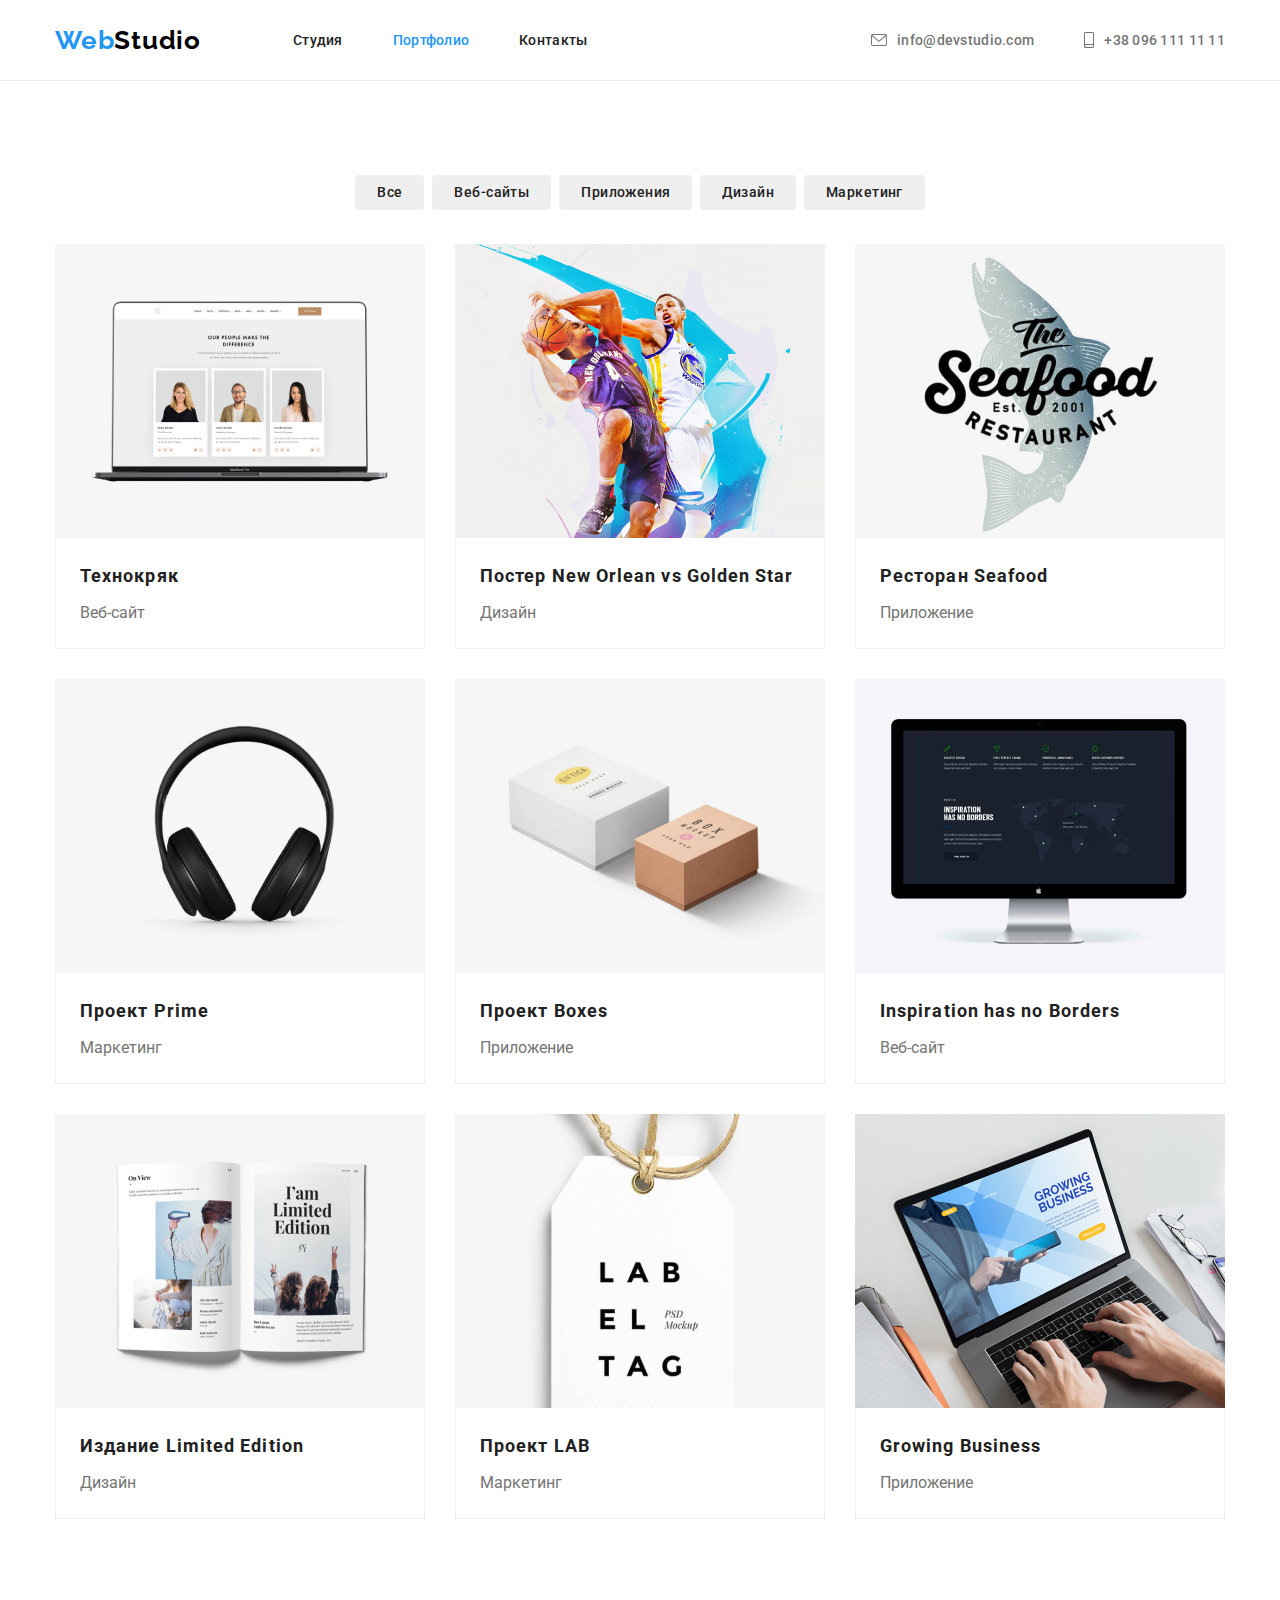
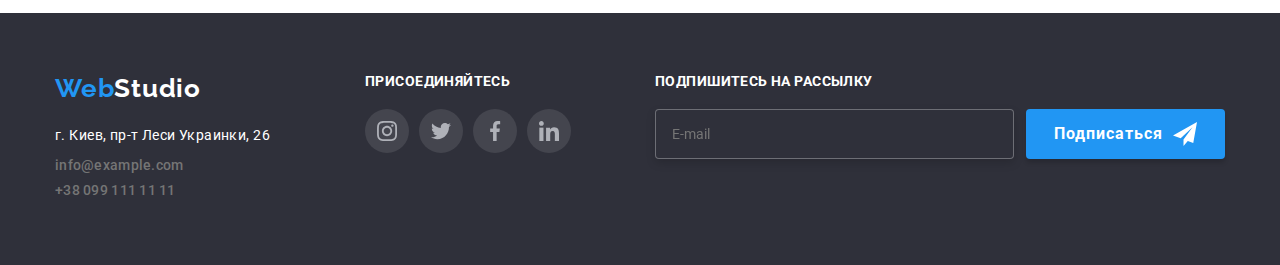
==== portfolio.html @ d20a2298 "из 7 в 8" ====
<!DOCTYPE html>
<html lang="ru">
  <head>
    <meta charset="UTF-8" />
    <meta name="viewport" content=", initial-scale=1.0" />
    <title>Document</title>
    <link rel="preconnect" href="https://fonts.gstatic.com" />
    <link rel="stylesheet" href="https://fonts.googleapis.com/css2?family=Raleway:wght@700&family=Roboto:wght@400;500;700;900&display=swap" />
    <link rel="stylesheet" href="https://cdnjs.cloudflare.com/ajax/libs/modern-normalize/1.0.0/modern-normalize.min.css" />
    <link rel="stylesheet" href="./css/main.min.css" />
  </head>

  <!--HEADER-->
  <body class="page">
    <header class="header">
      <div class="container">
        <nav class="navigation">
          <a class="logotipe-link" href="./index.html">Web<span class="logotipe-part">Studio</span></a>

          <ul class="navigation-list">
            <li class="navigation-list-item">
              <a href="./" class="navigation-link">Студия</a>
            </li>
            <li class="navigation-list-item">
              <a href="./portfolio.html" class="navigation-link current">Портфолио</a>
            </li>
            <li class="navigation-list-item">
              <a href="" class="navigation-link">Контакты</a>
            </li>
          </ul>
        </nav>

        <ul class="auth-navigation-list">
          <li class="auth-list-item">
            <a class="mailto-link" href="mailto:info@devstudio.com"
              ><svg class="mail-list-icon">
                <use href="./imajes/sprite.svg#icon-mail"></use>
              </svg>
              info@devstudio.com
            </a>
          </li>
          <li class="auth-list-item">
            <a class="tel-link" href="tel:+380961111111"
              ><svg class="phone-list-icon">
                <use href="./imajes/sprite.svg#icon-phone"></use>
              </svg>
              +38 096 111 11 11
            </a>
          </li>
        </ul>
      </div>
    </header>

    <!--PORTFOLIO-->
    <main>
      <section class="portfolio-section">
        <div class="container">
          <!--<h2>Портфолио</h2>-->
          <ul class="portfolio-list">
            <li class="nav-portfolio-item">
              <button class="portfolio-btn">Все</button>
            </li>
            <li class="nav-portfolio-item">
              <button class="portfolio-btn">Веб-сайты</button>
            </li>
            <li class="nav-portfolio-item">
              <button class="portfolio-btn">Приложения</button>
            </li>
            <li class="nav-portfolio-item">
              <button class="portfolio-btn">Дизайн</button>
            </li>
            <li class="nav-portfolio-item">
              <button class="portfolio-btn">Маркетинг</button>
            </li>
          </ul>

          <ul class="list portfolio-box">
            <li class="card portfolio-item">
              <a href="" class="section-link">
                <div class="portfolio-img-wrap">
                  <img class="portfolio-list-img" src="./imajes/portfolio/img1.jpg" width="370" height="294" alt="Ноутбук" />
                  <div class="portfolio-content">
                    <p class="overlay">
                      Технокряк это современная площадка распространения коронавируса. Компании используют эту платформу для цифрового шпионажа и атак
                      на защищённые сервера конкурентов.
                    </p>
                  </div>
                </div>
                <div class="items-descriptions">
                  <h3 class="portfolio-title">Технокряк</h3>
                  <p class="portfolio-description">Веб-сайт</p>
                </div>
              </a>
            </li>
            <li class="card portfolio-item">
              <a href="" class="section-link">
                <div class="portfolio-img-wrap">
                  <img class="portfolio-list-img" src="./imajes/portfolio/img2.jpg" width="370" height="294" alt="Баскетболисты" />
                  <div class="portfolio-content">
                    <p class="overlay">
                      Технокряк это современная площадка распространения коронавируса. Компании используют эту платформу для цифрового шпионажа и атак
                      на защищённые сервера конкурентов.
                    </p>
                  </div>
                </div>
                <div class="items-descriptions">
                  <h3 class="portfolio-title">Постер New Orlean vs Golden Star</h3>
                  <p class="portfolio-description">Дизайн</p>
                </div>
              </a>
            </li>
            <li class="card portfolio-item">
              <a href="" class="section-link">
                <div class="portfolio-img-wrap">
                  <img class="portfolio-list-img" src="./imajes/portfolio/img3.jpg" width="370" height="294" alt="Реклама ресторана" />
                  <div class="portfolio-content">
                    <p class="overlay">
                      Технокряк это современная площадка распространения коронавируса. Компании используют эту платформу для цифрового шпионажа и атак
                      на защищённые сервера конкурентов.
                    </p>
                  </div>
                </div>
                <div class="items-descriptions">
                  <h3 class="portfolio-title">Ресторан Seafood</h3>
                  <p class="portfolio-description">Приложение</p>
                </div>
              </a>
            </li>
            <li class="card portfolio-item">
              <a href="" class="section-link">
                <div class="portfolio-img-wrap">
                  <img class="portfolio-list-img" src="./imajes/portfolio/img4.jpg" width="370" height="294" alt="Наушники" />
                  <div class="portfolio-content">
                    <p class="overlay">
                      Технокряк это современная площадка распространения коронавируса. Компании используют эту платформу для цифрового шпионажа и атак
                      на защищённые сервера конкурентов.
                    </p>
                  </div>
                </div>
                <div class="items-descriptions">
                  <h3 class="portfolio-title">Проект Prime</h3>
                  <p class="portfolio-description">Маркетинг</p>
                </div>
              </a>
            </li>
            <li class="card portfolio-item">
              <a href="" class="section-link">
                <div class="portfolio-img-wrap">
                  <img class="portfolio-list-img" src="./imajes/portfolio/img5.jpg" width="370" height="294" alt="Коробки" />
                  <div class="portfolio-content">
                    <p class="overlay">
                      Технокряк это современная площадка распространения коронавируса. Компании используют эту платформу для цифрового шпионажа и атак
                      на защищённые сервера конкурентов.
                    </p>
                  </div>
                </div>
                <div class="items-descriptions">
                  <h3 class="portfolio-title">Проект Boxes</h3>
                  <p class="portfolio-description">Приложение</p>
                </div>
              </a>
            </li>
            <li class="card portfolio-item">
              <a href="" class="section-link">
                <div class="portfolio-img-wrap">
                  <img class="portfolio-list-img" src="./imajes/portfolio/img6.jpg" width="370" height="294" alt="Монитор" />
                  <div class="portfolio-content">
                    <p class="overlay">
                      Технокряк это современная площадка распространения коронавируса. Компании используют эту платформу для цифрового шпионажа и атак
                      на защищённые сервера конкурентов.
                    </p>
                  </div>
                </div>
                <div class="items-descriptions">
                  <h3 class="portfolio-title">Inspiration has no Borders</h3>
                  <p class="portfolio-description">Веб-сайт</p>
                </div>
              </a>
            </li>
            <li class="card portfolio-item">
              <a href="" class="section-link">
                <div class="portfolio-img-wrap">
                  <img class="portfolio-list-img" src="./imajes/portfolio/img7.jpg" width="370" height="294" alt="Журнал" />
                  <div class="portfolio-content">
                    <p class="overlay">
                      Технокряк это современная площадка распространения коронавируса. Компании используют эту платформу для цифрового шпионажа и атак
                      на защищённые сервера конкурентов.
                    </p>
                  </div>
                </div>
                <div class="items-descriptions">
                  <h3 class="portfolio-title">Издание Limited Edition</h3>
                  <p class="portfolio-description">Дизайн</p>
                </div>
              </a>
            </li>
            <li class="card portfolio-item">
              <a href="" class="section-link">
                <div class="portfolio-img-wrap">
                  <img class="portfolio-list-img" src="./imajes/portfolio/img8.jpg" width="370" height="294" alt="Бирка" />
                  <div class="portfolio-content">
                    <p class="overlay">
                      Технокряк это современная площадка распространения коронавируса. Компании используют эту платформу для цифрового шпионажа и атак
                      на защищённые сервера конкурентов.
                    </p>
                  </div>
                </div>
                <div class="items-descriptions">
                  <h3 class="portfolio-title">Проект LAB</h3>
                  <p class="portfolio-description">Маркетинг</p>
                </div>
              </a>
            </li>
            <li class="card portfolio-item">
              <a href="" class="section-link">
                <div class="portfolio-img-wrap">
                  <img class="portfolio-list-img" src="./imajes/portfolio/img9.jpg" width="370" height="294" alt="Приложение" />
                  <div class="portfolio-content">
                    <p class="overlay">
                      Технокряк это современная площадка распространения коронавируса. Компании используют эту платформу для цифрового шпионажа и атак
                      на защищённые сервера конкурентов.
                    </p>
                  </div>
                </div>
                <div class="items-descriptions">
                  <h3 class="portfolio-title">Growing Business</h3>
                  <p class="portfolio-description">Приложение</p>
                </div>
              </a>
            </li>
          </ul>
        </div>
      </section>
    </main>

    <!--FOOTER-->

    <footer class="footer">
      <div class="container container-footer">
        <div class="footer-list-first-side">
          <ul class="footer-list">
            <li class="footer-item">
              <a class="footer-logotipe-link" href="./index.html">Web<span class="logotipe-part">Studio</span></a>
            </li>
          </ul>
          <div class="address-footer">
            <address class="address">
              <ul class="footer-address-list">
                <li class="footer-item">
                  <a class="footer-map" href="https://g.page/stamp-capital?share" target="_blank">г. Киев, пр-т Леси Украинки, 26</a>
                </li>
                <li class="footer-item">
                  <a class="footer-mailto-link" href="mailto:info@example.com">info@example.com</a>
                </li>
                <li class="footer-item">
                  <a class="footer-tel-link" href="tel:+380991111111">+38 099 111 11 11</a>
                </li>
              </ul>
            </address>
          </div>
        </div>

        <div class="footer-list-second-side">
          <h3 class="footer-title">присоединяйтесь</h3>
          <ul class="social-list">
            <li class="social-list-item">
              <a href="" class="social-list-link social-footer-link">
                <svg class="social-list-icon footer-list-icon">
                  <use href="./imajes/sprite.svg#icon-instagram"></use>
                </svg>
              </a>
            </li>
            <li class="social-list-item">
              <a href="" class="social-list-link social-footer-link">
                <svg class="social-list-icon footer-list-icon">
                  <use href="./imajes/sprite.svg#icon-twitter"></use>
                </svg>
              </a>
            </li>
            <li class="social-list-item">
              <a href="" class="social-list-link social-footer-link">
                <svg class="social-list-icon footer-list-icon">
                  <use href="./imajes/sprite.svg#icon-facebook"></use>
                </svg>
              </a>
            </li>
            <li class="social-list-item">
              <a href="" class="social-list-link social-footer-link">
                <svg class="social-list-icon footer-list-icon">
                  <use href="./imajes/sprite.svg#icon-linkedin"></use>
                </svg>
              </a>
            </li>
          </ul>
        </div>
        <div class="footer-list-third-side">
          <b class="footer-lead">Подпишитесь на рассылку</b>
          <form action="#" class="footer-form">
            <input type="email" name="email" class="footer-form-input" placeholder="E-mail" />
            <button type="submit" class="footer-form-btn">
              Подписаться
              <svg class="footer-form-icon">
                <use href="./imajes/sprite4.svg#icon-icon-send"></use>
              </svg>
            </button>
          </form>
        </div>
      </div>
    </footer>
  </body>
</html>
---- css/main.min.css ----
:root{--accent-color: #2196f3;--main-color: #212121;--text-decoration-color: #757575;--card-portfolio-gap: 30px}body{font-family:Roboto, sans-serif;font-size:14px;background-color:#ffffff;color:var(--text-decoration-color)}h1,h2,h3,h4,h5,h6{margin:0;font-family:Roboto}p{margin:0}ul,ol{padding:0;margin:0}a{text-decoration:none}ul{list-style:none}img{display:block}.container{width:1200px;padding:0 15px;margin-left:auto;margin-right:auto;justify-content:space-between}.header .container{display:flex}.modal-btn{font-family:inherit;font-weight:bold;padding:10px 32px;min-width:200px;font-size:16px;line-height:1.875;letter-spacing:0.06em;color:#ffffff;background-color:#2196f3;box-shadow:0px 4px 4px rgba(0,0,0,0.15);cursor:pointer;border-radius:4px;transition:all 250ms cubic-bezier(0.4, 0, 0.2, 1)}.modal-btn:hover,.modal-btn:focus{background:#188ce8;outline:none}.backdrop{position:fixed;top:0;left:0;width:100%;height:100%;background-color:rgba(0,0,0,0.2);opacity:1;visibility:visible;pointer-events:auto;transition:all 500ms cubic-bezier(0.4, 0, 0.2, 1)}.modal{position:absolute;top:50%;left:50%;transform:translate(-50%, -50%) scale(1);width:528px;height:581px;background-color:#fff;padding:40px}.button-icon{width:11px;height:11px;fill:#000000;transition:fill 250ms cubic-bezier(0.4, 0, 0.2, 1)}.close-modal{position:absolute;top:8px;right:8px;width:30px;height:30px;background-color:transparent;border:1px solid rgba(0,0,0,0.1);border-radius:50%;cursor:pointer}.close-modal:hover .button-icon,.close-modal:focus .button-icon{fill:var(--accent-color);transition:fill 250ms cubic-bezier(0.4, 0, 0.2, 1)}.is-hidden{opacity:0;visibility:hidden;pointer-events:none}.modal-form{display:flex;flex-direction:column}.modal-form-input{display:block;width:100%;height:40px;font-size:14px;line-height:1.143;letter-spacing:0.01em;border:1px solid rgba(33,33,33,0.2);border-radius:4px;cursor:pointer;padding-left:42px;transition:border-color 250ms cubic-bezier(0.4, 0, 0.2, 1)}.modal-form-input:focus{outline:none;border-color:var(--accent-color)}.modal-form-field{font-size:12px;line-height:1.167;letter-spacing:0.01em;color:#757575}.modal-form-field:not(:last-child){margin-bottom:10px}.lead{font-size:20px;line-height:1.15;text-align:center;letter-spacing:0.03em;margin-bottom:12px;color:#212121}.modal-form-icon{position:absolute;left:12px;top:50%;transform:translateY(-50%);display:block;width:18px;height:18px;transition:fill 250ms cubic-bezier(0.4, 0, 0.2, 1)}.modal-form-input:focus+.modal-form-icon{fill:var(--accent-color)}.modal-form-input-wrapper{position:relative;display:block;margin-top:4px}.modal-form-message{display:block;width:100%;height:120px;font-size:14px;line-height:1.143;letter-spacing:0.01em;border:1px solid rgba(33,33,33,0.2);border-radius:4px;margin-top:4px;resize:none;padding:12px 16px;transition:border-color 250ms cubic-bezier(0.4, 0, 0.2, 1)}.modal-form-message:focus{outline:none;border-color:var(--accent-color)}.modal-form-message::placeholder{color:rgba(117,117,117,0.5)}.visually-hidden{position:absolute;clip:rect(1px 1px 1px 1px);clip:rect(1px, 1px, 1px, 1px);padding:0;border:0;height:1px;width:1px;overflow:hidden}.modal-form-policy-label{min-width:400px;height:24px;font-size:14px;line-height:1.714;letter-spacing:0.03em;color:#757575}.modal-form-policy-label::before{display:inline-block;content:"";width:16px;height:15px;margin-right:8px;vertical-align:middle;border-radius:4px;box-shadow:0px 1px 3px rgba(0,0,0,0.12),0px 1px 1px rgba(0,0,0,0.14),0px 2px 1px rgba(0,0,0,0.2);transition:background-color 250ms cubic-bezier(0.4, 0, 0.2, 1)}.modal-form-policy-check:checked+.modal-form-policy-label::before{background-image:url("../imajes/iconcheck.svg");background-repeat:no-repeat;background-position:left}.modal-form-btn{width:200px;margin-left:auto;margin-right:auto;margin-top:30px;background:#2196f3;font-weight:700;font-size:16px;line-height:1.875;letter-spacing:0.06em;color:#ffffff;box-shadow:0px 4px 4px rgba(0,0,0,0.15);border-radius:4px;padding:10px 56px;border:0;cursor:pointer;transition:background-color 250ms cubic-bezier(0.4, 0, 0.2, 1)}.modal-form-btn:hover,.modal-form-btn:focus{background-color:#188ce8}.social-list-link{display:flex;justify-content:center;align-items:center;cursor:pointer;width:44px;height:44px;background-color:rgba(255,255,255,0.1);border-radius:50%;transition:background-color 250ms cubic-bezier(0.4, 0, 0.2, 1)}.social-list-link:hover,.social-list-link:focus{background-color:#2196f3;outline:none}.social-list-link:hover .footer,.social-list-link:focus .footer{background-color:rgba(255,255,255,0.1)}.social-list{display:flex}.social-team-list{display:flex;justify-content:space-between}.social-list-icon{width:20px;height:20px;fill:#afb1b8;transition:fill 250ms cubic-bezier(0.4, 0, 0.2, 1)}.social-list-link:hover .social-list-icon,.social-list-link:focus .social-list-icon{fill:#ffffff;outline:none}.social-list-link:hover .social-list-icon .footer,.social-list-link:focus .social-list-icon .footer{fill:#ffffff}.social-list-item{margin-left:10px}.title{min-width:376px;font-style:normal;font-weight:bold;font-size:36px;margin-left:auto;margin-right:auto;margin-top:auto;margin-bottom:50px;line-height:1.166;text-align:center;letter-spacing:0.03em;color:var(--main-color)}.navigation{display:flex;align-items:center}.logotipe-link{width:145px;font-family:Raleway;font-weight:bold;margin-right:93px;font-size:26px;line-height:1.192;letter-spacing:0.03em;color:var(--accent-color);text-decoration:none}.logotipe-link>.logotipe-part{color:#000000}.header{background-color:#ffffff;border-bottom:1px solid #ececec}.navigation-list{display:flex}.navigation-list-item{margin-right:50px}.navigation-list-item:last-child{margin-right:0}.navigation-list-item:last-child:last-child{margin-right:0}.navigation-link.current{display:block;min-width:49px;padding-top:32px;padding-bottom:32px;font-weight:500;font-size:14px;line-height:1.172;letter-spacing:0.02em;color:var(--main-color)}.navigation-list .navigation-link.current{position:relative;color:var(--accent-color)}.navigation-list .navigation-link.current:hover,.navigation-list .navigation-link.current:focus{color:var(--accent-color);outline:none}.navigation-list .navigation-link.current ::after{position:absolute;display:block;top:76px;content:"";left:0;width:100%;height:4px;background-color:var(--accent-color);border-radius:2px}.navigation-link{display:block;min-width:49px;padding-top:32px;padding-bottom:32px;font-weight:500;font-size:14px;line-height:1.172;letter-spacing:0.02em;color:var(--main-color)}.navigation-link:hover,.navigation-link:focus{color:var(--accent-color);outline:none}.navigation-list .navigation-link:hover,.navigation-list .navigation-link:focus{transition:color 250ms cubic-bezier(0.4, 0, 0.2, 1)}.auth-navigation-list{display:flex}.auth-navigation-list{padding:0;margin:0;list-style:none}.auth-list-item{margin-right:50px}.auth-list-item:last-child{margin-right:0}.auth-list-item:last-child::before{content:""}.mailto-link{display:flex;align-items:center;min-width:135px;font-weight:500;padding-top:32px;padding-bottom:32px;font-size:14px;font-style:normal;line-height:1.142;letter-spacing:0.02em;color:var(--text-decoration-color)}.mailto-link:hover,.mailto-link:focus{color:var(--accent-color);outline:none}.auth-navigation-list .mailto-link:hover,.auth-navigation-list .mailto-link:focus{transition:color 250ms cubic-bezier(0.4, 0, 0.2, 1)}.tel-link{display:flex;align-items:center;padding-top:32px;padding-bottom:32px;font-weight:500;font-size:14px;font-style:normal;line-height:1.172;letter-spacing:0.02em;color:var(--text-decoration-color)}.tel-link:hover,.tel-link:focus{color:var(--accent-color);outline:none}.auth-navigation-list .tel-link:hover,.auth-navigation-list .tel-link:focus{transition:color 250ms cubic-bezier(0.4, 0, 0.2, 1)}.phone-list-icon{width:10px;height:16px;margin-right:10px;transition:fill 250ms cubic-bezier(0.4, 0, 0.2, 1);fill:#757575}.tel-link:hover .phone-list-icon,.tel-link:focus .phone-list-icon{fill:var(--accent-color);outline:none}.mail-list-icon{width:16px;height:12px;margin-right:10px;transition:fill 250ms cubic-bezier(0.4, 0, 0.2, 1);fill:#757575}.mailto-link:hover .mail-list-icon,.mailto-link:focus .mail-list-icon{fill:var(--accent-color);outline:none}.hero-content{width:696px;margin-right:auto;margin-left:auto}.hero{display:flex;content:"";max-width:1600px;height:600px;margin-right:auto;margin-left:auto;align-items:center;text-align:center;background-color:#2f303a;background-repeat:no-repeat;background-image:linear-gradient(rgba(47,48,58,0.4), rgba(47,48,58,0.4)),url("../imajes/hero/img.jpg");background-size:cover}.hero-title{width:696px;font-style:normal;font-weight:900;margin-top:auto;margin-bottom:30px;margin-left:auto;margin-right:auto;font-size:44px;line-height:1.363;letter-spacing:0.06em;text-transform:uppercase;color:#ffffff}.icon-antenna::before{background-image:url(../imajes/icons/antenna.svg)}.icon-clock::before{background-image:url(../imajes/icons/clock.svg)}.icon-diagram::before{background-image:url(../imajes/icons/diagram.svg)}.icon-astronaut::before{background-image:url(../imajes/icons/astronaut.svg)}.item::before{display:block;content:"";width:100%;height:120px;margin-bottom:30px;background-position:center;background-color:#f5f4fa;border-radius:4px;background-repeat:no-repeat}.features-list .item{margin-top:30px;margin-left:30px;flex-basis:calc(100% / 4 - 30px)}.features-list{display:flex;flex-wrap:nowrap;margin-top:0;margin-bottom:0}.features-section{padding-top:94px}.features-title{min-width:270px;font-style:normal;font-weight:bold;margin-top:0;margin-bottom:10px;font-size:14px;line-height:1.142;letter-spacing:0.03em;text-transform:uppercase;color:var(--main-color)}.description{width:270px;font-style:normal;font-weight:normal;margin-top:0;margin-bottom:0;font-size:14px;line-height:1.714;letter-spacing:0.03em;color:var(--text-decoration-color)}.features-item:not(:last-child){margin-right:30px}.about-list{display:flex;flex-wrap:wrap}.about-section{padding-top:94px;padding-bottom:94px}.about-img{position:relative;overflow:hidden;margin-top:0;margin-bottom:0}.about-item{width:370px;height:294px;flex-basis:calc(100% / 3 - 30px)}.about-item:not(:last-child){margin-right:30px}.about-content{position:absolute;width:100%;height:70px;left:0;right:0;bottom:0;padding:27px 83px;background:rgba(47,48,58,0.8) 80%}.label{position:absolute;width:100%;height:16px;left:0;top:0;right:0;bottom:0;font-style:normal;font-weight:bold;font-size:14px;line-height:1.142;text-align:center;letter-spacing:0.03em;padding:27px 82px;text-transform:uppercase;color:#ffffff}.about-img{display:block}.about-img-wrap{position:relative;overflow:hidden}.team-list{display:flex;flex-wrap:nowrap}.team-item{padding-bottom:30px;flex-basis:calc(100% / 4 - 30px);border-radius:0px 0px 4px 4px;box-shadow:0px 1px 3px rgba(0,0,0,0.12),0px 1px 1px rgba(0,0,0,0.14),0px 2px 1px rgba(0,0,0,0.2);background:#ffffff}.team-item:not(:last-child){margin-right:30px}.team-section{padding-bottom:94px;padding-top:94px;background-color:#f5f4fa}.team-title{min-width:151px;height:19px;font-style:normal;font-weight:500;font-size:16px;margin-bottom:10px;line-height:1.187;text-align:center;letter-spacing:0.03em;color:var(--main-color)}.team-description{min-width:147px;height:19px;font-style:normal;font-weight:normal;font-size:16px;margin-top:0;margin-bottom:16px;line-height:1.187;text-align:center;letter-spacing:0.03em;color:var(--text-decoration-color)}.team-list-content-wrapper{padding-top:30px;padding-left:32px;padding-right:32px}.clients-list{display:flex;flex-wrap:nowrap;margin-top:-30px;margin-left:-30px}.clients-item{flex-basis:calc(100% / 6 - 30px);margin-top:30px;margin-left:30px}.clients-section{padding-bottom:94px;padding-top:94px}.clients-link{display:flex;justify-content:center;align-items:center;cursor:pointer;width:170px;height:90px;border:1px solid #afb1b8;box-sizing:border-box;border-radius:4px;transition:border-color 250ms cubic-bezier(0.4, 0, 0.2, 1)}.clients-link:hover,.clients-link:focus{border-color:var(--accent-color);outline:none}.icon{transition:fill 250ms cubic-bezier(0.4, 0, 0.2, 1);fill:#afb1b8}.clients-link:hover .icon,.clients-link:focus .icon{fill:var(--accent-color);outline:none}.section-link{display:block}.portfolio-box .section-link:hover,.portfolio-box .section-link:focus{box-shadow:0px 1px 1px rgba(0,0,0,0.12),0px 4px 4px rgba(0,0,0,0.06),1px 4px 6px rgba(0,0,0,0.16);outline:none}.portfolio-box{display:flex;flex-wrap:wrap;margin-top:calc(-1 * var(--card-portfolio-gap));margin-left:calc(-1 * var(--card-portfolio-gap))}.portfolio-section{padding-top:94px;padding-bottom:94px;background:#ffffff}.portfolio-title{font-style:normal;font-weight:bold;font-size:18px;margin-top:0;margin-bottom:4px;line-height:2;letter-spacing:0.06em;color:var(--main-color)}.portfolio-description{margin-top:0;margin-bottom:0;font-size:16px;line-height:1.875;color:var(--text-decoration-color)}.portfolio-list{display:flex;margin-bottom:34px;justify-content:center}.nav-portfolio-item:not(:last-child){margin-right:8px}.portfolio-item{margin-top:var(--card-portfolio-gap);margin-left:var(--card-portfolio-gap);flex-basis:calc(100% / 3 - 30px);cursor:pointer}.items-descriptions{padding-top:20px;padding-right:24px;padding-bottom:20px;padding-left:24px;box-sizing:border-box;background:#ffffff;border-right:1px solid #eeeeee;border-left:1px solid #eeeeee;border-bottom:1px solid #eeeeee}.portfolio-content{position:absolute;width:370px;left:0;right:0;top:0;bottom:0;padding:63px 24px;background:rgba(33,150,243,0.9) 90%;opacity:0;transition:700ms;transform:translatey(100%)}.section-link:hover .portfolio-content,.section-link:focus .portfolio-content{opacity:1;transform:translatey(0)}.overlay{position:absolute;width:322px;height:168px;text-align:left;font-style:normal;font-weight:normal;font-size:18px;line-height:1.555;letter-spacing:0.03em;color:#ffffff}.portfolio-img-wrap{position:relative;overflow:hidden}.portfolio-btn{min-width:29px;font-weight:500;display:inline-block;border-radius:4px;padding:6px 22px;line-height:1.625;letter-spacing:0.03em;text-align:center;border:transparent;color:var(--main-color);cursor:pointer;transition:all 250ms cubic-bezier(0.4, 0, 0.2, 1)}.portfolio-btn:hover,.portfolio-btn:focus{color:#ffffff;background-color:var(--accent-color);box-shadow:0px 3px 1px rgba(0,0,0,0.1),0px 1px 2px rgba(0,0,0,0.08),0px 2px 2px rgba(0,0,0,0.12);outline:none}.footer{display:flex;height:252px;padding-top:60px;padding-bottom:60px;background-color:#2f303a}.container-footer{display:flex}.address{margin-top:20px}.footer-map{display:block;width:231px;font-style:normal;font-weight:normal;margin-bottom:9px;font-size:14px;line-height:1.714;letter-spacing:0.03em;color:#ffffff}.footer-logotipe-link{display:block;width:145px;height:31px;font-family:Raleway;font-weight:bold;font-size:26px;line-height:1.192;letter-spacing:0.03em;color:var(--accent-color);text-decoration:none}.footer-logotipe-link>.logotipe-part{color:#ffffff}.footer-mailto-link{display:block;width:231px;font-weight:500;font-size:14px;margin-bottom:9px;font-style:normal;line-height:1.142;letter-spacing:0.02em;color:var(--text-decoration-color)}.footer-mailto-link:hover,.footer-mailto-link:focus{color:var(--accent-color);outline:none}.footer-address-list .footer-mailto-link:hover,.footer-address-list .footer-mailto-link:focus{transition:color 250ms cubic-bezier(0.4, 0, 0.2, 1)}.footer-tel-link{display:block;width:231px;font-weight:500;font-weight:500;font-size:14px;font-style:normal;line-height:1.172;letter-spacing:0.02em;color:var(--text-decoration-color)}.footer-tel-link:hover,.footer-tel-link:focus{color:var(--accent-color);outline:none}.footer-address-list .footer-tel-link:hover,.footer-address-list .footer-tel-link:focus{transition:color 250ms cubic-bezier(0.4, 0, 0.2, 1)}.footer-list-first-side{flex-direction:column;width:270px}.footer-list-second-side{width:270px}.footer-title{min-width:145px;height:16px;font-style:normal;font-weight:bold;font-size:14px;line-height:1.142;letter-spacing:0.03em;margin-left:10px;margin-bottom:20px;text-transform:uppercase;color:#ffffff}.footer-list-third-side{width:570px}.footer-form{display:flex}.footer-lead{display:block;font-weight:bold;font-size:14px;line-height:1.142;letter-spacing:0.03em;margin-bottom:20px;text-transform:uppercase;color:#ffffff}.footer-form-input{width:370px;height:50px;padding-left:16px;color:rgba(255,255,255,0.6);background-color:#2f303a;border:1px solid rgba(255,255,255,0.3);box-sizing:border-box;filter:drop-shadow(0px 4px 4px rgba(0,0,0,0.15));border-radius:4px;outline:none;transition:background-color 250ms cubic-bezier(0.4, 0, 0.2, 1)}.footer-form-input:focus{border-color:#2196f3}.footer-form-btn{display:flex;align-items:center;width:200px;height:50px;margin-left:12px;padding-left:28px;padding-right:28px;padding-top:10px;padding-bottom:10px;font-weight:bold;font-size:16px;line-height:1.875;letter-spacing:0.06em;color:#ffffff;background:#2196f3;color:#ffffff;box-shadow:0px 4px 4px rgba(0,0,0,0.15);border-radius:4px;border:0;cursor:pointer;transition:background-color 250ms cubic-bezier(0.4, 0, 0.2, 1)}.footer-form-btn:focus,.footer-form-btn:hover{background-color:#188ce8}.footer-form-icon{margin-left:10px;width:24px;height:24px;fill:#ffffff}
/*# sourceMappingURL=main.min.css.map */
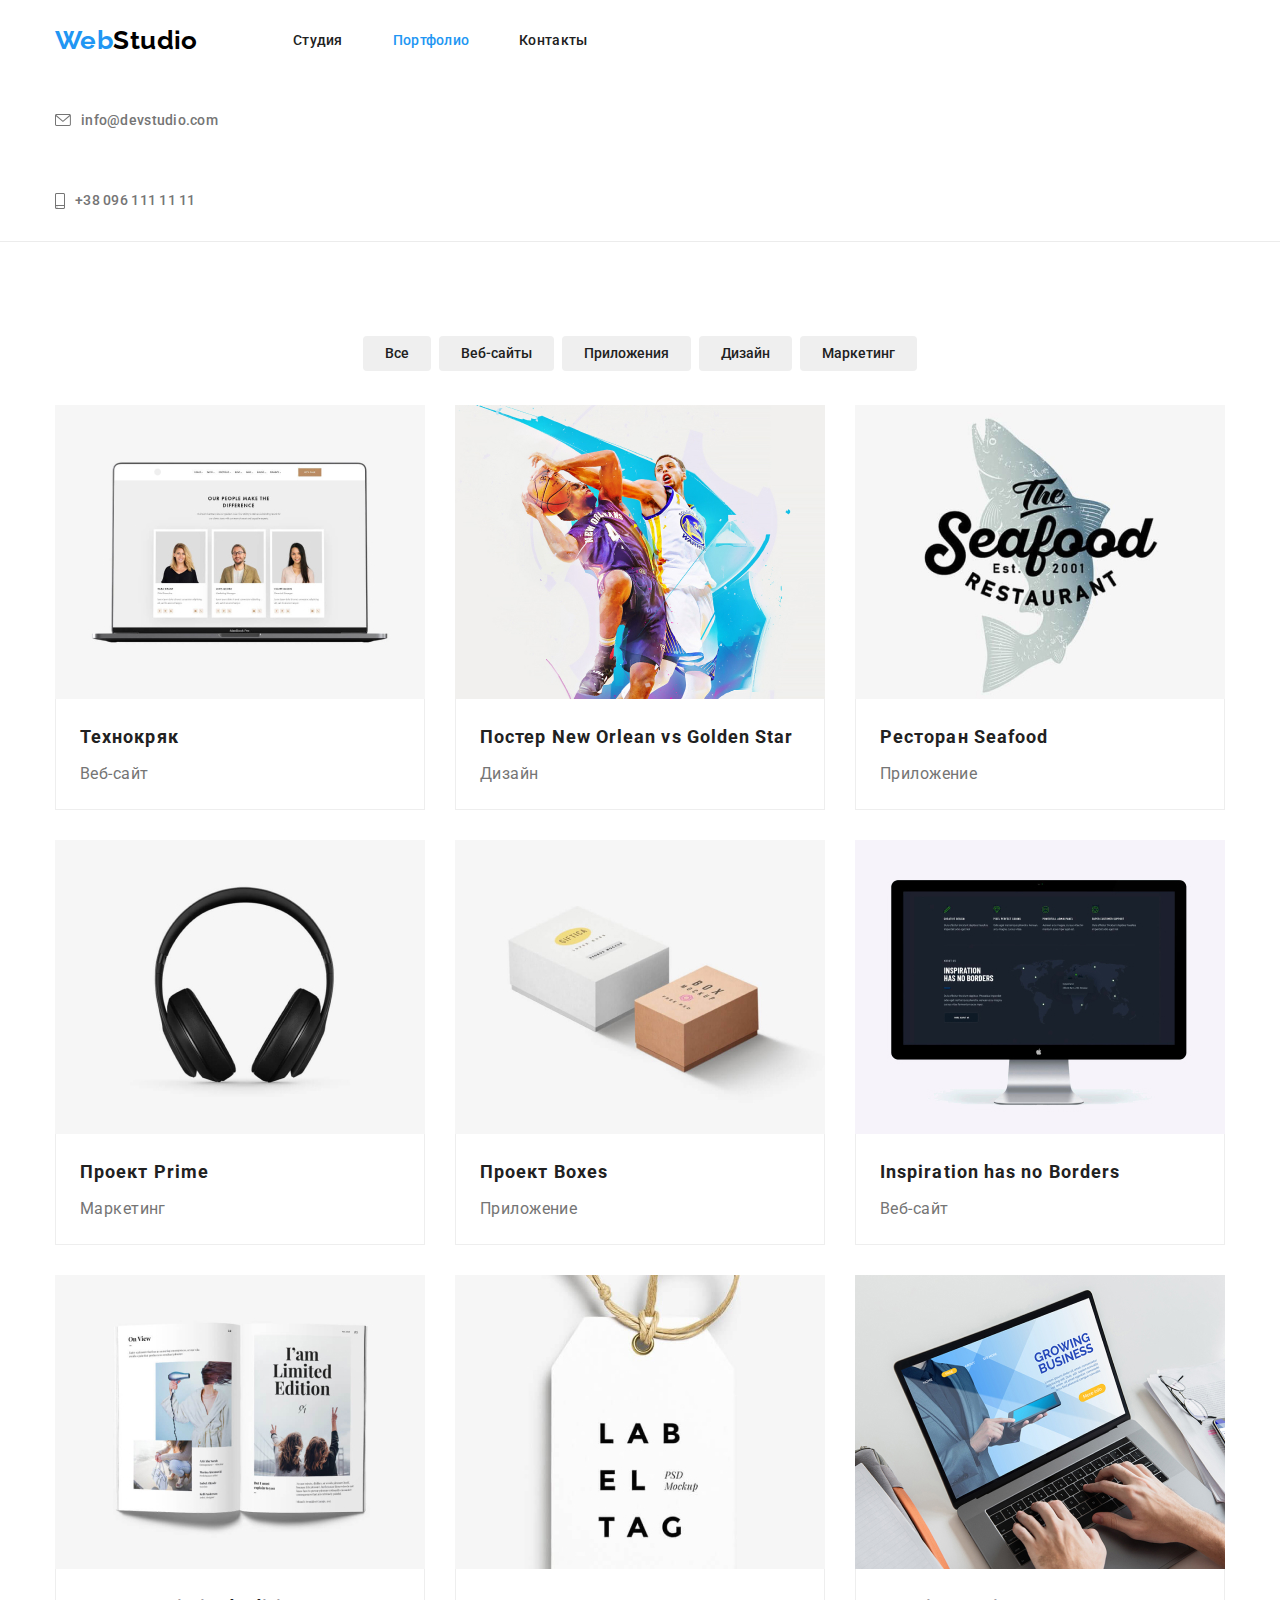
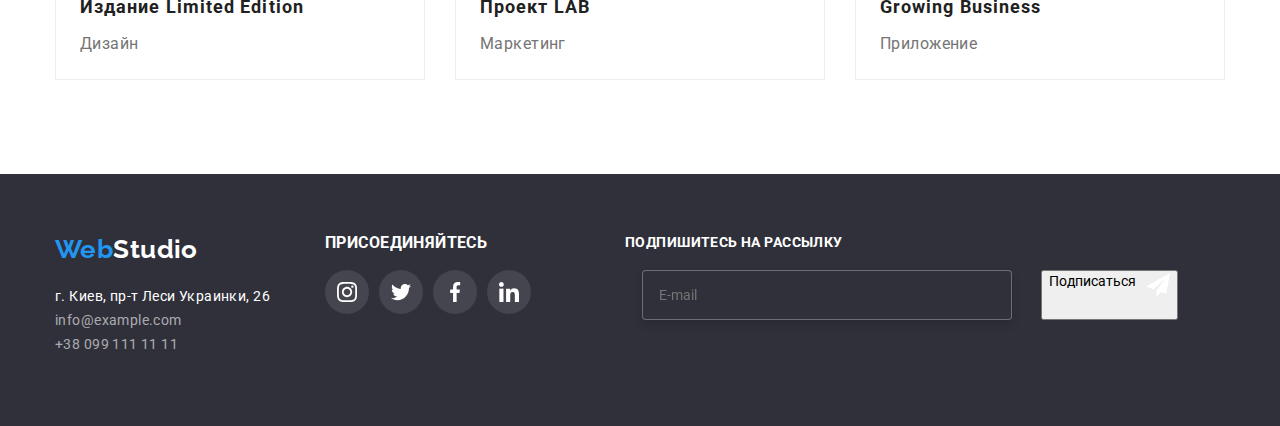
==== commit ca4b3df7: "убрала лишнее" ====
--- a/portfolio.html
+++ b/portfolio.html
@@ -55,7 +55,7 @@
     <main>
       <section class="portfolio-section">
         <div class="container">
-          <!--<h2>Портфолио</h2>-->
+          <!--<h1>Портфолио</h1>-->
           <ul class="portfolio-list">
             <li class="nav-portfolio-item">
               <button class="portfolio-btn">Все</button>
--- a/css/main.min.css
+++ b/css/main.min.css
@@ -1,2 +1,2 @@
-:root{--accent-color: #2196f3;--main-color: #212121;--text-decoration-color: #757575;--card-portfolio-gap: 30px}body{font-family:Roboto, sans-serif;font-size:14px;background-color:#ffffff;color:var(--text-decoration-color)}h1,h2,h3,h4,h5,h6{margin:0;font-family:Roboto}p{margin:0}ul,ol{padding:0;margin:0}a{text-decoration:none}ul{list-style:none}img{display:block}.container{width:1200px;padding:0 15px;margin-left:auto;margin-right:auto;justify-content:space-between}.header .container{display:flex}.modal-btn{font-family:inherit;font-weight:bold;padding:10px 32px;min-width:200px;font-size:16px;line-height:1.875;letter-spacing:0.06em;color:#ffffff;background-color:#2196f3;box-shadow:0px 4px 4px rgba(0,0,0,0.15);cursor:pointer;border-radius:4px;transition:all 250ms cubic-bezier(0.4, 0, 0.2, 1)}.modal-btn:hover,.modal-btn:focus{background:#188ce8;outline:none}.backdrop{position:fixed;top:0;left:0;width:100%;height:100%;background-color:rgba(0,0,0,0.2);opacity:1;visibility:visible;pointer-events:auto;transition:all 500ms cubic-bezier(0.4, 0, 0.2, 1)}.modal{position:absolute;top:50%;left:50%;transform:translate(-50%, -50%) scale(1);width:528px;height:581px;background-color:#fff;padding:40px}.button-icon{width:11px;height:11px;fill:#000000;transition:fill 250ms cubic-bezier(0.4, 0, 0.2, 1)}.close-modal{position:absolute;top:8px;right:8px;width:30px;height:30px;background-color:transparent;border:1px solid rgba(0,0,0,0.1);border-radius:50%;cursor:pointer}.close-modal:hover .button-icon,.close-modal:focus .button-icon{fill:var(--accent-color);transition:fill 250ms cubic-bezier(0.4, 0, 0.2, 1)}.is-hidden{opacity:0;visibility:hidden;pointer-events:none}.modal-form{display:flex;flex-direction:column}.modal-form-input{display:block;width:100%;height:40px;font-size:14px;line-height:1.143;letter-spacing:0.01em;border:1px solid rgba(33,33,33,0.2);border-radius:4px;cursor:pointer;padding-left:42px;transition:border-color 250ms cubic-bezier(0.4, 0, 0.2, 1)}.modal-form-input:focus{outline:none;border-color:var(--accent-color)}.modal-form-field{font-size:12px;line-height:1.167;letter-spacing:0.01em;color:#757575}.modal-form-field:not(:last-child){margin-bottom:10px}.lead{font-size:20px;line-height:1.15;text-align:center;letter-spacing:0.03em;margin-bottom:12px;color:#212121}.modal-form-icon{position:absolute;left:12px;top:50%;transform:translateY(-50%);display:block;width:18px;height:18px;transition:fill 250ms cubic-bezier(0.4, 0, 0.2, 1)}.modal-form-input:focus+.modal-form-icon{fill:var(--accent-color)}.modal-form-input-wrapper{position:relative;display:block;margin-top:4px}.modal-form-message{display:block;width:100%;height:120px;font-size:14px;line-height:1.143;letter-spacing:0.01em;border:1px solid rgba(33,33,33,0.2);border-radius:4px;margin-top:4px;resize:none;padding:12px 16px;transition:border-color 250ms cubic-bezier(0.4, 0, 0.2, 1)}.modal-form-message:focus{outline:none;border-color:var(--accent-color)}.modal-form-message::placeholder{color:rgba(117,117,117,0.5)}.visually-hidden{position:absolute;clip:rect(1px 1px 1px 1px);clip:rect(1px, 1px, 1px, 1px);padding:0;border:0;height:1px;width:1px;overflow:hidden}.modal-form-policy-label{min-width:400px;height:24px;font-size:14px;line-height:1.714;letter-spacing:0.03em;color:#757575}.modal-form-policy-label::before{display:inline-block;content:"";width:16px;height:15px;margin-right:8px;vertical-align:middle;border-radius:4px;box-shadow:0px 1px 3px rgba(0,0,0,0.12),0px 1px 1px rgba(0,0,0,0.14),0px 2px 1px rgba(0,0,0,0.2);transition:background-color 250ms cubic-bezier(0.4, 0, 0.2, 1)}.modal-form-policy-check:checked+.modal-form-policy-label::before{background-image:url("../imajes/iconcheck.svg");background-repeat:no-repeat;background-position:left}.modal-form-btn{width:200px;margin-left:auto;margin-right:auto;margin-top:30px;background:#2196f3;font-weight:700;font-size:16px;line-height:1.875;letter-spacing:0.06em;color:#ffffff;box-shadow:0px 4px 4px rgba(0,0,0,0.15);border-radius:4px;padding:10px 56px;border:0;cursor:pointer;transition:background-color 250ms cubic-bezier(0.4, 0, 0.2, 1)}.modal-form-btn:hover,.modal-form-btn:focus{background-color:#188ce8}.social-list-link{display:flex;justify-content:center;align-items:center;cursor:pointer;width:44px;height:44px;background-color:rgba(255,255,255,0.1);border-radius:50%;transition:background-color 250ms cubic-bezier(0.4, 0, 0.2, 1)}.social-list-link:hover,.social-list-link:focus{background-color:#2196f3;outline:none}.social-list-link:hover .footer,.social-list-link:focus .footer{background-color:rgba(255,255,255,0.1)}.social-list{display:flex}.social-team-list{display:flex;justify-content:space-between}.social-list-icon{width:20px;height:20px;fill:#afb1b8;transition:fill 250ms cubic-bezier(0.4, 0, 0.2, 1)}.social-list-link:hover .social-list-icon,.social-list-link:focus .social-list-icon{fill:#ffffff;outline:none}.social-list-link:hover .social-list-icon .footer,.social-list-link:focus .social-list-icon .footer{fill:#ffffff}.social-list-item{margin-left:10px}.title{min-width:376px;font-style:normal;font-weight:bold;font-size:36px;margin-left:auto;margin-right:auto;margin-top:auto;margin-bottom:50px;line-height:1.166;text-align:center;letter-spacing:0.03em;color:var(--main-color)}.navigation{display:flex;align-items:center}.logotipe-link{width:145px;font-family:Raleway;font-weight:bold;margin-right:93px;font-size:26px;line-height:1.192;letter-spacing:0.03em;color:var(--accent-color);text-decoration:none}.logotipe-link>.logotipe-part{color:#000000}.header{background-color:#ffffff;border-bottom:1px solid #ececec}.navigation-list{display:flex}.navigation-list-item{margin-right:50px}.navigation-list-item:last-child{margin-right:0}.navigation-list-item:last-child:last-child{margin-right:0}.navigation-link.current{display:block;min-width:49px;padding-top:32px;padding-bottom:32px;font-weight:500;font-size:14px;line-height:1.172;letter-spacing:0.02em;color:var(--main-color)}.navigation-list .navigation-link.current{position:relative;color:var(--accent-color)}.navigation-list .navigation-link.current:hover,.navigation-list .navigation-link.current:focus{color:var(--accent-color);outline:none}.navigation-list .navigation-link.current ::after{position:absolute;display:block;top:76px;content:"";left:0;width:100%;height:4px;background-color:var(--accent-color);border-radius:2px}.navigation-link{display:block;min-width:49px;padding-top:32px;padding-bottom:32px;font-weight:500;font-size:14px;line-height:1.172;letter-spacing:0.02em;color:var(--main-color)}.navigation-link:hover,.navigation-link:focus{color:var(--accent-color);outline:none}.navigation-list .navigation-link:hover,.navigation-list .navigation-link:focus{transition:color 250ms cubic-bezier(0.4, 0, 0.2, 1)}.auth-navigation-list{display:flex}.auth-navigation-list{padding:0;margin:0;list-style:none}.auth-list-item{margin-right:50px}.auth-list-item:last-child{margin-right:0}.auth-list-item:last-child::before{content:""}.mailto-link{display:flex;align-items:center;min-width:135px;font-weight:500;padding-top:32px;padding-bottom:32px;font-size:14px;font-style:normal;line-height:1.142;letter-spacing:0.02em;color:var(--text-decoration-color)}.mailto-link:hover,.mailto-link:focus{color:var(--accent-color);outline:none}.auth-navigation-list .mailto-link:hover,.auth-navigation-list .mailto-link:focus{transition:color 250ms cubic-bezier(0.4, 0, 0.2, 1)}.tel-link{display:flex;align-items:center;padding-top:32px;padding-bottom:32px;font-weight:500;font-size:14px;font-style:normal;line-height:1.172;letter-spacing:0.02em;color:var(--text-decoration-color)}.tel-link:hover,.tel-link:focus{color:var(--accent-color);outline:none}.auth-navigation-list .tel-link:hover,.auth-navigation-list .tel-link:focus{transition:color 250ms cubic-bezier(0.4, 0, 0.2, 1)}.phone-list-icon{width:10px;height:16px;margin-right:10px;transition:fill 250ms cubic-bezier(0.4, 0, 0.2, 1);fill:#757575}.tel-link:hover .phone-list-icon,.tel-link:focus .phone-list-icon{fill:var(--accent-color);outline:none}.mail-list-icon{width:16px;height:12px;margin-right:10px;transition:fill 250ms cubic-bezier(0.4, 0, 0.2, 1);fill:#757575}.mailto-link:hover .mail-list-icon,.mailto-link:focus .mail-list-icon{fill:var(--accent-color);outline:none}.hero-content{width:696px;margin-right:auto;margin-left:auto}.hero{display:flex;content:"";max-width:1600px;height:600px;margin-right:auto;margin-left:auto;align-items:center;text-align:center;background-color:#2f303a;background-repeat:no-repeat;background-image:linear-gradient(rgba(47,48,58,0.4), rgba(47,48,58,0.4)),url("../imajes/hero/img.jpg");background-size:cover}.hero-title{width:696px;font-style:normal;font-weight:900;margin-top:auto;margin-bottom:30px;margin-left:auto;margin-right:auto;font-size:44px;line-height:1.363;letter-spacing:0.06em;text-transform:uppercase;color:#ffffff}.icon-antenna::before{background-image:url(../imajes/icons/antenna.svg)}.icon-clock::before{background-image:url(../imajes/icons/clock.svg)}.icon-diagram::before{background-image:url(../imajes/icons/diagram.svg)}.icon-astronaut::before{background-image:url(../imajes/icons/astronaut.svg)}.item::before{display:block;content:"";width:100%;height:120px;margin-bottom:30px;background-position:center;background-color:#f5f4fa;border-radius:4px;background-repeat:no-repeat}.features-list .item{margin-top:30px;margin-left:30px;flex-basis:calc(100% / 4 - 30px)}.features-list{display:flex;flex-wrap:nowrap;margin-top:0;margin-bottom:0}.features-section{padding-top:94px}.features-title{min-width:270px;font-style:normal;font-weight:bold;margin-top:0;margin-bottom:10px;font-size:14px;line-height:1.142;letter-spacing:0.03em;text-transform:uppercase;color:var(--main-color)}.description{width:270px;font-style:normal;font-weight:normal;margin-top:0;margin-bottom:0;font-size:14px;line-height:1.714;letter-spacing:0.03em;color:var(--text-decoration-color)}.features-item:not(:last-child){margin-right:30px}.about-list{display:flex;flex-wrap:wrap}.about-section{padding-top:94px;padding-bottom:94px}.about-img{position:relative;overflow:hidden;margin-top:0;margin-bottom:0}.about-item{width:370px;height:294px;flex-basis:calc(100% / 3 - 30px)}.about-item:not(:last-child){margin-right:30px}.about-content{position:absolute;width:100%;height:70px;left:0;right:0;bottom:0;padding:27px 83px;background:rgba(47,48,58,0.8) 80%}.label{position:absolute;width:100%;height:16px;left:0;top:0;right:0;bottom:0;font-style:normal;font-weight:bold;font-size:14px;line-height:1.142;text-align:center;letter-spacing:0.03em;padding:27px 82px;text-transform:uppercase;color:#ffffff}.about-img{display:block}.about-img-wrap{position:relative;overflow:hidden}.team-list{display:flex;flex-wrap:nowrap}.team-item{padding-bottom:30px;flex-basis:calc(100% / 4 - 30px);border-radius:0px 0px 4px 4px;box-shadow:0px 1px 3px rgba(0,0,0,0.12),0px 1px 1px rgba(0,0,0,0.14),0px 2px 1px rgba(0,0,0,0.2);background:#ffffff}.team-item:not(:last-child){margin-right:30px}.team-section{padding-bottom:94px;padding-top:94px;background-color:#f5f4fa}.team-title{min-width:151px;height:19px;font-style:normal;font-weight:500;font-size:16px;margin-bottom:10px;line-height:1.187;text-align:center;letter-spacing:0.03em;color:var(--main-color)}.team-description{min-width:147px;height:19px;font-style:normal;font-weight:normal;font-size:16px;margin-top:0;margin-bottom:16px;line-height:1.187;text-align:center;letter-spacing:0.03em;color:var(--text-decoration-color)}.team-list-content-wrapper{padding-top:30px;padding-left:32px;padding-right:32px}.clients-list{display:flex;flex-wrap:nowrap;margin-top:-30px;margin-left:-30px}.clients-item{flex-basis:calc(100% / 6 - 30px);margin-top:30px;margin-left:30px}.clients-section{padding-bottom:94px;padding-top:94px}.clients-link{display:flex;justify-content:center;align-items:center;cursor:pointer;width:170px;height:90px;border:1px solid #afb1b8;box-sizing:border-box;border-radius:4px;transition:border-color 250ms cubic-bezier(0.4, 0, 0.2, 1)}.clients-link:hover,.clients-link:focus{border-color:var(--accent-color);outline:none}.icon{transition:fill 250ms cubic-bezier(0.4, 0, 0.2, 1);fill:#afb1b8}.clients-link:hover .icon,.clients-link:focus .icon{fill:var(--accent-color);outline:none}.section-link{display:block}.portfolio-box .section-link:hover,.portfolio-box .section-link:focus{box-shadow:0px 1px 1px rgba(0,0,0,0.12),0px 4px 4px rgba(0,0,0,0.06),1px 4px 6px rgba(0,0,0,0.16);outline:none}.portfolio-box{display:flex;flex-wrap:wrap;margin-top:calc(-1 * var(--card-portfolio-gap));margin-left:calc(-1 * var(--card-portfolio-gap))}.portfolio-section{padding-top:94px;padding-bottom:94px;background:#ffffff}.portfolio-title{font-style:normal;font-weight:bold;font-size:18px;margin-top:0;margin-bottom:4px;line-height:2;letter-spacing:0.06em;color:var(--main-color)}.portfolio-description{margin-top:0;margin-bottom:0;font-size:16px;line-height:1.875;color:var(--text-decoration-color)}.portfolio-list{display:flex;margin-bottom:34px;justify-content:center}.nav-portfolio-item:not(:last-child){margin-right:8px}.portfolio-item{margin-top:var(--card-portfolio-gap);margin-left:var(--card-portfolio-gap);flex-basis:calc(100% / 3 - 30px);cursor:pointer}.items-descriptions{padding-top:20px;padding-right:24px;padding-bottom:20px;padding-left:24px;box-sizing:border-box;background:#ffffff;border-right:1px solid #eeeeee;border-left:1px solid #eeeeee;border-bottom:1px solid #eeeeee}.portfolio-content{position:absolute;width:370px;left:0;right:0;top:0;bottom:0;padding:63px 24px;background:rgba(33,150,243,0.9) 90%;opacity:0;transition:700ms;transform:translatey(100%)}.section-link:hover .portfolio-content,.section-link:focus .portfolio-content{opacity:1;transform:translatey(0)}.overlay{position:absolute;width:322px;height:168px;text-align:left;font-style:normal;font-weight:normal;font-size:18px;line-height:1.555;letter-spacing:0.03em;color:#ffffff}.portfolio-img-wrap{position:relative;overflow:hidden}.portfolio-btn{min-width:29px;font-weight:500;display:inline-block;border-radius:4px;padding:6px 22px;line-height:1.625;letter-spacing:0.03em;text-align:center;border:transparent;color:var(--main-color);cursor:pointer;transition:all 250ms cubic-bezier(0.4, 0, 0.2, 1)}.portfolio-btn:hover,.portfolio-btn:focus{color:#ffffff;background-color:var(--accent-color);box-shadow:0px 3px 1px rgba(0,0,0,0.1),0px 1px 2px rgba(0,0,0,0.08),0px 2px 2px rgba(0,0,0,0.12);outline:none}.footer{display:flex;height:252px;padding-top:60px;padding-bottom:60px;background-color:#2f303a}.container-footer{display:flex}.address{margin-top:20px}.footer-map{display:block;width:231px;font-style:normal;font-weight:normal;margin-bottom:9px;font-size:14px;line-height:1.714;letter-spacing:0.03em;color:#ffffff}.footer-logotipe-link{display:block;width:145px;height:31px;font-family:Raleway;font-weight:bold;font-size:26px;line-height:1.192;letter-spacing:0.03em;color:var(--accent-color);text-decoration:none}.footer-logotipe-link>.logotipe-part{color:#ffffff}.footer-mailto-link{display:block;width:231px;font-weight:500;font-size:14px;margin-bottom:9px;font-style:normal;line-height:1.142;letter-spacing:0.02em;color:var(--text-decoration-color)}.footer-mailto-link:hover,.footer-mailto-link:focus{color:var(--accent-color);outline:none}.footer-address-list .footer-mailto-link:hover,.footer-address-list .footer-mailto-link:focus{transition:color 250ms cubic-bezier(0.4, 0, 0.2, 1)}.footer-tel-link{display:block;width:231px;font-weight:500;font-weight:500;font-size:14px;font-style:normal;line-height:1.172;letter-spacing:0.02em;color:var(--text-decoration-color)}.footer-tel-link:hover,.footer-tel-link:focus{color:var(--accent-color);outline:none}.footer-address-list .footer-tel-link:hover,.footer-address-list .footer-tel-link:focus{transition:color 250ms cubic-bezier(0.4, 0, 0.2, 1)}.footer-list-first-side{flex-direction:column;width:270px}.footer-list-second-side{width:270px}.footer-title{min-width:145px;height:16px;font-style:normal;font-weight:bold;font-size:14px;line-height:1.142;letter-spacing:0.03em;margin-left:10px;margin-bottom:20px;text-transform:uppercase;color:#ffffff}.footer-list-third-side{width:570px}.footer-form{display:flex}.footer-lead{display:block;font-weight:bold;font-size:14px;line-height:1.142;letter-spacing:0.03em;margin-bottom:20px;text-transform:uppercase;color:#ffffff}.footer-form-input{width:370px;height:50px;padding-left:16px;color:rgba(255,255,255,0.6);background-color:#2f303a;border:1px solid rgba(255,255,255,0.3);box-sizing:border-box;filter:drop-shadow(0px 4px 4px rgba(0,0,0,0.15));border-radius:4px;outline:none;transition:background-color 250ms cubic-bezier(0.4, 0, 0.2, 1)}.footer-form-input:focus{border-color:#2196f3}.footer-form-btn{display:flex;align-items:center;width:200px;height:50px;margin-left:12px;padding-left:28px;padding-right:28px;padding-top:10px;padding-bottom:10px;font-weight:bold;font-size:16px;line-height:1.875;letter-spacing:0.06em;color:#ffffff;background:#2196f3;color:#ffffff;box-shadow:0px 4px 4px rgba(0,0,0,0.15);border-radius:4px;border:0;cursor:pointer;transition:background-color 250ms cubic-bezier(0.4, 0, 0.2, 1)}.footer-form-btn:focus,.footer-form-btn:hover{background-color:#188ce8}.footer-form-icon{margin-left:10px;width:24px;height:24px;fill:#ffffff}
+:root{--accent-color: #2196f3;--main-color: #212121;--text-decoration-color: #757575;--card-portfolio-gap: 30px}body{font-family:Roboto, sans-serif;font-size:14px;letter-spacing:0.03em;background-color:#ffffff;color:var(--text-decoration-color)}h1,h2,h3,h4,h5,h6{margin:0;font-family:Roboto}p{margin:0}ul,ol{padding:0;margin:0}a{text-decoration:none}ul{list-style:none}img{display:block}.container{width:100%;padding:0 15px}@media screen and (min-width: 480px){.container{max-width:480px;margin-left:auto;margin-right:auto}}@media screen and (min-width: 768px){.container{max-width:768px;margin-left:auto;margin-right:auto}}@media screen and (min-width: 1200px){.container{max-width:1200px;margin-left:auto;margin-right:auto}.about-container{max-width:1200px;padding:0 15px;margin-left:auto;margin-right:auto}}@media screen and (min-width: 480px){.container-footer{width:480px;margin-left:auto;margin-right:auto}}@media screen and (min-width: 768px){.container-footer{width:768px;display:flex;flex-wrap:wrap}}@media screen and (min-width: 1200px){.container-footer{flex-wrap:nowrap;display:flex;justify-content:space-between;width:1200px}}.modal-btn{display:block;font-family:inherit;font-weight:700;padding:10px 32px;margin-left:auto;margin-right:auto;min-width:200px;font-size:16px;line-height:1.875;letter-spacing:0.06em;color:#ffffff;background-color:#2196f3;box-shadow:0px 4px 4px rgba(0,0,0,0.15);cursor:pointer;border-radius:4px;transition:all 250ms cubic-bezier(0.4, 0, 0.2, 1)}.modal-btn:hover,.modal-btn:focus{background:#188ce8;outline:none}.backdrop{position:fixed;top:0;left:0;width:100%;height:100%;background-color:rgba(0,0,0,0.2);opacity:1;visibility:visible;pointer-events:auto;transition:all 500ms cubic-bezier(0.4, 0, 0.2, 1)}.modal{position:absolute;top:50%;left:50%;transform:translate(-50%, -50%) scale(1);width:528px;height:581px;background-color:#fff;padding:40px}.button-icon{width:11px;height:11px;fill:#000000;transition:fill 250ms cubic-bezier(0.4, 0, 0.2, 1)}.close-modal{position:absolute;top:8px;right:8px;width:30px;height:30px;background-color:transparent;border:1px solid rgba(0,0,0,0.1);border-radius:50%;cursor:pointer}.close-modal:hover .button-icon,.close-modal:focus .button-icon{fill:var(--accent-color);transition:fill 250ms cubic-bezier(0.4, 0, 0.2, 1)}.is-hidden{opacity:0;visibility:hidden;pointer-events:none}.modal-form{display:flex;flex-direction:column}.modal-form-input{display:block;width:100%;height:40px;font-size:14px;line-height:1.143;letter-spacing:0.01em;border:1px solid rgba(33,33,33,0.2);border-radius:4px;cursor:pointer;padding-left:42px;transition:border-color 250ms cubic-bezier(0.4, 0, 0.2, 1)}.modal-form-input:focus{outline:none;border-color:var(--accent-color)}.modal-form-field{font-size:12px;line-height:1.167;letter-spacing:0.01em;color:#757575}.modal-form-field:not(:last-child){margin-bottom:10px}.lead{font-size:20px;line-height:1.15;text-align:center;letter-spacing:0.03em;margin-bottom:12px;color:#212121}.modal-form-icon{position:absolute;left:12px;top:50%;transform:translateY(-50%);display:block;width:18px;height:18px;transition:fill 250ms cubic-bezier(0.4, 0, 0.2, 1)}.modal-form-input:focus+.modal-form-icon{fill:var(--accent-color)}.modal-form-input-wrapper{position:relative;display:block;margin-top:4px}.modal-form-message{display:block;width:100%;height:120px;font-size:14px;line-height:1.143;letter-spacing:0.01em;border:1px solid rgba(33,33,33,0.2);border-radius:4px;margin-top:4px;resize:none;padding:12px 16px;transition:border-color 250ms cubic-bezier(0.4, 0, 0.2, 1)}.modal-form-message:focus{outline:none;border-color:var(--accent-color)}.modal-form-message::placeholder{color:rgba(117,117,117,0.5)}.visually-hidden{position:absolute;clip:rect(1px 1px 1px 1px);clip:rect(1px, 1px, 1px, 1px);padding:0;border:0;height:1px;width:1px;overflow:hidden}.modal-form-policy-label{min-width:400px;height:24px;font-size:14px;line-height:1.714;letter-spacing:0.03em;color:#757575}.modal-form-policy-label::before{display:inline-block;content:"";width:16px;height:15px;margin-right:8px;vertical-align:middle;border-radius:4px;box-shadow:0px 1px 3px rgba(0,0,0,0.12),0px 1px 1px rgba(0,0,0,0.14),0px 2px 1px rgba(0,0,0,0.2);transition:background-color 250ms cubic-bezier(0.4, 0, 0.2, 1)}.modal-form-policy-check:checked+.modal-form-policy-label::before{background-image:url("../imajes/iconcheck.svg");background-repeat:no-repeat;background-position:left}.modal-form-btn{width:200px;margin-left:auto;margin-right:auto;margin-top:30px;background:#2196f3;font-weight:700;font-size:16px;line-height:1.875;letter-spacing:0.06em;color:#ffffff;box-shadow:0px 4px 4px rgba(0,0,0,0.15);border-radius:4px;padding:10px 56px;border:0;cursor:pointer;transition:background-color 250ms cubic-bezier(0.4, 0, 0.2, 1)}.modal-form-btn:hover,.modal-form-btn:focus{background-color:#188ce8}.section{padding-top:94px;padding-bottom:94px}.features-section{padding-top:60px;padding-bottom:60px}@media screen and (min-width: 1200px){.features-section{padding-top:94px;padding-bottom:94px}}.team-section{padding-bottom:60px;padding-top:60px;background-color:#f5f4fa}@media screen and (min-width: 1200px){.team-section{padding-bottom:94px;padding-top:94px}}.about-section{display:none}@media screen and (min-width: 1200px){.about-section{display:block;padding-top:0;padding-bottom:94px}}.social-list-link{display:flex;justify-content:center;align-items:center;cursor:pointer;width:44px;height:44px;background-color:rgba(255,255,255,0.1);border-radius:50%;transition:background-color 250ms cubic-bezier(0.4, 0, 0.2, 1)}.social-list-link:hover,.social-list-link:focus{background-color:#2196f3;outline:none}.social-list-link:hover .footer,.social-list-link:focus .footer{background-color:rgba(255,255,255,0.1)}.social-list{justify-content:center;display:flex}.social-team-list{display:flex;justify-content:center}@media screen and (min-width: 1200px){.social-team-list{justify-content:space-between}.social-list{display:inline-flex}}.social-list-icon{width:20px;height:20px;fill:#afb1b8;transition:fill 250ms cubic-bezier(0.4, 0, 0.2, 1)}.social-list-link:hover .social-list-icon,.social-list-link:focus .social-list-icon{fill:#ffffff;outline:none}.social-list-link:hover .social-list-icon .footer,.social-list-link:focus .social-list-icon .footer{fill:#ffffff}.social-list-item:not(:last-child){margin-right:10px}.title{min-width:205px;height:33px;font-weight:700;font-size:28px;margin-left:auto;margin-right:auto;margin-top:auto;margin-bottom:30px;line-height:1.178;text-align:center;color:var(--main-color)}@media screen and (min-width: 1200px){.title{min-width:264px;height:42px;font-size:36px;line-height:1.166}}.clients-title{min-width:314px;height:33px;font-weight:700;font-size:28px;margin-left:auto;margin-right:auto;margin-top:auto;margin-bottom:30px;line-height:1.178;text-align:center;color:var(--main-color)}@media screen and (min-width: 1200px){.about-title{min-width:376px;height:42px;font-weight:700;font-size:36px;margin-left:auto;margin-right:auto;margin-top:auto;margin-bottom:50px;line-height:1.166;text-align:center;color:var(--main-color)}.clients-title{min-width:390px;height:42px;font-size:36px;line-height:1.166;margin-bottom:50px}}.navigation{display:flex;align-items:center}.logotipe-link{width:145px;font-family:Raleway;font-weight:bold;margin-right:93px;font-size:26px;line-height:1.192;color:var(--accent-color);text-decoration:none}.logotipe-link>.logotipe-part{color:#000000}.header{background-color:#ffffff;border-bottom:1px solid #ececec}.navigation-list{display:flex}.navigation-list-item{margin-right:50px}.navigation-list-item:last-child{margin-right:0}.navigation-list-item:last-child:last-child{margin-right:0}.navigation-link.current{display:block;min-width:49px;padding-top:32px;padding-bottom:32px;font-weight:500;line-height:1.172;letter-spacing:0.02em;color:var(--main-color)}.navigation-list .navigation-link.current{position:relative;color:var(--accent-color)}.navigation-list .navigation-link.current:hover,.navigation-list .navigation-link.current:focus{color:var(--accent-color);outline:none}.navigation-list .navigation-link.current ::after{position:absolute;display:block;top:76px;content:"";left:0;width:100%;height:4px;background-color:var(--accent-color);border-radius:2px}.navigation-link{display:block;min-width:49px;padding-top:32px;padding-bottom:32px;font-weight:500;line-height:1.172;letter-spacing:0.02em;color:var(--main-color)}.navigation-link:hover,.navigation-link:focus{color:var(--accent-color);outline:none}.navigation-list .navigation-link:hover,.navigation-list .navigation-link:focus{transition:color 250ms cubic-bezier(0.4, 0, 0.2, 1)}.contact-list{display:flex}.contact-list{padding:0;margin:0;list-style:none}.contact-list-item{margin-right:50px}.contact-list-item:last-child{margin-right:0}.contact-list-item:last-child::before{content:""}.mailto-link{display:flex;align-items:center;min-width:135px;font-style:normal;font-weight:500;padding-top:32px;padding-bottom:32px;font-size:14px;line-height:1.142;letter-spacing:0.02em;color:var(--text-decoration-color)}.mailto-link:hover,.mailto-link:focus{color:var(--accent-color);outline:none}.auth-list .mailto-link:hover,.auth-list .mailto-link:focus{transition:color 250ms cubic-bezier(0.4, 0, 0.2, 1)}.tel-link{display:flex;align-items:center;padding-top:32px;padding-bottom:32px;font-style:normal;font-weight:500;line-height:1.172;letter-spacing:0.02em;color:var(--text-decoration-color)}.tel-link:hover,.tel-link:focus{color:var(--accent-color);outline:none}.auth-list .tel-link:hover,.auth-list .tel-link:focus{transition:color 250ms cubic-bezier(0.4, 0, 0.2, 1)}.phone-list-icon{width:10px;height:16px;margin-right:10px;transition:fill 250ms cubic-bezier(0.4, 0, 0.2, 1);fill:#757575}.tel-link:hover .phone-list-icon,.tel-link:focus .phone-list-icon{fill:var(--accent-color);outline:none}.mail-list-icon{width:16px;height:12px;margin-right:10px;transition:fill 250ms cubic-bezier(0.4, 0, 0.2, 1);fill:#757575}.mailto-link:hover .mail-list-icon,.mailto-link:focus .mail-list-icon{fill:var(--accent-color);outline:none}.container-hero{padding:118px 0;background-image:linear-gradient(rgba(47,48,58,0.4), rgba(47,48,58,0.4)),url("../imajes/hero/bg-mobile.jpg");background-size:cover}@media screen and (min-device-pixel-ratio: 2), screen and (min-resolution: 192dpi), screen and (min-resolution: 2dppx){.container-hero{background-image:linear-gradient(rgba(47,48,58,0.4), rgba(47,48,58,0.4)),url("../imajes/hero/bg-mobile@2x.jpg")}}.hero-title{width:100%;font-weight:900;margin-top:auto;margin-bottom:30px;margin-left:auto;margin-right:auto;font-size:26px;line-height:1.615;letter-spacing:0.06em;text-align:center;text-transform:uppercase;color:#ffffff}@media screen and (min-width: 768px){.hero-title{max-width:360px;font-size:26px;line-height:1.615}}@media screen and (min-width: 1200px){.hero-title{max-width:696px;font-size:44px;line-height:1.363}}@media screen and (min-width: 768px){.container-hero{min-width:768px;padding:118px 60px;background-image:linear-gradient(rgba(47,48,58,0.4), rgba(47,48,58,0.4)),url("../imajes/hero/bg-tablet.jpg");background-size:cover}}@media screen and (min-device-pixel-ratio: 2) and (min-width: 768px), screen and (min-resolution: 192dpi) and (min-width: 768px), screen and (min-resolution: 2dppx) and (min-width: 768px){.container-hero{background-image:linear-gradient(rgba(47,48,58,0.4), rgba(47,48,58,0.4)),url("../imajes/hero/bg-tablet@2x.jpg")}}@media screen and (min-width: 1200px){.container-hero{min-width:1200px;padding:118px 60px;background-image:linear-gradient(rgba(47,48,58,0.4), rgba(47,48,58,0.4)),url("../imajes/hero/img.jpg");background-size:cover}}@media screen and (min-device-pixel-ratio: 2) and (min-width: 1200px), screen and (min-resolution: 192dpi) and (min-width: 1200px), screen and (min-resolution: 2dppx) and (min-width: 1200px){.container-hero{background-image:linear-gradient(rgba(47,48,58,0.4), rgba(47,48,58,0.4)),url("../imajes/hero/img@2x.jpg")}}.features-title{min-width:270px;font-weight:700;margin-top:0;margin-bottom:10px;line-height:1.142;text-align:center;text-transform:uppercase;color:var(--main-color)}@media screen and (min-width: 768px){.features-title{text-align:left}}.description{margin-top:0;margin-bottom:0;line-height:1.714;letter-spacing:0.02em;color:var(--text-decoration-color)}.item::before{display:block;content:"";width:100%;height:120px;margin-bottom:30px;background-position:center;background-color:#f5f4fa;border-radius:4px;background-repeat:no-repeat}.item{margin-bottom:30px}.item:last-child{margin-bottom:0}.icon-antenna::before{background-image:url(../imajes/icons/antenna.svg)}.icon-clock::before{background-image:url(../imajes/icons/clock.svg)}.icon-diagram::before{background-image:url(../imajes/icons/diagram.svg)}.icon-astronaut::before{background-image:url(../imajes/icons/astronaut.svg)}@media screen and (min-width: 768px){.features-list{display:flex;flex-wrap:wrap}.item{width:354px;margin-right:30px}.item:nth-child(n+3){margin-bottom:0}.item:nth-child(2n){margin-right:0}}@media screen and (min-width: 1200px){.features-list .item{flex-basis:calc(100% / 4 - 30px)}.features-list{flex-wrap:nowrap}.item:not(:last-child){margin-right:30px}.item{margin-bottom:0}}@media screen and (min-width: 1200px){.about-list{display:flex;flex-wrap:wrap}.about-img{position:relative;overflow:hidden;margin-top:0;margin-bottom:0}.about-item{width:370px;height:294px;flex-basis:calc(100% / 3 - 30px)}.about-item:not(:last-child){margin-right:30px}.about-content{position:absolute;width:100%;height:70px;left:0;right:0;bottom:0;padding:27px 83px;background:rgba(47,48,58,0.8) 80%}.label{position:absolute;width:100%;height:16px;left:0;top:0;right:0;bottom:0;font-weight:700;line-height:1.142;text-align:center;padding:27px 82px;text-transform:uppercase;color:#ffffff}.about-img{display:block}.about-img-wrap{position:relative;overflow:hidden}}.team-description{min-width:130px;height:19px;font-weight:400;font-size:16px;margin-top:10px;margin-bottom:16px;line-height:1.187;text-align:center;color:var(--text-decoration-color)}.team-item{padding-bottom:24px;width:100%;margin-bottom:30px;border-radius:0px 0px 4px 4px;box-shadow:0px 1px 3px rgba(0,0,0,0.12),0px 1px 1px rgba(0,0,0,0.14),0px 2px 1px rgba(0,0,0,0.2);background:#ffffff}.team-item:last-child{margin-bottom:0}@media screen and (min-width: 768px){.team-list{display:flex;flex-wrap:wrap}.team-description{min-width:76px}.team-item{margin-right:30px;flex-basis:calc(100% / 2 - 30px)}.team-item:nth-child(n+3){margin-bottom:0}.team-item:nth-child(2n){margin-right:0}}@media screen and (min-width: 1200px){.team-description{min-width:147px}.team-list{flex-wrap:nowrap}.team-item{margin-bottom:0;padding-bottom:30px;flex-basis:calc(100% / 4 - 30px)}.team-item:not(:last-child){margin-right:30px}}.team-title{min-width:151px;height:19px;font-weight:500;font-size:16px;margin-bottom:10px;line-height:1.187;text-align:center;color:var(--main-color)}.team-list-content-wrapper{padding-top:30px;padding-left:32px;padding-right:32px}.clients-list{display:flex;flex-wrap:wrap;margin-top:-30px;margin-left:-30px}.clients-item{flex-basis:calc(100% / 2 - 30px);margin-top:30px;margin-left:30px}.clients-link{display:flex;justify-content:center;align-items:center;cursor:pointer;width:210px;height:90px;border:1px solid #afb1b8;box-sizing:border-box;border-radius:4px;transition:border-color 250ms cubic-bezier(0.4, 0, 0.2, 1)}.clients-link:hover,.clients-link:focus{border-color:var(--accent-color);outline:none}.icon{transition:fill 250ms cubic-bezier(0.4, 0, 0.2, 1);fill:#afb1b8}.clients-link:hover .icon,.clients-link:focus .icon{fill:var(--accent-color);outline:none}@media screen and (min-width: 768px){.clients-item{flex-basis:calc(100% / 3 - 30px)}.clients-link{width:226px}}@media screen and (min-width: 1200px){.clients-list{flex-wrap:nowrap}.clients-item{flex-basis:calc(100% / 6 - 30px);margin-top:30px;margin-left:30px}.clients-link{width:170px;height:90px}}.section-link{display:block}.portfolio-box .section-link:hover,.portfolio-box .section-link:focus{box-shadow:0px 1px 1px rgba(0,0,0,0.12),0px 4px 4px rgba(0,0,0,0.06),1px 4px 6px rgba(0,0,0,0.16);outline:none}.portfolio-box{display:flex;flex-wrap:wrap;margin-top:calc(-1 * var(--card-portfolio-gap));margin-left:calc(-1 * var(--card-portfolio-gap))}.portfolio-section{padding-top:94px;padding-bottom:94px;background:#ffffff}.portfolio-title{font-weight:700;font-size:18px;margin-top:0;margin-bottom:4px;line-height:2;letter-spacing:0.06em;color:var(--main-color)}.portfolio-description{margin-top:0;margin-bottom:0;font-size:16px;line-height:1.875;color:var(--text-decoration-color)}.portfolio-list{display:flex;margin-bottom:34px;justify-content:center}.nav-portfolio-item:not(:last-child){margin-right:8px}.portfolio-item{margin-top:var(--card-portfolio-gap);margin-left:var(--card-portfolio-gap);flex-basis:calc(100% / 3 - 30px);cursor:pointer}.items-descriptions{padding-top:20px;padding-right:24px;padding-bottom:20px;padding-left:24px;box-sizing:border-box;background:#ffffff;border-right:1px solid #eeeeee;border-left:1px solid #eeeeee;border-bottom:1px solid #eeeeee}.portfolio-content{position:absolute;width:370px;left:0;right:0;top:0;bottom:0;padding:63px 24px;background:rgba(33,150,243,0.9) 90%;opacity:0;transition:700ms;transform:translatey(100%)}.section-link:hover .portfolio-content,.section-link:focus .portfolio-content{opacity:1;transform:translatey(0)}.overlay{position:absolute;width:322px;height:168px;text-align:left;font-weight:400;font-size:18px;line-height:1.555;color:#ffffff}.portfolio-img-wrap{position:relative;overflow:hidden}.portfolio-btn{min-width:29px;font-weight:500;display:inline-block;border-radius:4px;padding:6px 22px;line-height:1.625;text-align:center;border:transparent;color:var(--main-color);cursor:pointer;transition:all 250ms cubic-bezier(0.4, 0, 0.2, 1)}.portfolio-btn:hover,.portfolio-btn:focus{color:#ffffff;background-color:var(--accent-color);box-shadow:0px 3px 1px rgba(0,0,0,0.1),0px 1px 2px rgba(0,0,0,0.08),0px 2px 2px rgba(0,0,0,0.12);outline:none}.footer{padding-top:60px;padding-bottom:60px;background-color:#2f303a}@media screen and (min-width: 768px){.footer{display:flex;height:468px}}@media screen and (min-width: 1200px){.footer{display:flex;height:252px}}.address{text-align:center;margin-bottom:9px;margin-top:20px}.footer-map{width:232px;margin-top:0;font-style:normal;font-weight:400;margin-bottom:8px;line-height:1.714;color:#ffffff}.footer-list-first-side .footer-logotipe-link{text-align:center;margin-bottom:20px}.footer-logotipe-link{width:154px;height:28px;font-family:Raleway;font-weight:bold;font-size:24px;line-height:1.166;color:var(--accent-color);text-decoration:none;text-align:center}.footer-logotipe-link>.logotipe-part{color:#ffffff}.address-contact{display:flex;flex-direction:column;align-items:center}.footer-mailto-link{width:232px;font-style:normal;font-weight:400;margin-bottom:8px;margin-top:8px;line-height:1.714;color:rgba(255,255,255,0.6)}.footer-mailto-link:hover,.footer-mailto-link:focus{color:var(--accent-color);outline:none}.footer-address-list .footer-mailto-link{transition:color 250ms cubic-bezier(0.4, 0, 0.2, 1)}.footer-tel-link{display:block;width:232px;font-style:normal;font-weight:400;line-height:1.714;color:rgba(255,255,255,0.6)}.footer-tel-link:hover,.footer-tel-link:focus{color:var(--accent-color);outline:none}.footer-address-list .footer-tel-link:hover,.footer-address-list .footer-tel-link:focus{transition:color 250ms cubic-bezier(0.4, 0, 0.2, 1)}.footer-list-first-side{text-align:center;margin-bottom:60px}.footer-list-second-side{text-align:center;margin-bottom:60px}.footer-title{display:block;min-width:146px;height:16px;font-weight:700;line-height:1.142;text-align:center;margin-bottom:20px;text-transform:uppercase;color:#ffffff}.footer-lead{display:block;font-weight:bold;line-height:1.142;margin-bottom:20px;text-align:center;text-transform:uppercase;color:#ffffff}.footer-form-input{display:block;width:100%;height:50px;margin-left:auto;margin-right:auto;padding-left:16px;color:rgba(255,255,255,0.6);background-color:#2f303a;border:1px solid rgba(255,255,255,0.3);box-sizing:border-box;filter:drop-shadow(0px 4px 4px rgba(0,0,0,0.15));border-radius:4px;outline:none;transition:background-color 250ms cubic-bezier(0.4, 0, 0.2, 1)}.footer-form-input:focus{border-color:#2196f3}.button{display:flex;align-items:center;width:200px;height:50px;flex-shrink:0;padding-left:28px;padding-right:28px;padding-top:10px;padding-bottom:10px;font-weight:bold;font-size:16px;line-height:1.875;letter-spacing:0.06em;color:#ffffff;background:#2196f3;box-shadow:0px 4px 4px rgba(0,0,0,0.15);border-radius:4px;border:0;cursor:pointer;transition:background-color 250ms cubic-bezier(0.4, 0, 0.2, 1)}.button:focus,.button:hover{background-color:#188ce8}.footer-form .footer-form-btn{display:flex;margin-top:20px;margin-left:auto;margin-right:auto}.footer-form-icon{margin-left:10px;width:24px;height:24px;fill:#ffffff}.footer-list-icon{fill:#ffffff}@media screen and (min-width: 768px){.footer-map{width:232px}.address{margin-bottom:0}.footer-logotipe-link{width:154px;height:28px}.footer-list-first-side{width:355px;margin-bottom:0}.footer-list-second-side{width:355px;margin-bottom:0}.footer-list-third-side{margin-top:60px;margin-left:auto;margin-right:auto}.footer-title{margin-bottom:20px;text-align:center;text-transform:uppercase;color:#ffffff}.footer-form-input{width:482px}.footer-form .footer-form-btn{display:flex;margin-top:20px;margin-left:auto;margin-right:auto}}@media screen and (min-width: 1200px){.address{text-align:left;margin-top:20px;margin-bottom:0}.address-contact{align-items:flex-start}.footer-map{width:231px;margin-bottom:9px}.footer-logotipe-link{width:145px;height:31px;font-size:26px;line-height:1.192}.footer-mailto-link{width:231px;margin-bottom:9px}.footer-tel-link{width:231px}.footer-title{text-align:left;min-width:145px}.footer-list-first-side{text-align:left;flex-direction:column;width:270px;margin-bottom:0}.footer-list-second-side{text-align:left;width:270px;margin-bottom:0}.footer-list-third-side{margin-top:0;width:570px}.button{margin-left:12px}.footer-lead{text-align:left}.footer-form{display:flex}.footer-form-input{width:370px}.footer-form .footer-form-btn{margin-top:0;margin-left:12px}}
 /*# sourceMappingURL=main.min.css.map */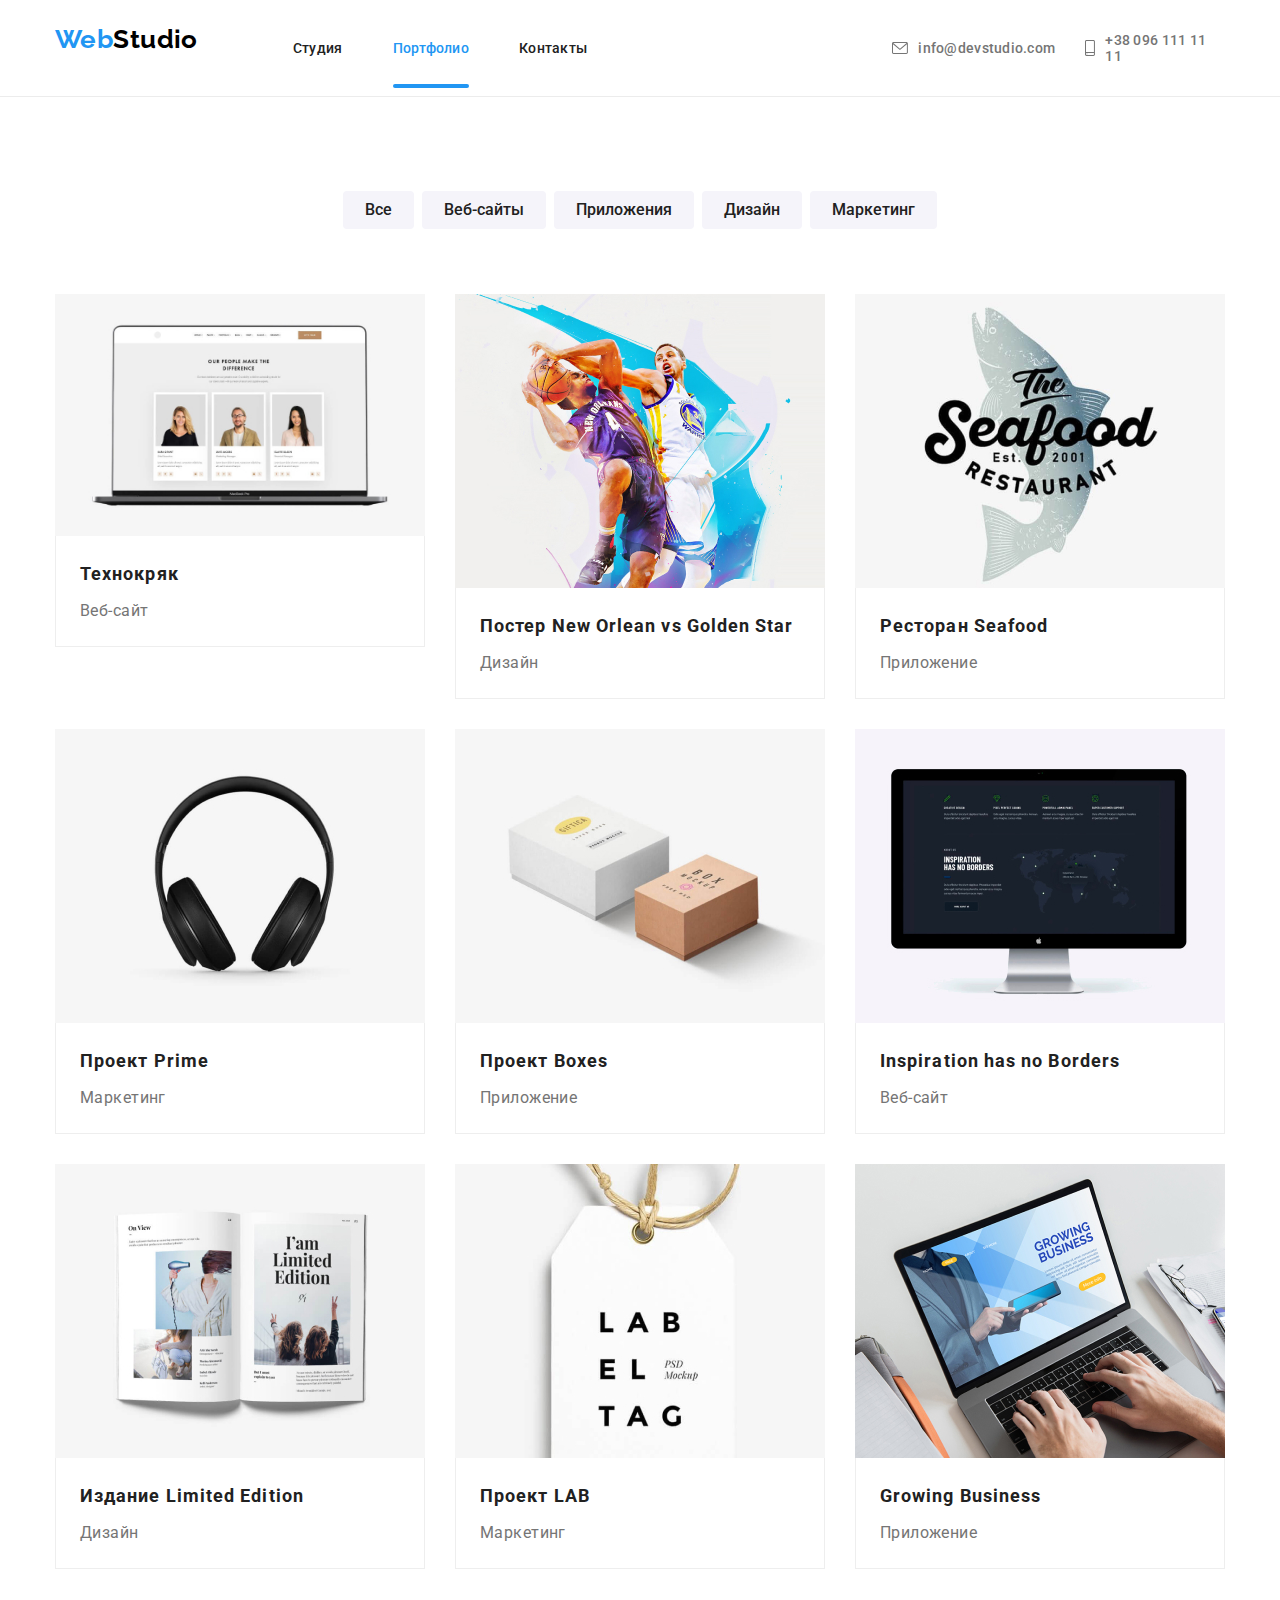
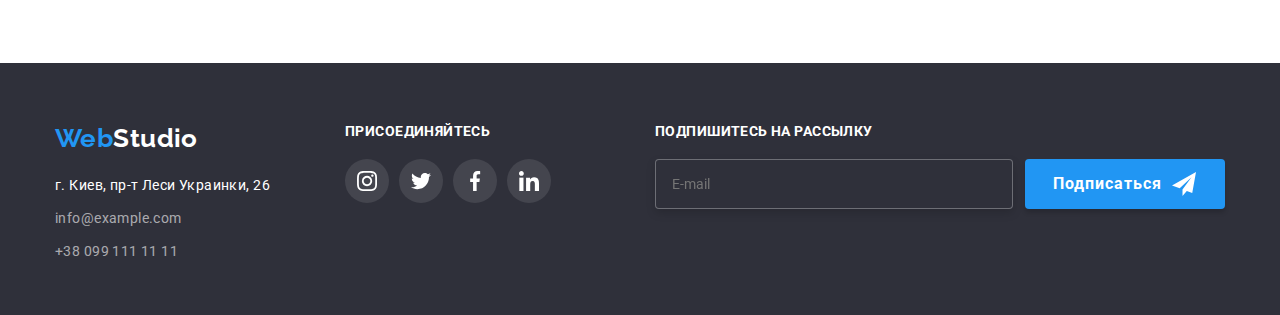
==== commit 6bddcc32: "сделала технокряк" ====
--- a/portfolio.html
+++ b/portfolio.html
@@ -10,13 +10,17 @@
     <link rel="stylesheet" href="./css/main.min.css" />
   </head>
 
-  <!--HEADER-->
+  <!-- HEADER-->
   <body class="page">
     <header class="header">
       <div class="container">
+        <a class="logotipe-link" href="./index.html">Web<span class="logotipe-part">Studio</span></a>
+        <button class="mobile-btn" mobile-menu-open type="button">
+          <svg class="menu-icon">
+            <use href="./imajes/sprite5.svg#icon-menu_24px"></use>
+          </svg>
+        </button>
         <nav class="navigation">
-          <a class="logotipe-link" href="./index.html">Web<span class="logotipe-part">Studio</span></a>
-
           <ul class="navigation-list">
             <li class="navigation-list-item">
               <a href="./" class="navigation-link">Студия</a>
@@ -28,26 +32,26 @@
               <a href="" class="navigation-link">Контакты</a>
             </li>
           </ul>
+
+          <ul class="contact-list">
+            <li class="contact-list-item">
+              <a class="mailto-link" href="mailto:info@devstudio.com"
+                ><svg class="mail-list-icon">
+                  <use href="./imajes/sprite.svg#icon-mail"></use>
+                </svg>
+                info@devstudio.com
+              </a>
+            </li>
+            <li class="contact-list-item">
+              <a class="tel-link" href="tel:+380961111111"
+                ><svg class="phone-list-icon">
+                  <use href="./imajes/sprite.svg#icon-phone"></use>
+                </svg>
+                +38 096 111 11 11
+              </a>
+            </li>
+          </ul>
         </nav>
-
-        <ul class="auth-navigation-list">
-          <li class="auth-list-item">
-            <a class="mailto-link" href="mailto:info@devstudio.com"
-              ><svg class="mail-list-icon">
-                <use href="./imajes/sprite.svg#icon-mail"></use>
-              </svg>
-              info@devstudio.com
-            </a>
-          </li>
-          <li class="auth-list-item">
-            <a class="tel-link" href="tel:+380961111111"
-              ><svg class="phone-list-icon">
-                <use href="./imajes/sprite.svg#icon-phone"></use>
-              </svg>
-              +38 096 111 11 11
-            </a>
-          </li>
-        </ul>
       </div>
     </header>
 
@@ -78,7 +82,27 @@
             <li class="card portfolio-item">
               <a href="" class="section-link">
                 <div class="portfolio-img-wrap">
-                  <img class="portfolio-list-img" src="./imajes/portfolio/img1.jpg" width="370" height="294" alt="Ноутбук" />
+                  <source
+                    srcset="./imajes/portfolio/desk/port1-desk.webp 1x, ./imajes/portfolio/desk/port1-desk@2x.webp 2x"
+                    media="(min-width: 1200px)"
+                    type="imaje/webp"
+                  />
+                  <source
+                    srcset="./imajes/portfolio/desk/port1-desk.jpg 1x, ./imajes/portfolio/desk/port1-desk@2x.jpg 2x"
+                    media="(min-width: 1200px)"
+                  />
+                  <source
+                    srcset="./imajes/portfolio/tabl/port1-tabl.webp 1x, ./imajes/portfolio/tabl/port1-tabl@2x.webp 2x"
+                    media="(min-width: 768px)"
+                    type="imaje/webp"
+                  />
+                  <source
+                    srcset="./imajes/portfolio/tabl/port1-tabl.jpg 1x, ./imajes/portfolio/tabl/port1-tabl@2x.jpg 2x"
+                    media="(min-width: 768px)"
+                  />
+                  <source srcset="./imajes/portfolio/mob/port1-mob.webp 1x, ./imajes/portfolio/mob/port1-mob@2x.webp 2x" type="imaje/webp" />
+                  <img srcset="./imajes/portfolio/mob/port1-mob.jpg 1x, ./imajes/portfolio/mob/port1-mob@2x.jpg 2x" alt="Ноутбук" />
+
                   <div class="portfolio-content">
                     <p class="overlay">
                       Технокряк это современная площадка распространения коронавируса. Компании используют эту платформу для цифрового шпионажа и атак
@@ -246,46 +270,45 @@
           <div class="address-footer">
             <address class="address">
               <ul class="footer-address-list">
-                <li class="footer-item">
+                <li class="footer-item-address">
                   <a class="footer-map" href="https://g.page/stamp-capital?share" target="_blank">г. Киев, пр-т Леси Украинки, 26</a>
                 </li>
-                <li class="footer-item">
+                <li class="footer-item-address">
                   <a class="footer-mailto-link" href="mailto:info@example.com">info@example.com</a>
                 </li>
-                <li class="footer-item">
+                <li class="footer-item-address">
                   <a class="footer-tel-link" href="tel:+380991111111">+38 099 111 11 11</a>
                 </li>
               </ul>
             </address>
           </div>
         </div>
-
         <div class="footer-list-second-side">
-          <h3 class="footer-title">присоединяйтесь</h3>
+          <b class="footer-title">присоединяйтесь</b>
           <ul class="social-list">
             <li class="social-list-item">
-              <a href="" class="social-list-link social-footer-link">
+              <a href="" aria-label="Ссылка на Instagram" class="social-list-link social-footer-link">
                 <svg class="social-list-icon footer-list-icon">
                   <use href="./imajes/sprite.svg#icon-instagram"></use>
                 </svg>
               </a>
             </li>
             <li class="social-list-item">
-              <a href="" class="social-list-link social-footer-link">
+              <a href="" aria-label="Ссылка на Twitter" class="social-list-link social-footer-link">
                 <svg class="social-list-icon footer-list-icon">
                   <use href="./imajes/sprite.svg#icon-twitter"></use>
                 </svg>
               </a>
             </li>
             <li class="social-list-item">
-              <a href="" class="social-list-link social-footer-link">
+              <a href="" aria-label="Ссылка на Facebook" class="social-list-link social-footer-link">
                 <svg class="social-list-icon footer-list-icon">
                   <use href="./imajes/sprite.svg#icon-facebook"></use>
                 </svg>
               </a>
             </li>
             <li class="social-list-item">
-              <a href="" class="social-list-link social-footer-link">
+              <a href="" aria-label="Ссылка на Linkedin" class="social-list-link social-footer-link">
                 <svg class="social-list-icon footer-list-icon">
                   <use href="./imajes/sprite.svg#icon-linkedin"></use>
                 </svg>
@@ -297,7 +320,7 @@
           <b class="footer-lead">Подпишитесь на рассылку</b>
           <form action="#" class="footer-form">
             <input type="email" name="email" class="footer-form-input" placeholder="E-mail" />
-            <button type="submit" class="footer-form-btn">
+            <button type="submit" class="button footer-form-btn">
               Подписаться
               <svg class="footer-form-icon">
                 <use href="./imajes/sprite4.svg#icon-icon-send"></use>
@@ -307,5 +330,50 @@
         </div>
       </div>
     </footer>
+    <div class="mobile-menu is-open" data-modal-menu>
+      <button type="button" mobile-menu-close class="close-menu">
+        <svg class="close-icon">
+          <use href="./imajes/sprite2.svg#icon-Vector"></use>
+        </svg>
+      </button>
+      <ul class="navigation-list">
+        <li class="navigation-list-item">
+          <a href="./" class="navigation-link current">Студия</a>
+        </li>
+        <li class="navigation-list-item">
+          <a href="./portfolio.html" class="navigation-link">Портфолио</a>
+        </li>
+        <li class="navigation-list-item">
+          <a href="" class="navigation-link">Контакты</a>
+        </li>
+      </ul>
+
+      <ul class="contact-list">
+        <li class="contact-list-item">
+          <a class="tel-link" href="tel:+380961111111"> +38 096 111 11 11 </a>
+        </li>
+        <li class="contact-list-item">
+          <a class="mailto-link" href="mailto:info@devstudio.com"> info@devstudio.com </a>
+        </li>
+      </ul>
+
+      <ul class="social-menu">
+        <li class="mobile-social-item">
+          <a href="" aria-label="Ссылка на Instagram" class="mobile-social-link"> Instagram </a>
+        </li>
+        <li class="mobile-social-item">
+          <a href="" aria-label="Ссылка на Twitter" class="mobile-social-link"> Twitter </a>
+        </li>
+        <li class="mobile-social-item">
+          <a href="" aria-label="Facebook" class="mobile-social-link"> Facebook </a>
+        </li>
+        <li class="mobile-social-item">
+          <a href="" aria-label="Ссылка на Linkedin" class="mobile-social-link"> LinkedIn </a>
+        </li>
+      </ul>
+    </div>
+
+    <script src="./js/menu.js"></script>
+    <script src="./js/modal.js"></script>
   </body>
 </html>
--- a/css/main.min.css
+++ b/css/main.min.css
@@ -1,2 +1,2 @@
-:root{--accent-color: #2196f3;--main-color: #212121;--text-decoration-color: #757575;--card-portfolio-gap: 30px}body{font-family:Roboto, sans-serif;font-size:14px;letter-spacing:0.03em;background-color:#ffffff;color:var(--text-decoration-color)}h1,h2,h3,h4,h5,h6{margin:0;font-family:Roboto}p{margin:0}ul,ol{padding:0;margin:0}a{text-decoration:none}ul{list-style:none}img{display:block}.container{width:100%;padding:0 15px}@media screen and (min-width: 480px){.container{max-width:480px;margin-left:auto;margin-right:auto}}@media screen and (min-width: 768px){.container{max-width:768px;margin-left:auto;margin-right:auto}}@media screen and (min-width: 1200px){.container{max-width:1200px;margin-left:auto;margin-right:auto}.about-container{max-width:1200px;padding:0 15px;margin-left:auto;margin-right:auto}}@media screen and (min-width: 480px){.container-footer{width:480px;margin-left:auto;margin-right:auto}}@media screen and (min-width: 768px){.container-footer{width:768px;display:flex;flex-wrap:wrap}}@media screen and (min-width: 1200px){.container-footer{flex-wrap:nowrap;display:flex;justify-content:space-between;width:1200px}}.modal-btn{display:block;font-family:inherit;font-weight:700;padding:10px 32px;margin-left:auto;margin-right:auto;min-width:200px;font-size:16px;line-height:1.875;letter-spacing:0.06em;color:#ffffff;background-color:#2196f3;box-shadow:0px 4px 4px rgba(0,0,0,0.15);cursor:pointer;border-radius:4px;transition:all 250ms cubic-bezier(0.4, 0, 0.2, 1)}.modal-btn:hover,.modal-btn:focus{background:#188ce8;outline:none}.backdrop{position:fixed;top:0;left:0;width:100%;height:100%;background-color:rgba(0,0,0,0.2);opacity:1;visibility:visible;pointer-events:auto;transition:all 500ms cubic-bezier(0.4, 0, 0.2, 1)}.modal{position:absolute;top:50%;left:50%;transform:translate(-50%, -50%) scale(1);width:528px;height:581px;background-color:#fff;padding:40px}.button-icon{width:11px;height:11px;fill:#000000;transition:fill 250ms cubic-bezier(0.4, 0, 0.2, 1)}.close-modal{position:absolute;top:8px;right:8px;width:30px;height:30px;background-color:transparent;border:1px solid rgba(0,0,0,0.1);border-radius:50%;cursor:pointer}.close-modal:hover .button-icon,.close-modal:focus .button-icon{fill:var(--accent-color);transition:fill 250ms cubic-bezier(0.4, 0, 0.2, 1)}.is-hidden{opacity:0;visibility:hidden;pointer-events:none}.modal-form{display:flex;flex-direction:column}.modal-form-input{display:block;width:100%;height:40px;font-size:14px;line-height:1.143;letter-spacing:0.01em;border:1px solid rgba(33,33,33,0.2);border-radius:4px;cursor:pointer;padding-left:42px;transition:border-color 250ms cubic-bezier(0.4, 0, 0.2, 1)}.modal-form-input:focus{outline:none;border-color:var(--accent-color)}.modal-form-field{font-size:12px;line-height:1.167;letter-spacing:0.01em;color:#757575}.modal-form-field:not(:last-child){margin-bottom:10px}.lead{font-size:20px;line-height:1.15;text-align:center;letter-spacing:0.03em;margin-bottom:12px;color:#212121}.modal-form-icon{position:absolute;left:12px;top:50%;transform:translateY(-50%);display:block;width:18px;height:18px;transition:fill 250ms cubic-bezier(0.4, 0, 0.2, 1)}.modal-form-input:focus+.modal-form-icon{fill:var(--accent-color)}.modal-form-input-wrapper{position:relative;display:block;margin-top:4px}.modal-form-message{display:block;width:100%;height:120px;font-size:14px;line-height:1.143;letter-spacing:0.01em;border:1px solid rgba(33,33,33,0.2);border-radius:4px;margin-top:4px;resize:none;padding:12px 16px;transition:border-color 250ms cubic-bezier(0.4, 0, 0.2, 1)}.modal-form-message:focus{outline:none;border-color:var(--accent-color)}.modal-form-message::placeholder{color:rgba(117,117,117,0.5)}.visually-hidden{position:absolute;clip:rect(1px 1px 1px 1px);clip:rect(1px, 1px, 1px, 1px);padding:0;border:0;height:1px;width:1px;overflow:hidden}.modal-form-policy-label{min-width:400px;height:24px;font-size:14px;line-height:1.714;letter-spacing:0.03em;color:#757575}.modal-form-policy-label::before{display:inline-block;content:"";width:16px;height:15px;margin-right:8px;vertical-align:middle;border-radius:4px;box-shadow:0px 1px 3px rgba(0,0,0,0.12),0px 1px 1px rgba(0,0,0,0.14),0px 2px 1px rgba(0,0,0,0.2);transition:background-color 250ms cubic-bezier(0.4, 0, 0.2, 1)}.modal-form-policy-check:checked+.modal-form-policy-label::before{background-image:url("../imajes/iconcheck.svg");background-repeat:no-repeat;background-position:left}.modal-form-btn{width:200px;margin-left:auto;margin-right:auto;margin-top:30px;background:#2196f3;font-weight:700;font-size:16px;line-height:1.875;letter-spacing:0.06em;color:#ffffff;box-shadow:0px 4px 4px rgba(0,0,0,0.15);border-radius:4px;padding:10px 56px;border:0;cursor:pointer;transition:background-color 250ms cubic-bezier(0.4, 0, 0.2, 1)}.modal-form-btn:hover,.modal-form-btn:focus{background-color:#188ce8}.section{padding-top:94px;padding-bottom:94px}.features-section{padding-top:60px;padding-bottom:60px}@media screen and (min-width: 1200px){.features-section{padding-top:94px;padding-bottom:94px}}.team-section{padding-bottom:60px;padding-top:60px;background-color:#f5f4fa}@media screen and (min-width: 1200px){.team-section{padding-bottom:94px;padding-top:94px}}.about-section{display:none}@media screen and (min-width: 1200px){.about-section{display:block;padding-top:0;padding-bottom:94px}}.social-list-link{display:flex;justify-content:center;align-items:center;cursor:pointer;width:44px;height:44px;background-color:rgba(255,255,255,0.1);border-radius:50%;transition:background-color 250ms cubic-bezier(0.4, 0, 0.2, 1)}.social-list-link:hover,.social-list-link:focus{background-color:#2196f3;outline:none}.social-list-link:hover .footer,.social-list-link:focus .footer{background-color:rgba(255,255,255,0.1)}.social-list{justify-content:center;display:flex}.social-team-list{display:flex;justify-content:center}@media screen and (min-width: 1200px){.social-team-list{justify-content:space-between}.social-list{display:inline-flex}}.social-list-icon{width:20px;height:20px;fill:#afb1b8;transition:fill 250ms cubic-bezier(0.4, 0, 0.2, 1)}.social-list-link:hover .social-list-icon,.social-list-link:focus .social-list-icon{fill:#ffffff;outline:none}.social-list-link:hover .social-list-icon .footer,.social-list-link:focus .social-list-icon .footer{fill:#ffffff}.social-list-item:not(:last-child){margin-right:10px}.title{min-width:205px;height:33px;font-weight:700;font-size:28px;margin-left:auto;margin-right:auto;margin-top:auto;margin-bottom:30px;line-height:1.178;text-align:center;color:var(--main-color)}@media screen and (min-width: 1200px){.title{min-width:264px;height:42px;font-size:36px;line-height:1.166}}.clients-title{min-width:314px;height:33px;font-weight:700;font-size:28px;margin-left:auto;margin-right:auto;margin-top:auto;margin-bottom:30px;line-height:1.178;text-align:center;color:var(--main-color)}@media screen and (min-width: 1200px){.about-title{min-width:376px;height:42px;font-weight:700;font-size:36px;margin-left:auto;margin-right:auto;margin-top:auto;margin-bottom:50px;line-height:1.166;text-align:center;color:var(--main-color)}.clients-title{min-width:390px;height:42px;font-size:36px;line-height:1.166;margin-bottom:50px}}.navigation{display:flex;align-items:center}.logotipe-link{width:145px;font-family:Raleway;font-weight:bold;margin-right:93px;font-size:26px;line-height:1.192;color:var(--accent-color);text-decoration:none}.logotipe-link>.logotipe-part{color:#000000}.header{background-color:#ffffff;border-bottom:1px solid #ececec}.navigation-list{display:flex}.navigation-list-item{margin-right:50px}.navigation-list-item:last-child{margin-right:0}.navigation-list-item:last-child:last-child{margin-right:0}.navigation-link.current{display:block;min-width:49px;padding-top:32px;padding-bottom:32px;font-weight:500;line-height:1.172;letter-spacing:0.02em;color:var(--main-color)}.navigation-list .navigation-link.current{position:relative;color:var(--accent-color)}.navigation-list .navigation-link.current:hover,.navigation-list .navigation-link.current:focus{color:var(--accent-color);outline:none}.navigation-list .navigation-link.current ::after{position:absolute;display:block;top:76px;content:"";left:0;width:100%;height:4px;background-color:var(--accent-color);border-radius:2px}.navigation-link{display:block;min-width:49px;padding-top:32px;padding-bottom:32px;font-weight:500;line-height:1.172;letter-spacing:0.02em;color:var(--main-color)}.navigation-link:hover,.navigation-link:focus{color:var(--accent-color);outline:none}.navigation-list .navigation-link:hover,.navigation-list .navigation-link:focus{transition:color 250ms cubic-bezier(0.4, 0, 0.2, 1)}.contact-list{display:flex}.contact-list{padding:0;margin:0;list-style:none}.contact-list-item{margin-right:50px}.contact-list-item:last-child{margin-right:0}.contact-list-item:last-child::before{content:""}.mailto-link{display:flex;align-items:center;min-width:135px;font-style:normal;font-weight:500;padding-top:32px;padding-bottom:32px;font-size:14px;line-height:1.142;letter-spacing:0.02em;color:var(--text-decoration-color)}.mailto-link:hover,.mailto-link:focus{color:var(--accent-color);outline:none}.auth-list .mailto-link:hover,.auth-list .mailto-link:focus{transition:color 250ms cubic-bezier(0.4, 0, 0.2, 1)}.tel-link{display:flex;align-items:center;padding-top:32px;padding-bottom:32px;font-style:normal;font-weight:500;line-height:1.172;letter-spacing:0.02em;color:var(--text-decoration-color)}.tel-link:hover,.tel-link:focus{color:var(--accent-color);outline:none}.auth-list .tel-link:hover,.auth-list .tel-link:focus{transition:color 250ms cubic-bezier(0.4, 0, 0.2, 1)}.phone-list-icon{width:10px;height:16px;margin-right:10px;transition:fill 250ms cubic-bezier(0.4, 0, 0.2, 1);fill:#757575}.tel-link:hover .phone-list-icon,.tel-link:focus .phone-list-icon{fill:var(--accent-color);outline:none}.mail-list-icon{width:16px;height:12px;margin-right:10px;transition:fill 250ms cubic-bezier(0.4, 0, 0.2, 1);fill:#757575}.mailto-link:hover .mail-list-icon,.mailto-link:focus .mail-list-icon{fill:var(--accent-color);outline:none}.container-hero{padding:118px 0;background-image:linear-gradient(rgba(47,48,58,0.4), rgba(47,48,58,0.4)),url("../imajes/hero/bg-mobile.jpg");background-size:cover}@media screen and (min-device-pixel-ratio: 2), screen and (min-resolution: 192dpi), screen and (min-resolution: 2dppx){.container-hero{background-image:linear-gradient(rgba(47,48,58,0.4), rgba(47,48,58,0.4)),url("../imajes/hero/bg-mobile@2x.jpg")}}.hero-title{width:100%;font-weight:900;margin-top:auto;margin-bottom:30px;margin-left:auto;margin-right:auto;font-size:26px;line-height:1.615;letter-spacing:0.06em;text-align:center;text-transform:uppercase;color:#ffffff}@media screen and (min-width: 768px){.hero-title{max-width:360px;font-size:26px;line-height:1.615}}@media screen and (min-width: 1200px){.hero-title{max-width:696px;font-size:44px;line-height:1.363}}@media screen and (min-width: 768px){.container-hero{min-width:768px;padding:118px 60px;background-image:linear-gradient(rgba(47,48,58,0.4), rgba(47,48,58,0.4)),url("../imajes/hero/bg-tablet.jpg");background-size:cover}}@media screen and (min-device-pixel-ratio: 2) and (min-width: 768px), screen and (min-resolution: 192dpi) and (min-width: 768px), screen and (min-resolution: 2dppx) and (min-width: 768px){.container-hero{background-image:linear-gradient(rgba(47,48,58,0.4), rgba(47,48,58,0.4)),url("../imajes/hero/bg-tablet@2x.jpg")}}@media screen and (min-width: 1200px){.container-hero{min-width:1200px;padding:118px 60px;background-image:linear-gradient(rgba(47,48,58,0.4), rgba(47,48,58,0.4)),url("../imajes/hero/img.jpg");background-size:cover}}@media screen and (min-device-pixel-ratio: 2) and (min-width: 1200px), screen and (min-resolution: 192dpi) and (min-width: 1200px), screen and (min-resolution: 2dppx) and (min-width: 1200px){.container-hero{background-image:linear-gradient(rgba(47,48,58,0.4), rgba(47,48,58,0.4)),url("../imajes/hero/img@2x.jpg")}}.features-title{min-width:270px;font-weight:700;margin-top:0;margin-bottom:10px;line-height:1.142;text-align:center;text-transform:uppercase;color:var(--main-color)}@media screen and (min-width: 768px){.features-title{text-align:left}}.description{margin-top:0;margin-bottom:0;line-height:1.714;letter-spacing:0.02em;color:var(--text-decoration-color)}.item::before{display:block;content:"";width:100%;height:120px;margin-bottom:30px;background-position:center;background-color:#f5f4fa;border-radius:4px;background-repeat:no-repeat}.item{margin-bottom:30px}.item:last-child{margin-bottom:0}.icon-antenna::before{background-image:url(../imajes/icons/antenna.svg)}.icon-clock::before{background-image:url(../imajes/icons/clock.svg)}.icon-diagram::before{background-image:url(../imajes/icons/diagram.svg)}.icon-astronaut::before{background-image:url(../imajes/icons/astronaut.svg)}@media screen and (min-width: 768px){.features-list{display:flex;flex-wrap:wrap}.item{width:354px;margin-right:30px}.item:nth-child(n+3){margin-bottom:0}.item:nth-child(2n){margin-right:0}}@media screen and (min-width: 1200px){.features-list .item{flex-basis:calc(100% / 4 - 30px)}.features-list{flex-wrap:nowrap}.item:not(:last-child){margin-right:30px}.item{margin-bottom:0}}@media screen and (min-width: 1200px){.about-list{display:flex;flex-wrap:wrap}.about-img{position:relative;overflow:hidden;margin-top:0;margin-bottom:0}.about-item{width:370px;height:294px;flex-basis:calc(100% / 3 - 30px)}.about-item:not(:last-child){margin-right:30px}.about-content{position:absolute;width:100%;height:70px;left:0;right:0;bottom:0;padding:27px 83px;background:rgba(47,48,58,0.8) 80%}.label{position:absolute;width:100%;height:16px;left:0;top:0;right:0;bottom:0;font-weight:700;line-height:1.142;text-align:center;padding:27px 82px;text-transform:uppercase;color:#ffffff}.about-img{display:block}.about-img-wrap{position:relative;overflow:hidden}}.team-description{min-width:130px;height:19px;font-weight:400;font-size:16px;margin-top:10px;margin-bottom:16px;line-height:1.187;text-align:center;color:var(--text-decoration-color)}.team-item{padding-bottom:24px;width:100%;margin-bottom:30px;border-radius:0px 0px 4px 4px;box-shadow:0px 1px 3px rgba(0,0,0,0.12),0px 1px 1px rgba(0,0,0,0.14),0px 2px 1px rgba(0,0,0,0.2);background:#ffffff}.team-item:last-child{margin-bottom:0}@media screen and (min-width: 768px){.team-list{display:flex;flex-wrap:wrap}.team-description{min-width:76px}.team-item{margin-right:30px;flex-basis:calc(100% / 2 - 30px)}.team-item:nth-child(n+3){margin-bottom:0}.team-item:nth-child(2n){margin-right:0}}@media screen and (min-width: 1200px){.team-description{min-width:147px}.team-list{flex-wrap:nowrap}.team-item{margin-bottom:0;padding-bottom:30px;flex-basis:calc(100% / 4 - 30px)}.team-item:not(:last-child){margin-right:30px}}.team-title{min-width:151px;height:19px;font-weight:500;font-size:16px;margin-bottom:10px;line-height:1.187;text-align:center;color:var(--main-color)}.team-list-content-wrapper{padding-top:30px;padding-left:32px;padding-right:32px}.clients-list{display:flex;flex-wrap:wrap;margin-top:-30px;margin-left:-30px}.clients-item{flex-basis:calc(100% / 2 - 30px);margin-top:30px;margin-left:30px}.clients-link{display:flex;justify-content:center;align-items:center;cursor:pointer;width:210px;height:90px;border:1px solid #afb1b8;box-sizing:border-box;border-radius:4px;transition:border-color 250ms cubic-bezier(0.4, 0, 0.2, 1)}.clients-link:hover,.clients-link:focus{border-color:var(--accent-color);outline:none}.icon{transition:fill 250ms cubic-bezier(0.4, 0, 0.2, 1);fill:#afb1b8}.clients-link:hover .icon,.clients-link:focus .icon{fill:var(--accent-color);outline:none}@media screen and (min-width: 768px){.clients-item{flex-basis:calc(100% / 3 - 30px)}.clients-link{width:226px}}@media screen and (min-width: 1200px){.clients-list{flex-wrap:nowrap}.clients-item{flex-basis:calc(100% / 6 - 30px);margin-top:30px;margin-left:30px}.clients-link{width:170px;height:90px}}.section-link{display:block}.portfolio-box .section-link:hover,.portfolio-box .section-link:focus{box-shadow:0px 1px 1px rgba(0,0,0,0.12),0px 4px 4px rgba(0,0,0,0.06),1px 4px 6px rgba(0,0,0,0.16);outline:none}.portfolio-box{display:flex;flex-wrap:wrap;margin-top:calc(-1 * var(--card-portfolio-gap));margin-left:calc(-1 * var(--card-portfolio-gap))}.portfolio-section{padding-top:94px;padding-bottom:94px;background:#ffffff}.portfolio-title{font-weight:700;font-size:18px;margin-top:0;margin-bottom:4px;line-height:2;letter-spacing:0.06em;color:var(--main-color)}.portfolio-description{margin-top:0;margin-bottom:0;font-size:16px;line-height:1.875;color:var(--text-decoration-color)}.portfolio-list{display:flex;margin-bottom:34px;justify-content:center}.nav-portfolio-item:not(:last-child){margin-right:8px}.portfolio-item{margin-top:var(--card-portfolio-gap);margin-left:var(--card-portfolio-gap);flex-basis:calc(100% / 3 - 30px);cursor:pointer}.items-descriptions{padding-top:20px;padding-right:24px;padding-bottom:20px;padding-left:24px;box-sizing:border-box;background:#ffffff;border-right:1px solid #eeeeee;border-left:1px solid #eeeeee;border-bottom:1px solid #eeeeee}.portfolio-content{position:absolute;width:370px;left:0;right:0;top:0;bottom:0;padding:63px 24px;background:rgba(33,150,243,0.9) 90%;opacity:0;transition:700ms;transform:translatey(100%)}.section-link:hover .portfolio-content,.section-link:focus .portfolio-content{opacity:1;transform:translatey(0)}.overlay{position:absolute;width:322px;height:168px;text-align:left;font-weight:400;font-size:18px;line-height:1.555;color:#ffffff}.portfolio-img-wrap{position:relative;overflow:hidden}.portfolio-btn{min-width:29px;font-weight:500;display:inline-block;border-radius:4px;padding:6px 22px;line-height:1.625;text-align:center;border:transparent;color:var(--main-color);cursor:pointer;transition:all 250ms cubic-bezier(0.4, 0, 0.2, 1)}.portfolio-btn:hover,.portfolio-btn:focus{color:#ffffff;background-color:var(--accent-color);box-shadow:0px 3px 1px rgba(0,0,0,0.1),0px 1px 2px rgba(0,0,0,0.08),0px 2px 2px rgba(0,0,0,0.12);outline:none}.footer{padding-top:60px;padding-bottom:60px;background-color:#2f303a}@media screen and (min-width: 768px){.footer{display:flex;height:468px}}@media screen and (min-width: 1200px){.footer{display:flex;height:252px}}.address{text-align:center;margin-bottom:9px;margin-top:20px}.footer-map{width:232px;margin-top:0;font-style:normal;font-weight:400;margin-bottom:8px;line-height:1.714;color:#ffffff}.footer-list-first-side .footer-logotipe-link{text-align:center;margin-bottom:20px}.footer-logotipe-link{width:154px;height:28px;font-family:Raleway;font-weight:bold;font-size:24px;line-height:1.166;color:var(--accent-color);text-decoration:none;text-align:center}.footer-logotipe-link>.logotipe-part{color:#ffffff}.address-contact{display:flex;flex-direction:column;align-items:center}.footer-mailto-link{width:232px;font-style:normal;font-weight:400;margin-bottom:8px;margin-top:8px;line-height:1.714;color:rgba(255,255,255,0.6)}.footer-mailto-link:hover,.footer-mailto-link:focus{color:var(--accent-color);outline:none}.footer-address-list .footer-mailto-link{transition:color 250ms cubic-bezier(0.4, 0, 0.2, 1)}.footer-tel-link{display:block;width:232px;font-style:normal;font-weight:400;line-height:1.714;color:rgba(255,255,255,0.6)}.footer-tel-link:hover,.footer-tel-link:focus{color:var(--accent-color);outline:none}.footer-address-list .footer-tel-link:hover,.footer-address-list .footer-tel-link:focus{transition:color 250ms cubic-bezier(0.4, 0, 0.2, 1)}.footer-list-first-side{text-align:center;margin-bottom:60px}.footer-list-second-side{text-align:center;margin-bottom:60px}.footer-title{display:block;min-width:146px;height:16px;font-weight:700;line-height:1.142;text-align:center;margin-bottom:20px;text-transform:uppercase;color:#ffffff}.footer-lead{display:block;font-weight:bold;line-height:1.142;margin-bottom:20px;text-align:center;text-transform:uppercase;color:#ffffff}.footer-form-input{display:block;width:100%;height:50px;margin-left:auto;margin-right:auto;padding-left:16px;color:rgba(255,255,255,0.6);background-color:#2f303a;border:1px solid rgba(255,255,255,0.3);box-sizing:border-box;filter:drop-shadow(0px 4px 4px rgba(0,0,0,0.15));border-radius:4px;outline:none;transition:background-color 250ms cubic-bezier(0.4, 0, 0.2, 1)}.footer-form-input:focus{border-color:#2196f3}.button{display:flex;align-items:center;width:200px;height:50px;flex-shrink:0;padding-left:28px;padding-right:28px;padding-top:10px;padding-bottom:10px;font-weight:bold;font-size:16px;line-height:1.875;letter-spacing:0.06em;color:#ffffff;background:#2196f3;box-shadow:0px 4px 4px rgba(0,0,0,0.15);border-radius:4px;border:0;cursor:pointer;transition:background-color 250ms cubic-bezier(0.4, 0, 0.2, 1)}.button:focus,.button:hover{background-color:#188ce8}.footer-form .footer-form-btn{display:flex;margin-top:20px;margin-left:auto;margin-right:auto}.footer-form-icon{margin-left:10px;width:24px;height:24px;fill:#ffffff}.footer-list-icon{fill:#ffffff}@media screen and (min-width: 768px){.footer-map{width:232px}.address{margin-bottom:0}.footer-logotipe-link{width:154px;height:28px}.footer-list-first-side{width:355px;margin-bottom:0}.footer-list-second-side{width:355px;margin-bottom:0}.footer-list-third-side{margin-top:60px;margin-left:auto;margin-right:auto}.footer-title{margin-bottom:20px;text-align:center;text-transform:uppercase;color:#ffffff}.footer-form-input{width:482px}.footer-form .footer-form-btn{display:flex;margin-top:20px;margin-left:auto;margin-right:auto}}@media screen and (min-width: 1200px){.address{text-align:left;margin-top:20px;margin-bottom:0}.address-contact{align-items:flex-start}.footer-map{width:231px;margin-bottom:9px}.footer-logotipe-link{width:145px;height:31px;font-size:26px;line-height:1.192}.footer-mailto-link{width:231px;margin-bottom:9px}.footer-tel-link{width:231px}.footer-title{text-align:left;min-width:145px}.footer-list-first-side{text-align:left;flex-direction:column;width:270px;margin-bottom:0}.footer-list-second-side{text-align:left;width:270px;margin-bottom:0}.footer-list-third-side{margin-top:0;width:570px}.button{margin-left:12px}.footer-lead{text-align:left}.footer-form{display:flex}.footer-form-input{width:370px}.footer-form .footer-form-btn{margin-top:0;margin-left:12px}}
+:root{--accent-color: #2196f3;--main-color: #212121;--text-decoration-color: #757575;--card-portfolio-gap: 30px;--background-color: #fff}body{font-family:Roboto, sans-serif;font-size:14px;letter-spacing:0.03em}h1,h2,h3,h4,h5,h6{margin:0;font-family:Roboto}p{margin:0}ul,ol{padding:0;margin:0}a{text-decoration:none}ul{list-style:none}img{display:block;width:100%;height:auto}.container{width:100%;padding:0 15px;margin-left:auto;margin-right:auto}.header .container{display:flex}@media screen and (min-width: 480px){.container{max-width:480px}}@media screen and (min-width: 768px){.container{max-width:768px}.container-footer{display:flex;flex-wrap:wrap}}@media screen and (min-width: 1200px){.container{max-width:1200px}.container-footer{display:flex;justify-content:space-between;flex-wrap:nowrap}}.mobile-menu.is-open{opacity:1;visibility:visible;pointer-events:auto}.mobile-btn{display:block;margin-left:auto;fill:var(--main-color);border:none;background-color:transparent;transition:fill 250ms cubic-bezier(0.4, 0, 0.2, 1);cursor:pointer}.mobile-btn:hover,.mobile-btn:focus{transition:fill 250ms cubic-bezier(0.4, 0, 0.2, 1);fill:var(--accent-color)}.modal-btn{display:block;font-family:inherit;min-width:200px;font-size:16px;font-weight:700;line-height:1.875;padding:10px 32px;margin-left:auto;margin-right:auto;letter-spacing:0.06em;color:var(--background-color);background-color:var(--accent-color);box-shadow:0px 4px 4px rgba(0,0,0,0.15);border-radius:4px;transition:all 250ms cubic-bezier(0.4, 0, 0.2, 1);cursor:pointer}.modal-btn:hover,.modal-btn:focus{color:var(--background-color);filter:drop-shadow(0px 4px 4px rgba(0,0,0,0.25))}.open-menu{display:inline-flex;margin-left:auto;margin-right:auto;padding:0;border:none;z-index:999;top:10px;right:15px}.open-menu:hover,.open-menu:focus{fill:var(--accent-color)}.close-menu{position:absolute;top:10px;right:15px;width:40px;height:40px;background-color:transparent;border:none;transition:fill 250ms cubic-bezier(0.4, 0, 0.2, 1);cursor:pointer}@media screen and (min-width: 768px){.mobile-btn{display:none}.close-menu{display:none}}.mobile-menu{position:fixed;z-index:100;display:flex;flex-direction:column;top:0;left:0;width:100%;height:100vh;max-height:796px;overflow:scroll;padding:45px 40px;background-color:var(--background-color);opacity:0;visibility:hidden;pointer-events:none}@media screen and (min-width: 768px){.mobile-menu{display:none}}.backdrop{position:fixed;top:0;left:0;width:100%;height:100%;background-color:rgba(0,0,0,0.2);opacity:1;visibility:visible;pointer-events:auto;transition:all 500ms cubic-bezier(0.4, 0, 0.2, 1)}.modal{position:absolute;top:50%;left:50%;transform:translate(-50%, -50%) scale(1);width:450px;height:609px;background-color:#fff;padding:40px}.button-icon{width:11px;height:11px;fill:#000000;transition:fill 250ms cubic-bezier(0.4, 0, 0.2, 1)}.close-modal{position:absolute;top:8px;right:8px;width:var(--card-portfolio-gap);height:var(--card-portfolio-gap);background-color:transparent;border:1px solid rgba(0,0,0,0.1);border-radius:50%;cursor:pointer}.close-modal:hover .button-icon,.close-modal:focus .button-icon{fill:var(--accent-color);transition:fill 250ms cubic-bezier(0.4, 0, 0.2, 1)}.is-hidden{opacity:0;visibility:hidden;pointer-events:none}.modal-form{display:flex;flex-direction:column}.modal-form-input{display:block;width:100%;height:40px;line-height:1.143;letter-spacing:0.01em;border:1px solid rgba(33,33,33,0.2);border-radius:4px;cursor:pointer;padding-left:42px;transition:border-color 250ms cubic-bezier(0.4, 0, 0.2, 1)}.modal-form-input:focus{outline:none;border-color:var(--accent-color)}.modal-form-field{font-size:12px;line-height:1.167;letter-spacing:0.01em;color:var(--text-decoration-color)}.modal-form-field:not(:last-child){margin-bottom:10px}.lead{font-size:20px;font-weight:700;line-height:1.5;text-align:center;margin-bottom:12px;color:var(--main-color)}.modal-form-icon{position:absolute;left:12px;top:50%;transform:translateY(-50%);display:block;width:18px;height:18px;transition:fill 250ms cubic-bezier(0.4, 0, 0.2, 1)}.modal-form-input:focus+.modal-form-icon{fill:var(--accent-color)}.modal-form-input-wrapper{position:relative;display:block;margin-top:4px}.modal-form-message{display:block;width:100%;height:120px;line-height:1.143;letter-spacing:0.01em;border:1px solid rgba(33,33,33,0.2);border-radius:4px;margin-top:4px;resize:none;padding:12px 16px;transition:border-color 250ms cubic-bezier(0.4, 0, 0.2, 1)}.modal-form-message:focus{outline:none;border-color:var(--accent-color)}.modal-form-message::placeholder{color:rgba(117,117,117,0.5)}.visually-hidden{position:absolute;clip:rect(1px, 1px, 1px, 1px);padding:0;border:0;height:1px;width:1px;overflow:hidden}.modal-form-policy-label{min-width:370px;height:14px;font-size:12px;font-weight:400;line-height:1.167;color:var(--text-decoration-color)}.modal-form-policy-label::before{display:inline-block;content:"";width:16px;height:15px;margin-right:4px;vertical-align:middle;border-radius:4px;box-shadow:0px 1px 3px rgba(0,0,0,0.12),0px 1px 1px rgba(0,0,0,0.14),0px 2px 1px rgba(0,0,0,0.2);transition:background-color 250ms cubic-bezier(0.4, 0, 0.2, 1)}.modal-form-policy-check:checked+.modal-form-policy-label::before{background-image:url("../imajes/iconcheck.svg");background-repeat:no-repeat;background-position:left}.link-policy{color:var(--accent-color);text-decoration-line:underline}.modal-form-btn{width:200px;margin-left:auto;margin-right:auto;margin-top:var(--card-portfolio-gap);font-size:16px;font-weight:700;line-height:1.875;letter-spacing:0.06em;background:var(--accent-color);color:var(--background-color);box-shadow:0px 4px 4px rgba(0,0,0,0.15);border-radius:4px;padding:10px 56px;border:0;cursor:pointer;transition:background-color 250ms cubic-bezier(0.4, 0, 0.2, 1)}.modal-form-btn:hover,.modal-form-btn:focus{background-color:#188ce8}@media screen and (min-width: 1200px){.modal{width:528px;height:581px}.lead{line-height:1.15}.modal-form-policy-label{min-width:400px;height:24px;font-size:14px;font-weight:400;line-height:1.714;color:var(--text-decoration-color)}.modal-form-policy-label::before{margin-right:8px}}.section{padding-top:60px;padding-bottom:60px}.features-section{padding-top:60px;padding-bottom:var(--card-portfolio-gap)}.team-section{padding-bottom:60px;padding-top:var(--card-portfolio-gap);background-color:#f5f4fa}.about-section{display:none}@media screen and (min-width: 1200px){.section{padding-top:94px;padding-bottom:94px}.features-section{padding-top:94px;padding-bottom:47px}.team-section{padding-bottom:94px;padding-top:94px}.about-section{display:block;padding-top:47px;padding-bottom:94px}}.social-list-link{display:flex;justify-content:center;align-items:center;cursor:pointer;width:44px;height:44px;background-color:rgba(255,255,255,0.1);border-radius:50%;transition:background-color 250ms cubic-bezier(0.4, 0, 0.2, 1)}.social-list-link:hover,.social-list-link:focus{background-color:#2196f3}.social-list-link:hover .footer,.social-list-link:focus .footer{background-color:rgba(255,255,255,0.1)}.social-list{justify-content:center;display:flex}.social-team-list{display:flex;justify-content:center}.social-list-icon{width:20px;height:20px;fill:#afb1b8;transition:fill 250ms cubic-bezier(0.4, 0, 0.2, 1)}.social-list-link:hover .social-list-icon,.social-list-link:focus .social-list-icon{fill:var(--background-color)}.social-list-link:hover .social-list-icon .footer,.social-list-link:focus .social-list-icon .footer{fill:var(--background-color)}.social-list-item:not(:last-child){margin-right:10px}@media screen and (min-width: 1200px){.social-team-list{justify-content:space-between}.social-list{display:inline-flex}}.title{font-size:36px;font-weight:700;line-height:1.167;margin-left:auto;margin-right:auto;margin-top:auto;margin-bottom:50px;text-align:center;color:var(--main-color)}.clients-title{font-size:28px;font-weight:700;line-height:1.179;margin-left:auto;margin-right:auto;margin-top:auto;margin-bottom:var(--card-portfolio-gap);text-align:center;color:var(--main-color)}.features-title{min-width:270px;font-size:14px;font-weight:700;line-height:1.143;margin-top:0;margin-bottom:10px;text-align:center;text-transform:uppercase;color:var(--main-color)}@media screen and (min-width: 768px){.features-title{text-align:left}}@media screen and (min-width: 1200px){.clients-title{font-size:36px;line-height:1.166;margin-bottom:50px}}.menu-icon{width:24px;height:16px}.close-icon{width:18.67px;height:18.67px}.contact-list .mobile-menu{margin-bottom:306px}.logotipe-link{width:134px;font-family:Raleway;font-size:24px;font-weight:700;line-height:1.167;margin-right:88px;margin-top:16px;margin-bottom:16px;color:var(--accent-color)}.logotipe-link>.logotipe-part{color:#000000}.header{border-bottom:1px solid #ececec}.navigation{display:none}.navigation-link.current{display:block;font-size:40px;font-weight:500;line-height:1.175;letter-spacing:0.02em;color:var(--main-color);transition:color 250ms cubic-bezier(0.4, 0, 0.2, 1)}.navigation-list .navigation-link.current{position:relative;color:var(--accent-color)}.navigation-list .navigation-link.current:hover,.navigation-list .navigation-link.current:focus{color:var(--accent-color)}.navigation-link{display:block;font-size:40px;font-weight:500;line-height:1.175;letter-spacing:0.02em;color:var(--main-color);transition:color 250ms cubic-bezier(0.4, 0, 0.2, 1)}.navigation-link:hover,.navigation-link:focus{color:var(--accent-color)}.navigation-list-item:not(:last-child){margin-bottom:32px}.navigation-list-item:last-child{margin-bottom:302px}.contact-list{display:block;margin-bottom:64px}.contact-list::before{content:""}.contact-list-item:not(:last-child){margin-bottom:32px}.mailto-link{font-size:24px;font-weight:500;line-height:1.167;letter-spacing:0.02em;color:var(--text-decoration-color);transition:color 250ms cubic-bezier(0.4, 0, 0.2, 1)}.mailto-link:hover,.mailto-link:focus{color:var(--accent-color)}.tel-link{font-size:34px;font-weight:500;line-height:1.176;letter-spacing:0.02em;color:var(--accent-color);transition:color 250ms cubic-bezier(0.4, 0, 0.2, 1)}.social-menu{display:flex;flex-wrap:wrap}.mobile-social-item:not(:last-child){margin-right:10px;padding-right:10px;border-right:1px solid rgba(33,33,33,0.2)}.mobile-social-link{font-size:18px;font-weight:500;line-height:1.222;letter-spacing:0.02em;color:var(--accent-color);cursor:pointer}@media screen and (min-width: 768px){.logotipe-link{margin-top:26px;margin-bottom:26px}.navigation{display:flex;align-items:center}.navigation-list{display:flex;align-items:center}.navigation-list-item:not(:last-child){margin-right:50px;margin-bottom:0}.navigation-list-item:last-child{margin-bottom:0}.navigation-link.current{padding-top:32px;padding-bottom:32px;font-size:14px;font-weight:500;line-height:1.143}.navigation-list .navigation-link.current::after{position:absolute;display:block;top:76px;content:"";left:0;width:100%;height:4px;background-color:var(--accent-color);border-radius:2px}.navigation-link{padding-top:32px;padding-bottom:32px;font-size:14px;font-weight:500;line-height:1.143}.contact-list{display:block;margin-left:84px;margin-bottom:0}.contact-list::before{content:""}.contact-list-item:not(:last-child){margin-bottom:10px}.mailto-link{display:flex;align-items:center;font-size:12px;font-weight:500;line-height:1.167;padding-top:21px}.tel-link{display:flex;align-items:center;padding-bottom:21px;font-size:12px;font-weight:500;line-height:1.167;color:var(--text-decoration-color)}.tel-link:hover,.tel-link:focus{color:var(--accent-color)}.phone-list-icon{display:flex;width:10px;height:14px;margin-right:8px;transition:fill 250ms cubic-bezier(0.4, 0, 0.2, 1);fill:var(--text-decoration-color)}.tel-link:hover .phone-list-icon,.tel-link:focus .phone-list-icon{fill:var(--accent-color)}.mail-list-icon{display:flex;width:14px;height:10px;margin-right:8px;transition:fill 250ms cubic-bezier(0.4, 0, 0.2, 1);fill:var(--text-decoration-color)}.mailto-link:hover .mail-list-icon,.mailto-link:focus .mail-list-icon{fill:var(--accent-color)}}@media screen and (min-width: 768px) and (min-width: 1200px){.logotipe-link{width:145px;font-size:26px;font-weight:700;line-height:1.192;margin-right:93px;margin-top:24px;margin-bottom:25px}.contact-list{display:flex;align-items:center;padding:0;margin:0;margin-left:305px;list-style:none}.contact-list-item:not(:last-child){margin-right:var(--card-portfolio-gap);margin-bottom:0}.mailto-link{display:flex;align-items:center;min-width:135px;font-size:14px;font-weight:500;line-height:1.143;padding-top:32px;padding-bottom:32px}.tel-link{display:flex;align-items:center;min-width:122px;padding-top:32px;padding-bottom:32px;font-size:14px;font-weight:500;line-height:1.143}.phone-list-icon{width:10px;height:16px;margin-right:10px;transition:fill 250ms cubic-bezier(0.4, 0, 0.2, 1)}.mail-list-icon{width:16px;height:12px;margin-right:10px}}.container-hero{width:100%;padding:118px 0;background-image:linear-gradient(rgba(47,48,58,0.4), rgba(47,48,58,0.4)),url("../imajes/hero/bg-mobile.jpg");background-size:cover}@media screen and (min-device-pixel-ratio: 2), screen and (min-resolution: 192dpi), screen and (min-resolution: 2dppx){.container-hero{background-image:linear-gradient(rgba(47,48,58,0.4), rgba(47,48,58,0.4)),url("../imajes/hero/bg-mobile@2x.jpg")}}.hero-title{width:100%;font-size:26px;font-weight:900;line-height:1.615;margin-top:auto;margin-bottom:30px;margin-left:auto;margin-right:auto;letter-spacing:0.06em;text-align:center;text-transform:uppercase;color:var(--background-color)}@media screen and (min-width: 768px){.hero-title{max-width:360px}}@media screen and (min-width: 1200px){.hero-title{max-width:696px;font-size:44px;line-height:1.363}}@media screen and (min-width: 768px){.container-hero{min-width:768px;padding:118px 60px;background-image:linear-gradient(rgba(47,48,58,0.4), rgba(47,48,58,0.4)),url("../imajes/hero/bg-tablet.jpg");background-size:cover}}@media screen and (min-device-pixel-ratio: 2) and (min-width: 768px), screen and (min-resolution: 192dpi) and (min-width: 768px), screen and (min-resolution: 2dppx) and (min-width: 768px){.container-hero{background-image:linear-gradient(rgba(47,48,58,0.4), rgba(47,48,58,0.4)),url("../imajes/hero/bg-tablet@2x.jpg")}}@media screen and (min-width: 1200px){.container-hero{min-width:1200px;height:600px;padding:200px;background-image:linear-gradient(rgba(47,48,58,0.4), rgba(47,48,58,0.4)),url("../imajes/hero/img.jpg");background-size:cover}}@media screen and (min-device-pixel-ratio: 2) and (min-width: 1200px), screen and (min-resolution: 192dpi) and (min-width: 1200px), screen and (min-resolution: 2dppx) and (min-width: 1200px){.container-hero{background-image:linear-gradient(rgba(47,48,58,0.4), rgba(47,48,58,0.4)),url("../imajes/hero/img@2x.jpg")}}.description{font-size:14px;font-weight:400;line-height:1.714;margin-top:0;margin-bottom:0;color:var(--text-decoration-color)}.item::before{display:block;content:"";width:100%;height:120px;margin-bottom:var(--card-portfolio-gap);background-position:center;background-color:#f5f4fa;border-radius:4px;background-repeat:no-repeat}.item{margin-bottom:var(--card-portfolio-gap)}.item:last-child{margin-bottom:0}.icon-antenna::before{background-image:url(../imajes/icons/antenna.svg)}.icon-clock::before{background-image:url(../imajes/icons/clock.svg)}.icon-diagram::before{background-image:url(../imajes/icons/diagram.svg)}.icon-astronaut::before{background-image:url(../imajes/icons/astronaut.svg)}@media screen and (min-width: 768px){.features-list{display:flex;flex-wrap:wrap}.item{width:354px;margin-right:var(--card-portfolio-gap)}.item:nth-child(n+3){margin-bottom:0}.item:nth-child(2n){margin-right:0}}@media screen and (min-width: 1200px){.features-list .item{flex-basis:calc(100% / 4 - 30px)}.features-list{flex-wrap:nowrap}.item:not(:last-child){margin-right:var(--card-portfolio-gap)}.item{margin-bottom:0}}@media screen and (min-width: 1200px){.about-list{display:flex;flex-wrap:wrap}.about-img{display:block;position:relative;overflow:hidden;margin-top:0;margin-bottom:0}.about-item{flex-basis:calc(100% / 3 - 30px)}.about-item:not(:last-child){margin-right:var(--card-portfolio-gap)}.about-content{position:absolute;display:flex;justify-content:center;width:100%;height:70px;left:0;right:0;bottom:0;padding:27px 83px;background:rgba(47,48,58,0.8) 80%}.label{position:absolute;width:100%;height:16px;font-size:14px;font-weight:700;line-height:1.143;text-align:center;text-transform:uppercase;color:var(--background-color)}.about-img-wrap{position:relative;overflow:hidden}}.team-title{min-width:151px;font-size:16px;font-weight:500;line-height:1.188;margin-bottom:10px;line-height:1.187;text-align:center;color:var(--main-color)}.team-list-content-wrapper{padding-top:var(--card-portfolio-gap);padding-left:32px;padding-right:32px}.team-description{min-width:130px;font-size:16px;font-weight:400;line-height:1.188;margin-top:10px;margin-bottom:16px;text-align:center;color:var(--text-decoration-color)}.team-item{padding-bottom:24px;width:100%;margin-bottom:var(--card-portfolio-gap);border-radius:0px 0px 4px 4px;box-shadow:0px 1px 3px rgba(0,0,0,0.12),0px 1px 1px rgba(0,0,0,0.14),0px 2px 1px rgba(0,0,0,0.2);background:var(--background-color)}.team-item:last-child{margin-bottom:0}@media screen and (min-width: 768px){.team-list{display:flex;flex-wrap:wrap}.team-description{min-width:76px}.team-item{margin-right:var(--card-portfolio-gap);flex-basis:calc(100% / 2 - 30px)}.team-item:nth-child(n+3){margin-bottom:0}.team-item:nth-child(2n){margin-right:0}}@media screen and (min-width: 1200px){.team-description{min-width:147px}.team-list{flex-wrap:nowrap}.team-item{margin-bottom:0;padding-bottom:var(--card-portfolio-gap);flex-basis:calc(100% / 4 - 30px)}.team-item:not(:last-child){margin-right:var(--card-portfolio-gap)}}.clients-list{display:flex;flex-wrap:wrap;margin-top:-30px;margin-left:-30px}.clients-item{margin-top:var(--card-portfolio-gap);margin-left:var(--card-portfolio-gap);flex-basis:calc(100% / 2 - 30px)}.clients-link{display:flex;justify-content:center;align-items:center;cursor:pointer;height:90px;border:1px solid #afb1b8;box-sizing:border-box;border-radius:4px;transition:border-color 250ms cubic-bezier(0.4, 0, 0.2, 1)}.clients-link:hover,.clients-link:focus{border-color:var(--accent-color)}.icon{transition:fill 250ms cubic-bezier(0.4, 0, 0.2, 1);fill:#afb1b8}.clients-link:hover .icon,.clients-link:focus .icon{fill:var(--accent-color)}@media screen and (min-width: 768px){.clients-item{flex-basis:calc(100% / 3 - 30px)}}@media screen and (min-width: 1200px){.clients-list{flex-wrap:nowrap}.clients-item{flex-basis:calc(100% / 6 - 30px)}}.section-link{display:block}.portfolio-box .section-link:hover,.portfolio-box .section-link:focus{box-shadow:0px 1px 1px rgba(0,0,0,0.12),0px 4px 4px rgba(0,0,0,0.06),1px 4px 6px rgba(0,0,0,0.16)}.portfolio-list{display:flex;flex-wrap:wrap;margin-bottom:40px}.portfolio-box{flex-wrap:wrap}.portfolio-section{padding-top:60px;padding-bottom:60px;background:var(--background-color)}.portfolio-title{font-size:18px;font-weight:700;line-height:2;margin-top:0;margin-bottom:4px;letter-spacing:0.06em;color:var(--main-color)}.portfolio-description{margin-top:0;margin-bottom:0;font-size:16px;font-weight:400;line-height:1.875;color:var(--text-decoration-color)}.nav-portfolio-item{margin-bottom:15px}.nav-portfolio-item:not(:last-child){margin-right:8px}.nav-portfolio-item:nth-child(n+4){margin-bottom:0}.portfolio-item{margin-top:var(--card-portfolio-gap);margin-left:var(--card-portfolio-gap);flex-basis:calc(100% / 3 - 30px);cursor:pointer}.items-descriptions{padding-top:20px;padding-right:24px;padding-bottom:20px;padding-left:24px;box-sizing:border-box;background:var(--background-color);border-right:1px solid #eeeeee;border-left:1px solid #eeeeee;border-bottom:1px solid #eeeeee}.portfolio-content{position:absolute;width:370px;left:0;right:0;top:0;bottom:0;padding:63px 24px;background:rgba(33,150,243,0.9) 90%;opacity:0;transition:700ms;transform:translatey(100%)}.section-link:hover .portfolio-content,.section-link:focus .portfolio-content{opacity:1;transform:translatey(0)}.overlay{position:absolute;width:322px;height:168px;text-align:left;font-size:18px;font-weight:400;line-height:1.556;color:var(--background-color)}.portfolio-img-wrap{position:relative;overflow:hidden}.portfolio-btn{font-family:inherit;display:inline-block;font-size:16px;font-weight:500;line-height:1.625;border-radius:4px;padding:6px 22px;text-align:center;border:transparent;background-color:#f5f4fa;color:var(--main-color);cursor:pointer;transition:all 250ms cubic-bezier(0.4, 0, 0.2, 1)}.portfolio-btn:hover,.portfolio-btn:focus{color:var(--background-color);background-color:var(--accent-color);box-shadow:0px 3px 1px rgba(0,0,0,0.1),0px 1px 2px rgba(0,0,0,0.08),0px 2px 2px rgba(0,0,0,0.12)}@media screen and (min-width: 768px){.section-link{display:block}.portfolio-box .section-link:hover,.portfolio-box .section-link:focus{box-shadow:0px 1px 1px rgba(0,0,0,0.12),0px 4px 4px rgba(0,0,0,0.06),1px 4px 6px rgba(0,0,0,0.16)}.portfolio-box{display:flex;flex-wrap:wrap;margin-top:calc(-1 * var(--card-portfolio-gap));margin-left:calc(-1 * var(--card-portfolio-gap))}.portfolio-section{padding-top:94px;padding-bottom:94px;background:var(--background-color)}.portfolio-title{font-size:18px;font-weight:700;line-height:2;margin-top:0;margin-bottom:4px;letter-spacing:0.06em;color:var(--main-color)}.portfolio-description{margin-top:0;margin-bottom:0;font-size:16px;line-height:1.875}.portfolio-list{display:flex;flex-wrap:nowrap;margin-bottom:50px;justify-content:center}.nav-portfolio-item:not(:last-child){margin-right:8px}.portfolio-item{margin-top:var(--card-portfolio-gap);margin-left:var(--card-portfolio-gap);flex-basis:calc(100% / 3 - 30px);cursor:pointer}.items-descriptions{padding-top:20px;padding-right:24px;padding-bottom:20px;padding-left:24px;box-sizing:border-box;background:var(--background-color);border-right:1px solid #eeeeee;border-left:1px solid #eeeeee;border-bottom:1px solid #eeeeee}.portfolio-content{position:absolute;width:370px;left:0;right:0;top:0;bottom:0;padding:63px 24px;background:rgba(33,150,243,0.9) 90%;opacity:0;transition:700ms;transform:translatey(100%)}.section-link:hover .portfolio-content,.section-link:focus .portfolio-content{opacity:1;transform:translatey(0)}.overlay{position:absolute;width:322px;height:168px;text-align:left;font-size:18px;font-weight:400;line-height:1.556;color:var(--background-color)}.portfolio-img-wrap{position:relative;overflow:hidden}.portfolio-btn{font-family:inherit;display:inline-block;font-weight:500;border-radius:4px;padding:6px 22px;line-height:1.625;text-align:center;border:transparent;background-color:#f5f4fa;color:var(--main-color);cursor:pointer;transition:all 250ms cubic-bezier(0.4, 0, 0.2, 1)}.portfolio-btn:hover,.portfolio-btn:focus{color:var(--background-color);background-color:var(--accent-color);box-shadow:0px 3px 1px rgba(0,0,0,0.1),0px 1px 2px rgba(0,0,0,0.08),0px 2px 2px rgba(0,0,0,0.12)}}.footer{padding-top:60px;padding-bottom:60px;background-color:#2f303a}.footer-logotipe-link{display:block;font-family:Raleway;font-size:26px;font-weight:700;line-height:1.192;color:var(--accent-color);text-decoration:none}.footer-item{margin-bottom:20px}.footer-item-address:not(:last-child){margin-bottom:9px}.footer-address-list .footer-mailto-link,.footer-address-list .footer-tel-link{transition:color 250ms cubic-bezier(0.4, 0, 0.2, 1)}.footer-map{width:232px;font-style:normal;font-size:14px;font-weight:400;line-height:1.714;color:var(--background-color)}.footer-logotipe-link>.logotipe-part{color:var(--background-color)}.address-contact{display:flex;flex-direction:column;align-items:center}.footer-mailto-link{width:232px;font-style:normal;font-size:14px;font-weight:400;line-height:1.714;color:rgba(255,255,255,0.6)}.footer-mailto-link:hover,.footer-mailto-link:focus{color:var(--accent-color)}.footer-tel-link{width:232px;font-style:normal;font-size:14px;font-weight:400;line-height:1.714;color:rgba(255,255,255,0.6)}.footer-tel-link:hover,.footer-tel-link:focus{color:var(--accent-color)}.footer-address-list .footer-tel-link:hover,.footer-address-list .footer-tel-link:focus{transition:color 250ms cubic-bezier(0.4, 0, 0.2, 1)}.footer-list-first-side{display:block;text-align:center;margin-bottom:60px}.footer-list-second-side{text-align:center;margin-bottom:60px}.footer-title{display:block;min-width:146px;height:16px;font-size:14px;font-weight:700;line-height:1.143;text-align:center;margin-bottom:20px;text-transform:uppercase;color:var(--background-color)}.footer-lead{display:block;font-size:14px;font-weight:700;line-height:1.143;margin-bottom:20px;text-align:center;text-transform:uppercase;color:var(--background-color)}.footer-form-input{display:block;width:100%;height:50px;margin-left:auto;margin-right:auto;padding-left:16px;color:rgba(255,255,255,0.6);background-color:#2f303a;border:1px solid rgba(255,255,255,0.3);box-sizing:border-box;filter:drop-shadow(0px 4px 4px rgba(0,0,0,0.15));border-radius:4px;outline:none;transition:background-color 250ms cubic-bezier(0.4, 0, 0.2, 1)}.footer-form-input:focus{border-color:#2196f3}.button{align-items:center;width:200px;height:50px;flex-shrink:0;padding-left:28px;padding-right:28px;padding-top:10px;padding-bottom:10px;font-size:16px;font-weight:700;line-height:1.875;letter-spacing:0.06em;color:var(--background-color);background:#2196f3;box-shadow:0px 4px 4px rgba(0,0,0,0.15);border-radius:4px;border:0;cursor:pointer;transition:background-color 250ms cubic-bezier(0.4, 0, 0.2, 1)}.button:focus,.button:hover{background-color:#188ce8}.footer-form .footer-form-btn{display:flex;margin-top:20px;margin-left:auto;margin-right:auto}.footer-form-icon{margin-left:10px;width:24px;height:24px;fill:var(--background-color)}.footer-list-icon{fill:var(--background-color)}@media screen and (min-width: 768px){.footer{display:flex;height:468px}.footer-item{margin-bottom:var(--card-portfolio-gap)}.footer-map,.footer-mailto-link,.footer-tel-link{text-align:center}.footer-logotipe-link{height:28px;text-align:center}.footer-list-first-side{width:355px;margin-bottom:0}.footer-list-second-side{width:355px;margin-bottom:0;margin-right:auto;margin-left:auto}.footer-list-third-side{margin-top:60px;margin-left:auto;margin-right:auto}.footer-title{margin-bottom:20px;text-align:center;text-transform:uppercase;color:var(--background-color)}.footer-form-input{width:482px}.footer-form .footer-form-btn{display:flex;margin-top:20px;margin-left:auto;margin-right:auto}}@media screen and (min-width: 1200px){.footer{height:252px}.footer-item{margin-bottom:20px}.address-contact{align-items:flex-start}.footer-logotipe-link{height:31px;font-size:26px;font-weight:700;line-height:1.192;text-align:left}.footer-map,.footer-mailto-link,.footer-tel-link{width:231px;text-align:left}.footer-title{text-align:left;min-width:145px}.footer-list-first-side{text-align:left;flex-direction:column;width:270px}.footer-list-second-side{text-align:left;width:270px}.footer-list-third-side{margin-top:0;width:570px;margin-right:0}.button{margin-left:12px}.footer-lead{text-align:left}.footer-form{display:flex}.footer-form-input{width:370px}.footer-form .footer-form-btn{margin-top:0;margin-left:12px}}
 /*# sourceMappingURL=main.min.css.map */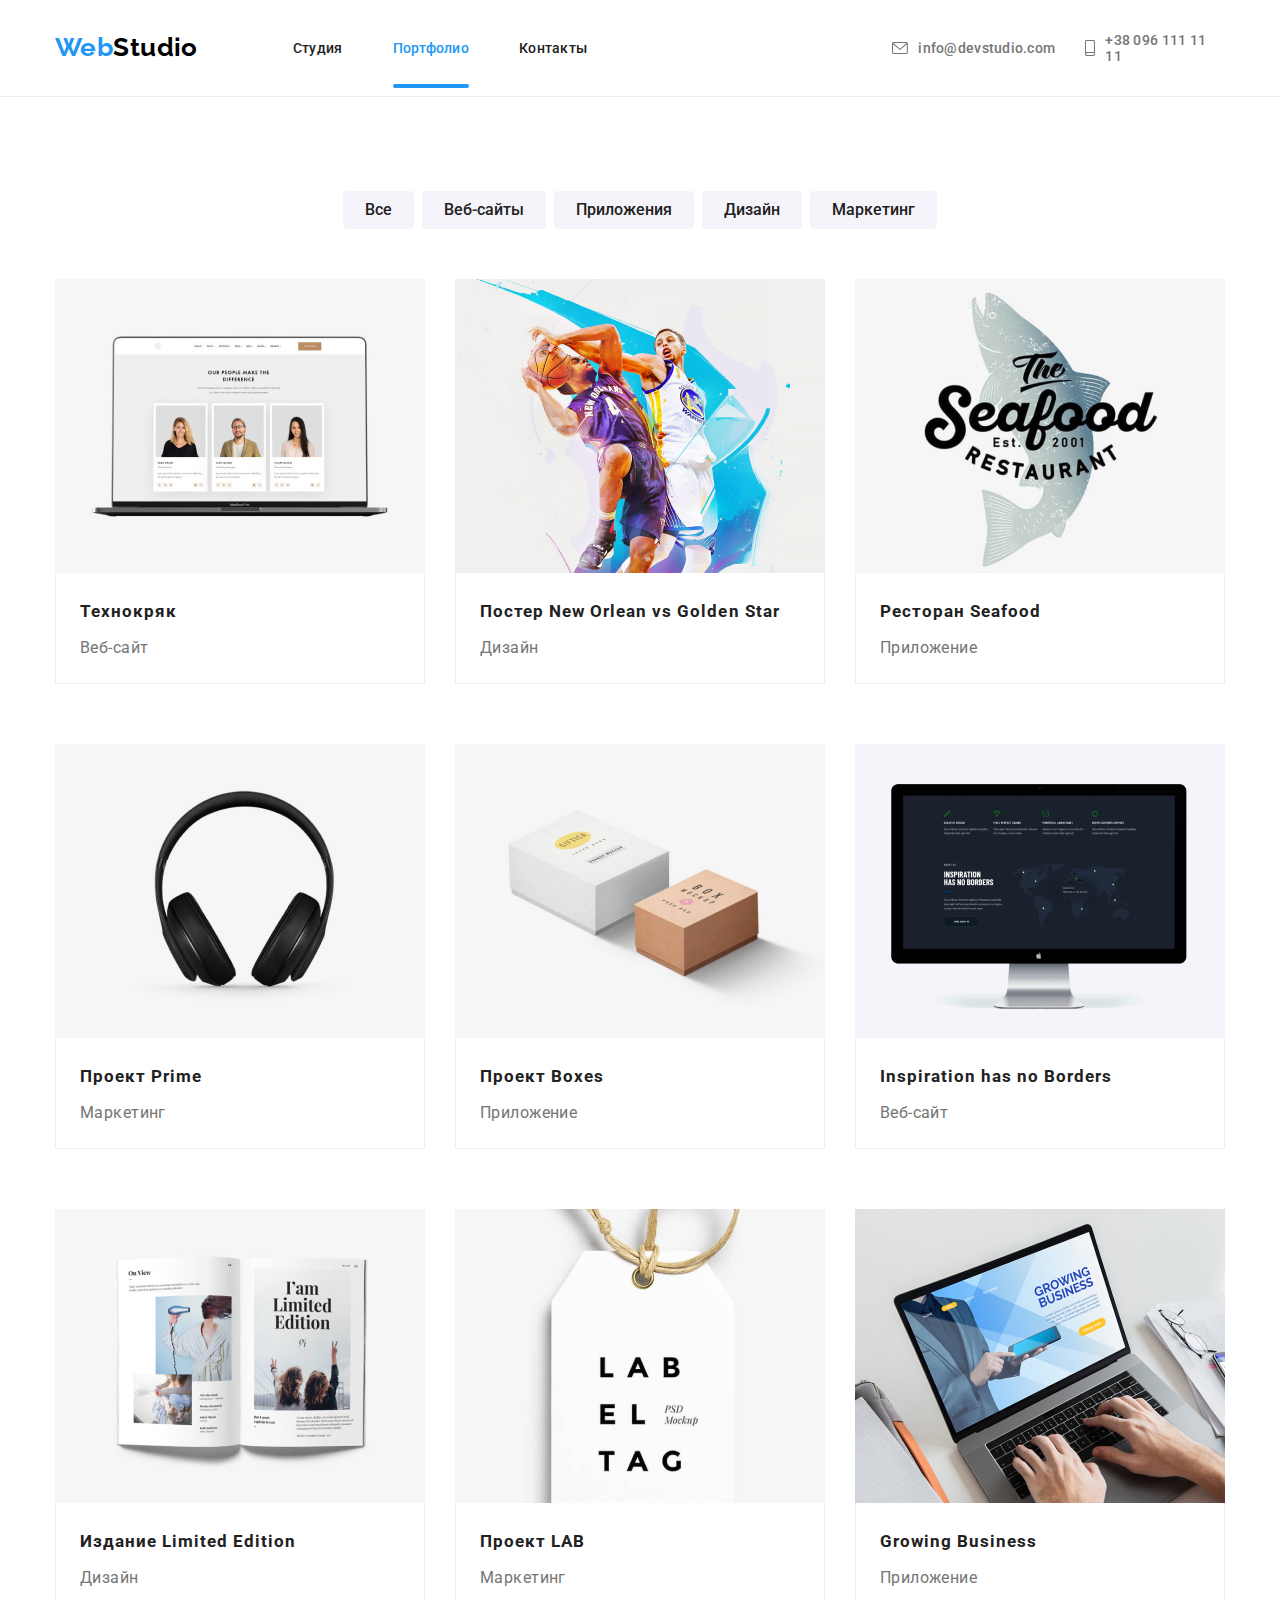
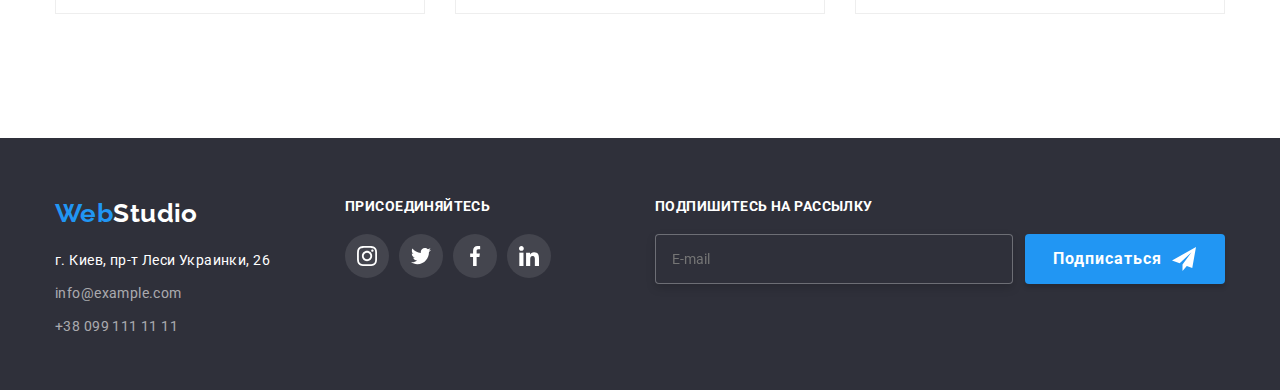
==== commit fe79d4db: "width=device-width" ====
--- a/portfolio.html
+++ b/portfolio.html
@@ -2,7 +2,7 @@
 <html lang="ru">
   <head>
     <meta charset="UTF-8" />
-    <meta name="viewport" content=", initial-scale=1.0" />
+    <meta name="viewport" content="width=device-width, initial-scale=1.0" />
     <title>Document</title>
     <link rel="preconnect" href="https://fonts.gstatic.com" />
     <link rel="stylesheet" href="https://fonts.googleapis.com/css2?family=Raleway:wght@700&family=Roboto:wght@400;500;700;900&display=swap" />
@@ -82,27 +82,28 @@
             <li class="card portfolio-item">
               <a href="" class="section-link">
                 <div class="portfolio-img-wrap">
-                  <source
-                    srcset="./imajes/portfolio/desk/port1-desk.webp 1x, ./imajes/portfolio/desk/port1-desk@2x.webp 2x"
-                    media="(min-width: 1200px)"
-                    type="imaje/webp"
-                  />
-                  <source
-                    srcset="./imajes/portfolio/desk/port1-desk.jpg 1x, ./imajes/portfolio/desk/port1-desk@2x.jpg 2x"
-                    media="(min-width: 1200px)"
-                  />
-                  <source
-                    srcset="./imajes/portfolio/tabl/port1-tabl.webp 1x, ./imajes/portfolio/tabl/port1-tabl@2x.webp 2x"
-                    media="(min-width: 768px)"
-                    type="imaje/webp"
-                  />
-                  <source
-                    srcset="./imajes/portfolio/tabl/port1-tabl.jpg 1x, ./imajes/portfolio/tabl/port1-tabl@2x.jpg 2x"
-                    media="(min-width: 768px)"
-                  />
-                  <source srcset="./imajes/portfolio/mob/port1-mob.webp 1x, ./imajes/portfolio/mob/port1-mob@2x.webp 2x" type="imaje/webp" />
-                  <img srcset="./imajes/portfolio/mob/port1-mob.jpg 1x, ./imajes/portfolio/mob/port1-mob@2x.jpg 2x" alt="Ноутбук" />
-
+                  <picture class="picture">
+                    <source
+                      srcset="./imajes/portfolio/desk/port1-desk.webp 1x, ./imajes/portfolio/desk/port1-desk@2x.webp 2x"
+                      media="(min-width: 1200px)"
+                      type="imaje/webp"
+                    />
+                    <source
+                      srcset="./imajes/portfolio/desk/port1-desk.jpg 1x, ./imajes/portfolio/desk/port1-desk@2x.jpg 2x"
+                      media="(min-width: 1200px)"
+                    />
+                    <source
+                      srcset="./imajes/portfolio/tabl/port1-tabl.webp 1x, ./imajes/portfolio/tabl/port1-tabl@2x.webp 2x"
+                      media="(min-width: 768px)"
+                      type="imaje/webp"
+                    />
+                    <source
+                      srcset="./imajes/portfolio/tabl/port1-tabl.jpg 1x, ./imajes/portfolio/tabl/port1-tabl@2x.jpg 2x"
+                      media="(min-width: 768px)"
+                    />
+                    <source srcset="./imajes/portfolio/mob/port1-mob.webp 1x, ./imajes/portfolio/mob/port1-mob@2x.webp 2x" type="imaje/webp" />
+                    <img srcset="./imajes/portfolio/mob/port1-mob.jpg 1x, ./imajes/portfolio/mob/port1-mob@2x.jpg 2x" alt="Ноутбук" />
+                  </picture>
                   <div class="portfolio-content">
                     <p class="overlay">
                       Технокряк это современная площадка распространения коронавируса. Компании используют эту платформу для цифрового шпионажа и атак
@@ -119,7 +120,33 @@
             <li class="card portfolio-item">
               <a href="" class="section-link">
                 <div class="portfolio-img-wrap">
-                  <img class="portfolio-list-img" src="./imajes/portfolio/img2.jpg" width="370" height="294" alt="Баскетболисты" />
+                  <picture class="picture">
+                    <source
+                      srcset="./imajes/portfolio/desk/port2-desk.webp 1x, ./imajes/portfolio/desk/port2-desk@2x.webp 2x"
+                      media="(min-width: 1200px)"
+                      type="imaje/webp"
+                    />
+                    <source
+                      srcset="./imajes/portfolio/desk/port2-desk.jpg 1x, ./imajes/portfolio/desk/port2-desk@2x.jpg 2x"
+                      media="(min-width: 1200px)"
+                    />
+                    <source
+                      srcset="./imajes/portfolio/tabl/port2-tabl.webp 1x, ./imajes/portfolio/tabl/port2-tabl@2x.webp 2x"
+                      media="(min-width: 768px)"
+                      type="imaje/webp"
+                    />
+                    <source
+                      srcset="./imajes/portfolio/tabl/port2-tabl.jpg 1x, ./imajes/portfolio/tabl/port2-tabl@2x.jpg 2x"
+                      media="(min-width: 768px)"
+                    />
+                    <source srcset="./imajes/portfolio/mob/port2-mob.jpg 1x, ./imajes/portfolio/mob/port2-mob@2x.jpg 2x" media="(min-width: 320px)" />
+                    <source
+                      srcset="./imajes/portfolio/mob/port2-mob.webp 1x, ./imajes/portfolio/mob/port2-mob@2x.webp 2x"
+                      media="(min-width: 320px)"
+                      type="imaje/webp"
+                    />
+                    <img class="portfolio-pics" src="./imajes/portfolio/mob/port2-mob.jpg" alt="Баскетболисты" />
+                  </picture>
                   <div class="portfolio-content">
                     <p class="overlay">
                       Технокряк это современная площадка распространения коронавируса. Компании используют эту платформу для цифрового шпионажа и атак
@@ -136,7 +163,28 @@
             <li class="card portfolio-item">
               <a href="" class="section-link">
                 <div class="portfolio-img-wrap">
-                  <img class="portfolio-list-img" src="./imajes/portfolio/img3.jpg" width="370" height="294" alt="Реклама ресторана" />
+                  <picture class="picture">
+                    <source
+                      srcset="./imajes/portfolio/desk/port3-desk.webp 1x, ./imajes/portfolio/desk/port3-desk@2x.webp 2x"
+                      media="(min-width: 1200px)"
+                      type="imaje/webp"
+                    />
+                    <source
+                      srcset="./imajes/portfolio/desk/port3-desk.jpg 1x, ./imajes/portfolio/desk/port3-desk@2x.jpg 2x"
+                      media="(min-width: 1200px)"
+                    />
+                    <source
+                      srcset="./imajes/portfolio/tabl/port3-tabl.webp 1x, ./imajes/portfolio/tabl/port3-tabl@2x.webp 2x"
+                      media="(min-width: 768px)"
+                      type="imaje/webp"
+                    />
+                    <source
+                      srcset="./imajes/portfolio/tabl/port3-tabl.jpg 1x, ./imajes/portfolio/tabl/port3-tabl@2x.jpg 2x"
+                      media="(min-width: 768px)"
+                    />
+                    <source srcset="./imajes/portfolio/mob/port3-mob.webp 1x, ./imajes/portfolio/mob/port3-mob@2x.webp 2x" type="imaje/webp" />
+                    <img srcset="./imajes/portfolio/mob/port3-mob.jpg 1x, ./imajes/portfolio/mob/port3-mob@2x.jpg 2x" alt="Реклама ресторана" />
+                  </picture>
                   <div class="portfolio-content">
                     <p class="overlay">
                       Технокряк это современная площадка распространения коронавируса. Компании используют эту платформу для цифрового шпионажа и атак
@@ -153,7 +201,28 @@
             <li class="card portfolio-item">
               <a href="" class="section-link">
                 <div class="portfolio-img-wrap">
-                  <img class="portfolio-list-img" src="./imajes/portfolio/img4.jpg" width="370" height="294" alt="Наушники" />
+                  <picture>
+                    <source
+                      srcset="./imajes/portfolio/desk/port4-desk.webp 1x, ./imajes/portfolio/desk/port4-desk@2x.webp 2x"
+                      media="(min-width: 1200px)"
+                      type="imaje/webp"
+                    />
+                    <source
+                      srcset="./imajes/portfolio/desk/port4-desk.jpg 1x, ./imajes/portfolio/desk/port4-desk@2x.jpg 2x"
+                      media="(min-width: 1200px)"
+                    />
+                    <source
+                      srcset="./imajes/portfolio/tabl/port4-tabl.webp 1x, ./imajes/portfolio/tabl/port4-tabl@2x.webp 2x"
+                      media="(min-width: 768px)"
+                      type="imaje/webp"
+                    />
+                    <source
+                      srcset="./imajes/portfolio/tabl/port4-tabl.jpg 1x, ./imajes/portfolio/tabl/port4-tabl@2x.jpg 2x"
+                      media="(min-width: 768px)"
+                    />
+                    <source srcset="./imajes/portfolio/mob/port4-mob.webp 1x, ./imajes/portfolio/mob/port4-mob@2x.webp 2x" type="imaje/webp" />
+                    <img srcset="./imajes/portfolio/mob/port4-mob.jpg 1x, ./imajes/portfolio/mob/port4-mob@2x.jpg 2x" alt="Наушники" />
+                  </picture>
                   <div class="portfolio-content">
                     <p class="overlay">
                       Технокряк это современная площадка распространения коронавируса. Компании используют эту платформу для цифрового шпионажа и атак
@@ -170,7 +239,28 @@
             <li class="card portfolio-item">
               <a href="" class="section-link">
                 <div class="portfolio-img-wrap">
-                  <img class="portfolio-list-img" src="./imajes/portfolio/img5.jpg" width="370" height="294" alt="Коробки" />
+                  <picture>
+                    <source
+                      srcset="./imajes/portfolio/desk/port5-desk.webp 1x, ./imajes/portfolio/desk/port5-desk@2x.webp 2x"
+                      media="(min-width: 1200px)"
+                      type="imaje/webp"
+                    />
+                    <source
+                      srcset="./imajes/portfolio/desk/port5-desk.jpg 1x, ./imajes/portfolio/desk/port5-desk@2x.jpg 2x"
+                      media="(min-width: 1200px)"
+                    />
+                    <source
+                      srcset="./imajes/portfolio/tabl/port5-tabl.webp 1x, ./imajes/portfolio/tabl/port5-tabl@2x.webp 2x"
+                      media="(min-width: 768px)"
+                      type="imaje/webp"
+                    />
+                    <source
+                      srcset="./imajes/portfolio/tabl/port5-tabl.jpg 1x, ./imajes/portfolio/tabl/port5-tabl@2x.jpg 2x"
+                      media="(min-width: 768px)"
+                    />
+                    <source srcset="./imajes/portfolio/mob/port5-mob.webp 1x, ./imajes/portfolio/mob/port5-mob@2x.webp 2x" type="imaje/webp" />
+                    <img srcset="./imajes/portfolio/mob/port5-mob.jpg 1x, ./imajes/portfolio/mob/port5-mob@2x.jpg 2x" alt="Коробки" />
+                  </picture>
                   <div class="portfolio-content">
                     <p class="overlay">
                       Технокряк это современная площадка распространения коронавируса. Компании используют эту платформу для цифрового шпионажа и атак
@@ -187,7 +277,28 @@
             <li class="card portfolio-item">
               <a href="" class="section-link">
                 <div class="portfolio-img-wrap">
-                  <img class="portfolio-list-img" src="./imajes/portfolio/img6.jpg" width="370" height="294" alt="Монитор" />
+                  <picture>
+                    <source
+                      srcset="./imajes/portfolio/desk/port6-desk.webp 1x, ./imajes/portfolio/desk/port6-desk@2x.webp 2x"
+                      media="(min-width: 1200px)"
+                      type="imaje/webp"
+                    />
+                    <source
+                      srcset="./imajes/portfolio/desk/port6-desk.jpg 1x, ./imajes/portfolio/desk/port6-desk@2x.jpg 2x"
+                      media="(min-width: 1200px)"
+                    />
+                    <source
+                      srcset="./imajes/portfolio/tabl/port6-tabl.webp 1x, ./imajes/portfolio/tabl/port6-tabl@2x.webp 2x"
+                      media="(min-width: 768px)"
+                      type="imaje/webp"
+                    />
+                    <source
+                      srcset="./imajes/portfolio/tabl/port6-tabl.jpg 1x, ./imajes/portfolio/tabl/port6-tabl@2x.jpg 2x"
+                      media="(min-width: 768px)"
+                    />
+                    <source srcset="./imajes/portfolio/mob/port6-mob.webp 1x, ./imajes/portfolio/mob/port6-mob@2x.webp 2x" type="imaje/webp" />
+                    <img srcset="./imajes/portfolio/mob/port6-mob.jpg 1x, ./imajes/portfolio/mob/port6-mob@2x.jpg 2x" alt="Монитор" />
+                  </picture>
                   <div class="portfolio-content">
                     <p class="overlay">
                       Технокряк это современная площадка распространения коронавируса. Компании используют эту платформу для цифрового шпионажа и атак
@@ -204,7 +315,28 @@
             <li class="card portfolio-item">
               <a href="" class="section-link">
                 <div class="portfolio-img-wrap">
-                  <img class="portfolio-list-img" src="./imajes/portfolio/img7.jpg" width="370" height="294" alt="Журнал" />
+                  <picture>
+                    <source
+                      srcset="./imajes/portfolio/desk/port7-desk.webp 1x, ./imajes/portfolio/desk/port7-desk@2x.webp 2x"
+                      media="(min-width: 1200px)"
+                      type="imaje/webp"
+                    />
+                    <source
+                      srcset="./imajes/portfolio/desk/port7-desk.jpg 1x, ./imajes/portfolio/desk/port7-desk@2x.jpg 2x"
+                      media="(min-width: 1200px)"
+                    />
+                    <source
+                      srcset="./imajes/portfolio/tabl/port7-tabl.webp 1x, ./imajes/portfolio/tabl/port7-tabl@2x.webp 2x"
+                      media="(min-width: 768px)"
+                      type="imaje/webp"
+                    />
+                    <source
+                      srcset="./imajes/portfolio/tabl/port7-tabl.jpg 1x, ./imajes/portfolio/tabl/port7-tabl@2x.jpg 2x"
+                      media="(min-width: 768px)"
+                    />
+                    <source srcset="./imajes/portfolio/mob/port7-mob.webp 1x, ./imajes/portfolio/mob/port7-mob@2x.webp 2x" type="imaje/webp" />
+                    <img srcset="./imajes/portfolio/mob/port7-mob.jpg 1x, ./imajes/portfolio/mob/port7-mob@2x.jpg 2x" alt="Журнал" />
+                  </picture>
                   <div class="portfolio-content">
                     <p class="overlay">
                       Технокряк это современная площадка распространения коронавируса. Компании используют эту платформу для цифрового шпионажа и атак
@@ -221,7 +353,28 @@
             <li class="card portfolio-item">
               <a href="" class="section-link">
                 <div class="portfolio-img-wrap">
-                  <img class="portfolio-list-img" src="./imajes/portfolio/img8.jpg" width="370" height="294" alt="Бирка" />
+                  <picture>
+                    <source
+                      srcset="./imajes/portfolio/desk/port8-desk.webp 1x, ./imajes/portfolio/desk/port8-desk@2x.webp 2x"
+                      media="(min-width: 1200px)"
+                      type="imaje/webp"
+                    />
+                    <source
+                      srcset="./imajes/portfolio/desk/port8-desk.jpg 1x, ./imajes/portfolio/desk/port8-desk@2x.jpg 2x"
+                      media="(min-width: 1200px)"
+                    />
+                    <source
+                      srcset="./imajes/portfolio/tabl/port8-tabl.webp 1x, ./imajes/portfolio/tabl/port8-tabl@2x.webp 2x"
+                      media="(min-width: 768px)"
+                      type="imaje/webp"
+                    />
+                    <source
+                      srcset="./imajes/portfolio/tabl/port8-tabl.jpg 1x, ./imajes/portfolio/tabl/port8-tabl@2x.jpg 2x"
+                      media="(min-width: 768px)"
+                    />
+                    <source srcset="./imajes/portfolio/mob/port8-mob.webp 1x, ./imajes/portfolio/mob/port8-mob@2x.webp 2x" type="imaje/webp" />
+                    <img srcset="./imajes/portfolio/mob/port8-mob.jpg 1x, ./imajes/portfolio/mob/port8-mob@2x.jpg 2x" alt="Брелок" />
+                  </picture>
                   <div class="portfolio-content">
                     <p class="overlay">
                       Технокряк это современная площадка распространения коронавируса. Компании используют эту платформу для цифрового шпионажа и атак
@@ -238,7 +391,28 @@
             <li class="card portfolio-item">
               <a href="" class="section-link">
                 <div class="portfolio-img-wrap">
-                  <img class="portfolio-list-img" src="./imajes/portfolio/img9.jpg" width="370" height="294" alt="Приложение" />
+                  <picture>
+                    <source
+                      srcset="./imajes/portfolio/desk/port9-desk.webp 1x, ./imajes/portfolio/desk/port9-desk@2x.webp 2x"
+                      media="(min-width: 1200px)"
+                      type="imaje/webp"
+                    />
+                    <source
+                      srcset="./imajes/portfolio/desk/port9-desk.jpg 1x, ./imajes/portfolio/desk/port9-desk@2x.jpg 2x"
+                      media="(min-width: 1200px)"
+                    />
+                    <source
+                      srcset="./imajes/portfolio/tabl/port9-tabl.webp 1x, ./imajes/portfolio/tabl/port9-tabl@2x.webp 2x"
+                      media="(min-width: 768px)"
+                      type="imaje/webp"
+                    />
+                    <source
+                      srcset="./imajes/portfolio/tabl/port9-tabl.jpg 1x, ./imajes/portfolio/tabl/port9-tabl@2x.jpg 2x"
+                      media="(min-width: 768px)"
+                    />
+                    <source srcset="./imajes/portfolio/mob/port9-mob.webp 1x, ./imajes/portfolio/mob/port9-mob@2x.webp 2x" type="imaje/webp" />
+                    <img srcset="./imajes/portfolio/mob/port9-mob.jpg 1x, ./imajes/portfolio/mob/port9-mob@2x.jpg 2x" alt="Приложение" />
+                  </picture>
                   <div class="portfolio-content">
                     <p class="overlay">
                       Технокряк это современная площадка распространения коронавируса. Компании используют эту платформу для цифрового шпионажа и атак
@@ -338,10 +512,10 @@
       </button>
       <ul class="navigation-list">
         <li class="navigation-list-item">
-          <a href="./" class="navigation-link current">Студия</a>
+          <a href="./" class="navigation-link">Студия</a>
         </li>
         <li class="navigation-list-item">
-          <a href="./portfolio.html" class="navigation-link">Портфолио</a>
+          <a href="./portfolio.html" class="navigation-link current">Портфолио</a>
         </li>
         <li class="navigation-list-item">
           <a href="" class="navigation-link">Контакты</a>
--- a/css/main.min.css
+++ b/css/main.min.css
@@ -1,2 +1,2 @@
-:root{--accent-color: #2196f3;--main-color: #212121;--text-decoration-color: #757575;--card-portfolio-gap: 30px;--background-color: #fff}body{font-family:Roboto, sans-serif;font-size:14px;letter-spacing:0.03em}h1,h2,h3,h4,h5,h6{margin:0;font-family:Roboto}p{margin:0}ul,ol{padding:0;margin:0}a{text-decoration:none}ul{list-style:none}img{display:block;width:100%;height:auto}.container{width:100%;padding:0 15px;margin-left:auto;margin-right:auto}.header .container{display:flex}@media screen and (min-width: 480px){.container{max-width:480px}}@media screen and (min-width: 768px){.container{max-width:768px}.container-footer{display:flex;flex-wrap:wrap}}@media screen and (min-width: 1200px){.container{max-width:1200px}.container-footer{display:flex;justify-content:space-between;flex-wrap:nowrap}}.mobile-menu.is-open{opacity:1;visibility:visible;pointer-events:auto}.mobile-btn{display:block;margin-left:auto;fill:var(--main-color);border:none;background-color:transparent;transition:fill 250ms cubic-bezier(0.4, 0, 0.2, 1);cursor:pointer}.mobile-btn:hover,.mobile-btn:focus{transition:fill 250ms cubic-bezier(0.4, 0, 0.2, 1);fill:var(--accent-color)}.modal-btn{display:block;font-family:inherit;min-width:200px;font-size:16px;font-weight:700;line-height:1.875;padding:10px 32px;margin-left:auto;margin-right:auto;letter-spacing:0.06em;color:var(--background-color);background-color:var(--accent-color);box-shadow:0px 4px 4px rgba(0,0,0,0.15);border-radius:4px;transition:all 250ms cubic-bezier(0.4, 0, 0.2, 1);cursor:pointer}.modal-btn:hover,.modal-btn:focus{color:var(--background-color);filter:drop-shadow(0px 4px 4px rgba(0,0,0,0.25))}.open-menu{display:inline-flex;margin-left:auto;margin-right:auto;padding:0;border:none;z-index:999;top:10px;right:15px}.open-menu:hover,.open-menu:focus{fill:var(--accent-color)}.close-menu{position:absolute;top:10px;right:15px;width:40px;height:40px;background-color:transparent;border:none;transition:fill 250ms cubic-bezier(0.4, 0, 0.2, 1);cursor:pointer}@media screen and (min-width: 768px){.mobile-btn{display:none}.close-menu{display:none}}.mobile-menu{position:fixed;z-index:100;display:flex;flex-direction:column;top:0;left:0;width:100%;height:100vh;max-height:796px;overflow:scroll;padding:45px 40px;background-color:var(--background-color);opacity:0;visibility:hidden;pointer-events:none}@media screen and (min-width: 768px){.mobile-menu{display:none}}.backdrop{position:fixed;top:0;left:0;width:100%;height:100%;background-color:rgba(0,0,0,0.2);opacity:1;visibility:visible;pointer-events:auto;transition:all 500ms cubic-bezier(0.4, 0, 0.2, 1)}.modal{position:absolute;top:50%;left:50%;transform:translate(-50%, -50%) scale(1);width:450px;height:609px;background-color:#fff;padding:40px}.button-icon{width:11px;height:11px;fill:#000000;transition:fill 250ms cubic-bezier(0.4, 0, 0.2, 1)}.close-modal{position:absolute;top:8px;right:8px;width:var(--card-portfolio-gap);height:var(--card-portfolio-gap);background-color:transparent;border:1px solid rgba(0,0,0,0.1);border-radius:50%;cursor:pointer}.close-modal:hover .button-icon,.close-modal:focus .button-icon{fill:var(--accent-color);transition:fill 250ms cubic-bezier(0.4, 0, 0.2, 1)}.is-hidden{opacity:0;visibility:hidden;pointer-events:none}.modal-form{display:flex;flex-direction:column}.modal-form-input{display:block;width:100%;height:40px;line-height:1.143;letter-spacing:0.01em;border:1px solid rgba(33,33,33,0.2);border-radius:4px;cursor:pointer;padding-left:42px;transition:border-color 250ms cubic-bezier(0.4, 0, 0.2, 1)}.modal-form-input:focus{outline:none;border-color:var(--accent-color)}.modal-form-field{font-size:12px;line-height:1.167;letter-spacing:0.01em;color:var(--text-decoration-color)}.modal-form-field:not(:last-child){margin-bottom:10px}.lead{font-size:20px;font-weight:700;line-height:1.5;text-align:center;margin-bottom:12px;color:var(--main-color)}.modal-form-icon{position:absolute;left:12px;top:50%;transform:translateY(-50%);display:block;width:18px;height:18px;transition:fill 250ms cubic-bezier(0.4, 0, 0.2, 1)}.modal-form-input:focus+.modal-form-icon{fill:var(--accent-color)}.modal-form-input-wrapper{position:relative;display:block;margin-top:4px}.modal-form-message{display:block;width:100%;height:120px;line-height:1.143;letter-spacing:0.01em;border:1px solid rgba(33,33,33,0.2);border-radius:4px;margin-top:4px;resize:none;padding:12px 16px;transition:border-color 250ms cubic-bezier(0.4, 0, 0.2, 1)}.modal-form-message:focus{outline:none;border-color:var(--accent-color)}.modal-form-message::placeholder{color:rgba(117,117,117,0.5)}.visually-hidden{position:absolute;clip:rect(1px, 1px, 1px, 1px);padding:0;border:0;height:1px;width:1px;overflow:hidden}.modal-form-policy-label{min-width:370px;height:14px;font-size:12px;font-weight:400;line-height:1.167;color:var(--text-decoration-color)}.modal-form-policy-label::before{display:inline-block;content:"";width:16px;height:15px;margin-right:4px;vertical-align:middle;border-radius:4px;box-shadow:0px 1px 3px rgba(0,0,0,0.12),0px 1px 1px rgba(0,0,0,0.14),0px 2px 1px rgba(0,0,0,0.2);transition:background-color 250ms cubic-bezier(0.4, 0, 0.2, 1)}.modal-form-policy-check:checked+.modal-form-policy-label::before{background-image:url("../imajes/iconcheck.svg");background-repeat:no-repeat;background-position:left}.link-policy{color:var(--accent-color);text-decoration-line:underline}.modal-form-btn{width:200px;margin-left:auto;margin-right:auto;margin-top:var(--card-portfolio-gap);font-size:16px;font-weight:700;line-height:1.875;letter-spacing:0.06em;background:var(--accent-color);color:var(--background-color);box-shadow:0px 4px 4px rgba(0,0,0,0.15);border-radius:4px;padding:10px 56px;border:0;cursor:pointer;transition:background-color 250ms cubic-bezier(0.4, 0, 0.2, 1)}.modal-form-btn:hover,.modal-form-btn:focus{background-color:#188ce8}@media screen and (min-width: 1200px){.modal{width:528px;height:581px}.lead{line-height:1.15}.modal-form-policy-label{min-width:400px;height:24px;font-size:14px;font-weight:400;line-height:1.714;color:var(--text-decoration-color)}.modal-form-policy-label::before{margin-right:8px}}.section{padding-top:60px;padding-bottom:60px}.features-section{padding-top:60px;padding-bottom:var(--card-portfolio-gap)}.team-section{padding-bottom:60px;padding-top:var(--card-portfolio-gap);background-color:#f5f4fa}.about-section{display:none}@media screen and (min-width: 1200px){.section{padding-top:94px;padding-bottom:94px}.features-section{padding-top:94px;padding-bottom:47px}.team-section{padding-bottom:94px;padding-top:94px}.about-section{display:block;padding-top:47px;padding-bottom:94px}}.social-list-link{display:flex;justify-content:center;align-items:center;cursor:pointer;width:44px;height:44px;background-color:rgba(255,255,255,0.1);border-radius:50%;transition:background-color 250ms cubic-bezier(0.4, 0, 0.2, 1)}.social-list-link:hover,.social-list-link:focus{background-color:#2196f3}.social-list-link:hover .footer,.social-list-link:focus .footer{background-color:rgba(255,255,255,0.1)}.social-list{justify-content:center;display:flex}.social-team-list{display:flex;justify-content:center}.social-list-icon{width:20px;height:20px;fill:#afb1b8;transition:fill 250ms cubic-bezier(0.4, 0, 0.2, 1)}.social-list-link:hover .social-list-icon,.social-list-link:focus .social-list-icon{fill:var(--background-color)}.social-list-link:hover .social-list-icon .footer,.social-list-link:focus .social-list-icon .footer{fill:var(--background-color)}.social-list-item:not(:last-child){margin-right:10px}@media screen and (min-width: 1200px){.social-team-list{justify-content:space-between}.social-list{display:inline-flex}}.title{font-size:36px;font-weight:700;line-height:1.167;margin-left:auto;margin-right:auto;margin-top:auto;margin-bottom:50px;text-align:center;color:var(--main-color)}.clients-title{font-size:28px;font-weight:700;line-height:1.179;margin-left:auto;margin-right:auto;margin-top:auto;margin-bottom:var(--card-portfolio-gap);text-align:center;color:var(--main-color)}.features-title{min-width:270px;font-size:14px;font-weight:700;line-height:1.143;margin-top:0;margin-bottom:10px;text-align:center;text-transform:uppercase;color:var(--main-color)}@media screen and (min-width: 768px){.features-title{text-align:left}}@media screen and (min-width: 1200px){.clients-title{font-size:36px;line-height:1.166;margin-bottom:50px}}.menu-icon{width:24px;height:16px}.close-icon{width:18.67px;height:18.67px}.contact-list .mobile-menu{margin-bottom:306px}.logotipe-link{width:134px;font-family:Raleway;font-size:24px;font-weight:700;line-height:1.167;margin-right:88px;margin-top:16px;margin-bottom:16px;color:var(--accent-color)}.logotipe-link>.logotipe-part{color:#000000}.header{border-bottom:1px solid #ececec}.navigation{display:none}.navigation-link.current{display:block;font-size:40px;font-weight:500;line-height:1.175;letter-spacing:0.02em;color:var(--main-color);transition:color 250ms cubic-bezier(0.4, 0, 0.2, 1)}.navigation-list .navigation-link.current{position:relative;color:var(--accent-color)}.navigation-list .navigation-link.current:hover,.navigation-list .navigation-link.current:focus{color:var(--accent-color)}.navigation-link{display:block;font-size:40px;font-weight:500;line-height:1.175;letter-spacing:0.02em;color:var(--main-color);transition:color 250ms cubic-bezier(0.4, 0, 0.2, 1)}.navigation-link:hover,.navigation-link:focus{color:var(--accent-color)}.navigation-list-item:not(:last-child){margin-bottom:32px}.navigation-list-item:last-child{margin-bottom:302px}.contact-list{display:block;margin-bottom:64px}.contact-list::before{content:""}.contact-list-item:not(:last-child){margin-bottom:32px}.mailto-link{font-size:24px;font-weight:500;line-height:1.167;letter-spacing:0.02em;color:var(--text-decoration-color);transition:color 250ms cubic-bezier(0.4, 0, 0.2, 1)}.mailto-link:hover,.mailto-link:focus{color:var(--accent-color)}.tel-link{font-size:34px;font-weight:500;line-height:1.176;letter-spacing:0.02em;color:var(--accent-color);transition:color 250ms cubic-bezier(0.4, 0, 0.2, 1)}.social-menu{display:flex;flex-wrap:wrap}.mobile-social-item:not(:last-child){margin-right:10px;padding-right:10px;border-right:1px solid rgba(33,33,33,0.2)}.mobile-social-link{font-size:18px;font-weight:500;line-height:1.222;letter-spacing:0.02em;color:var(--accent-color);cursor:pointer}@media screen and (min-width: 768px){.logotipe-link{margin-top:26px;margin-bottom:26px}.navigation{display:flex;align-items:center}.navigation-list{display:flex;align-items:center}.navigation-list-item:not(:last-child){margin-right:50px;margin-bottom:0}.navigation-list-item:last-child{margin-bottom:0}.navigation-link.current{padding-top:32px;padding-bottom:32px;font-size:14px;font-weight:500;line-height:1.143}.navigation-list .navigation-link.current::after{position:absolute;display:block;top:76px;content:"";left:0;width:100%;height:4px;background-color:var(--accent-color);border-radius:2px}.navigation-link{padding-top:32px;padding-bottom:32px;font-size:14px;font-weight:500;line-height:1.143}.contact-list{display:block;margin-left:84px;margin-bottom:0}.contact-list::before{content:""}.contact-list-item:not(:last-child){margin-bottom:10px}.mailto-link{display:flex;align-items:center;font-size:12px;font-weight:500;line-height:1.167;padding-top:21px}.tel-link{display:flex;align-items:center;padding-bottom:21px;font-size:12px;font-weight:500;line-height:1.167;color:var(--text-decoration-color)}.tel-link:hover,.tel-link:focus{color:var(--accent-color)}.phone-list-icon{display:flex;width:10px;height:14px;margin-right:8px;transition:fill 250ms cubic-bezier(0.4, 0, 0.2, 1);fill:var(--text-decoration-color)}.tel-link:hover .phone-list-icon,.tel-link:focus .phone-list-icon{fill:var(--accent-color)}.mail-list-icon{display:flex;width:14px;height:10px;margin-right:8px;transition:fill 250ms cubic-bezier(0.4, 0, 0.2, 1);fill:var(--text-decoration-color)}.mailto-link:hover .mail-list-icon,.mailto-link:focus .mail-list-icon{fill:var(--accent-color)}}@media screen and (min-width: 768px) and (min-width: 1200px){.logotipe-link{width:145px;font-size:26px;font-weight:700;line-height:1.192;margin-right:93px;margin-top:24px;margin-bottom:25px}.contact-list{display:flex;align-items:center;padding:0;margin:0;margin-left:305px;list-style:none}.contact-list-item:not(:last-child){margin-right:var(--card-portfolio-gap);margin-bottom:0}.mailto-link{display:flex;align-items:center;min-width:135px;font-size:14px;font-weight:500;line-height:1.143;padding-top:32px;padding-bottom:32px}.tel-link{display:flex;align-items:center;min-width:122px;padding-top:32px;padding-bottom:32px;font-size:14px;font-weight:500;line-height:1.143}.phone-list-icon{width:10px;height:16px;margin-right:10px;transition:fill 250ms cubic-bezier(0.4, 0, 0.2, 1)}.mail-list-icon{width:16px;height:12px;margin-right:10px}}.container-hero{width:100%;padding:118px 0;background-image:linear-gradient(rgba(47,48,58,0.4), rgba(47,48,58,0.4)),url("../imajes/hero/bg-mobile.jpg");background-size:cover}@media screen and (min-device-pixel-ratio: 2), screen and (min-resolution: 192dpi), screen and (min-resolution: 2dppx){.container-hero{background-image:linear-gradient(rgba(47,48,58,0.4), rgba(47,48,58,0.4)),url("../imajes/hero/bg-mobile@2x.jpg")}}.hero-title{width:100%;font-size:26px;font-weight:900;line-height:1.615;margin-top:auto;margin-bottom:30px;margin-left:auto;margin-right:auto;letter-spacing:0.06em;text-align:center;text-transform:uppercase;color:var(--background-color)}@media screen and (min-width: 768px){.hero-title{max-width:360px}}@media screen and (min-width: 1200px){.hero-title{max-width:696px;font-size:44px;line-height:1.363}}@media screen and (min-width: 768px){.container-hero{min-width:768px;padding:118px 60px;background-image:linear-gradient(rgba(47,48,58,0.4), rgba(47,48,58,0.4)),url("../imajes/hero/bg-tablet.jpg");background-size:cover}}@media screen and (min-device-pixel-ratio: 2) and (min-width: 768px), screen and (min-resolution: 192dpi) and (min-width: 768px), screen and (min-resolution: 2dppx) and (min-width: 768px){.container-hero{background-image:linear-gradient(rgba(47,48,58,0.4), rgba(47,48,58,0.4)),url("../imajes/hero/bg-tablet@2x.jpg")}}@media screen and (min-width: 1200px){.container-hero{min-width:1200px;height:600px;padding:200px;background-image:linear-gradient(rgba(47,48,58,0.4), rgba(47,48,58,0.4)),url("../imajes/hero/img.jpg");background-size:cover}}@media screen and (min-device-pixel-ratio: 2) and (min-width: 1200px), screen and (min-resolution: 192dpi) and (min-width: 1200px), screen and (min-resolution: 2dppx) and (min-width: 1200px){.container-hero{background-image:linear-gradient(rgba(47,48,58,0.4), rgba(47,48,58,0.4)),url("../imajes/hero/img@2x.jpg")}}.description{font-size:14px;font-weight:400;line-height:1.714;margin-top:0;margin-bottom:0;color:var(--text-decoration-color)}.item::before{display:block;content:"";width:100%;height:120px;margin-bottom:var(--card-portfolio-gap);background-position:center;background-color:#f5f4fa;border-radius:4px;background-repeat:no-repeat}.item{margin-bottom:var(--card-portfolio-gap)}.item:last-child{margin-bottom:0}.icon-antenna::before{background-image:url(../imajes/icons/antenna.svg)}.icon-clock::before{background-image:url(../imajes/icons/clock.svg)}.icon-diagram::before{background-image:url(../imajes/icons/diagram.svg)}.icon-astronaut::before{background-image:url(../imajes/icons/astronaut.svg)}@media screen and (min-width: 768px){.features-list{display:flex;flex-wrap:wrap}.item{width:354px;margin-right:var(--card-portfolio-gap)}.item:nth-child(n+3){margin-bottom:0}.item:nth-child(2n){margin-right:0}}@media screen and (min-width: 1200px){.features-list .item{flex-basis:calc(100% / 4 - 30px)}.features-list{flex-wrap:nowrap}.item:not(:last-child){margin-right:var(--card-portfolio-gap)}.item{margin-bottom:0}}@media screen and (min-width: 1200px){.about-list{display:flex;flex-wrap:wrap}.about-img{display:block;position:relative;overflow:hidden;margin-top:0;margin-bottom:0}.about-item{flex-basis:calc(100% / 3 - 30px)}.about-item:not(:last-child){margin-right:var(--card-portfolio-gap)}.about-content{position:absolute;display:flex;justify-content:center;width:100%;height:70px;left:0;right:0;bottom:0;padding:27px 83px;background:rgba(47,48,58,0.8) 80%}.label{position:absolute;width:100%;height:16px;font-size:14px;font-weight:700;line-height:1.143;text-align:center;text-transform:uppercase;color:var(--background-color)}.about-img-wrap{position:relative;overflow:hidden}}.team-title{min-width:151px;font-size:16px;font-weight:500;line-height:1.188;margin-bottom:10px;line-height:1.187;text-align:center;color:var(--main-color)}.team-list-content-wrapper{padding-top:var(--card-portfolio-gap);padding-left:32px;padding-right:32px}.team-description{min-width:130px;font-size:16px;font-weight:400;line-height:1.188;margin-top:10px;margin-bottom:16px;text-align:center;color:var(--text-decoration-color)}.team-item{padding-bottom:24px;width:100%;margin-bottom:var(--card-portfolio-gap);border-radius:0px 0px 4px 4px;box-shadow:0px 1px 3px rgba(0,0,0,0.12),0px 1px 1px rgba(0,0,0,0.14),0px 2px 1px rgba(0,0,0,0.2);background:var(--background-color)}.team-item:last-child{margin-bottom:0}@media screen and (min-width: 768px){.team-list{display:flex;flex-wrap:wrap}.team-description{min-width:76px}.team-item{margin-right:var(--card-portfolio-gap);flex-basis:calc(100% / 2 - 30px)}.team-item:nth-child(n+3){margin-bottom:0}.team-item:nth-child(2n){margin-right:0}}@media screen and (min-width: 1200px){.team-description{min-width:147px}.team-list{flex-wrap:nowrap}.team-item{margin-bottom:0;padding-bottom:var(--card-portfolio-gap);flex-basis:calc(100% / 4 - 30px)}.team-item:not(:last-child){margin-right:var(--card-portfolio-gap)}}.clients-list{display:flex;flex-wrap:wrap;margin-top:-30px;margin-left:-30px}.clients-item{margin-top:var(--card-portfolio-gap);margin-left:var(--card-portfolio-gap);flex-basis:calc(100% / 2 - 30px)}.clients-link{display:flex;justify-content:center;align-items:center;cursor:pointer;height:90px;border:1px solid #afb1b8;box-sizing:border-box;border-radius:4px;transition:border-color 250ms cubic-bezier(0.4, 0, 0.2, 1)}.clients-link:hover,.clients-link:focus{border-color:var(--accent-color)}.icon{transition:fill 250ms cubic-bezier(0.4, 0, 0.2, 1);fill:#afb1b8}.clients-link:hover .icon,.clients-link:focus .icon{fill:var(--accent-color)}@media screen and (min-width: 768px){.clients-item{flex-basis:calc(100% / 3 - 30px)}}@media screen and (min-width: 1200px){.clients-list{flex-wrap:nowrap}.clients-item{flex-basis:calc(100% / 6 - 30px)}}.section-link{display:block}.portfolio-box .section-link:hover,.portfolio-box .section-link:focus{box-shadow:0px 1px 1px rgba(0,0,0,0.12),0px 4px 4px rgba(0,0,0,0.06),1px 4px 6px rgba(0,0,0,0.16)}.portfolio-list{display:flex;flex-wrap:wrap;margin-bottom:40px}.portfolio-box{flex-wrap:wrap}.portfolio-section{padding-top:60px;padding-bottom:60px;background:var(--background-color)}.portfolio-title{font-size:18px;font-weight:700;line-height:2;margin-top:0;margin-bottom:4px;letter-spacing:0.06em;color:var(--main-color)}.portfolio-description{margin-top:0;margin-bottom:0;font-size:16px;font-weight:400;line-height:1.875;color:var(--text-decoration-color)}.nav-portfolio-item{margin-bottom:15px}.nav-portfolio-item:not(:last-child){margin-right:8px}.nav-portfolio-item:nth-child(n+4){margin-bottom:0}.portfolio-item{margin-top:var(--card-portfolio-gap);margin-left:var(--card-portfolio-gap);flex-basis:calc(100% / 3 - 30px);cursor:pointer}.items-descriptions{padding-top:20px;padding-right:24px;padding-bottom:20px;padding-left:24px;box-sizing:border-box;background:var(--background-color);border-right:1px solid #eeeeee;border-left:1px solid #eeeeee;border-bottom:1px solid #eeeeee}.portfolio-content{position:absolute;width:370px;left:0;right:0;top:0;bottom:0;padding:63px 24px;background:rgba(33,150,243,0.9) 90%;opacity:0;transition:700ms;transform:translatey(100%)}.section-link:hover .portfolio-content,.section-link:focus .portfolio-content{opacity:1;transform:translatey(0)}.overlay{position:absolute;width:322px;height:168px;text-align:left;font-size:18px;font-weight:400;line-height:1.556;color:var(--background-color)}.portfolio-img-wrap{position:relative;overflow:hidden}.portfolio-btn{font-family:inherit;display:inline-block;font-size:16px;font-weight:500;line-height:1.625;border-radius:4px;padding:6px 22px;text-align:center;border:transparent;background-color:#f5f4fa;color:var(--main-color);cursor:pointer;transition:all 250ms cubic-bezier(0.4, 0, 0.2, 1)}.portfolio-btn:hover,.portfolio-btn:focus{color:var(--background-color);background-color:var(--accent-color);box-shadow:0px 3px 1px rgba(0,0,0,0.1),0px 1px 2px rgba(0,0,0,0.08),0px 2px 2px rgba(0,0,0,0.12)}@media screen and (min-width: 768px){.section-link{display:block}.portfolio-box .section-link:hover,.portfolio-box .section-link:focus{box-shadow:0px 1px 1px rgba(0,0,0,0.12),0px 4px 4px rgba(0,0,0,0.06),1px 4px 6px rgba(0,0,0,0.16)}.portfolio-box{display:flex;flex-wrap:wrap;margin-top:calc(-1 * var(--card-portfolio-gap));margin-left:calc(-1 * var(--card-portfolio-gap))}.portfolio-section{padding-top:94px;padding-bottom:94px;background:var(--background-color)}.portfolio-title{font-size:18px;font-weight:700;line-height:2;margin-top:0;margin-bottom:4px;letter-spacing:0.06em;color:var(--main-color)}.portfolio-description{margin-top:0;margin-bottom:0;font-size:16px;line-height:1.875}.portfolio-list{display:flex;flex-wrap:nowrap;margin-bottom:50px;justify-content:center}.nav-portfolio-item:not(:last-child){margin-right:8px}.portfolio-item{margin-top:var(--card-portfolio-gap);margin-left:var(--card-portfolio-gap);flex-basis:calc(100% / 3 - 30px);cursor:pointer}.items-descriptions{padding-top:20px;padding-right:24px;padding-bottom:20px;padding-left:24px;box-sizing:border-box;background:var(--background-color);border-right:1px solid #eeeeee;border-left:1px solid #eeeeee;border-bottom:1px solid #eeeeee}.portfolio-content{position:absolute;width:370px;left:0;right:0;top:0;bottom:0;padding:63px 24px;background:rgba(33,150,243,0.9) 90%;opacity:0;transition:700ms;transform:translatey(100%)}.section-link:hover .portfolio-content,.section-link:focus .portfolio-content{opacity:1;transform:translatey(0)}.overlay{position:absolute;width:322px;height:168px;text-align:left;font-size:18px;font-weight:400;line-height:1.556;color:var(--background-color)}.portfolio-img-wrap{position:relative;overflow:hidden}.portfolio-btn{font-family:inherit;display:inline-block;font-weight:500;border-radius:4px;padding:6px 22px;line-height:1.625;text-align:center;border:transparent;background-color:#f5f4fa;color:var(--main-color);cursor:pointer;transition:all 250ms cubic-bezier(0.4, 0, 0.2, 1)}.portfolio-btn:hover,.portfolio-btn:focus{color:var(--background-color);background-color:var(--accent-color);box-shadow:0px 3px 1px rgba(0,0,0,0.1),0px 1px 2px rgba(0,0,0,0.08),0px 2px 2px rgba(0,0,0,0.12)}}.footer{padding-top:60px;padding-bottom:60px;background-color:#2f303a}.footer-logotipe-link{display:block;font-family:Raleway;font-size:26px;font-weight:700;line-height:1.192;color:var(--accent-color);text-decoration:none}.footer-item{margin-bottom:20px}.footer-item-address:not(:last-child){margin-bottom:9px}.footer-address-list .footer-mailto-link,.footer-address-list .footer-tel-link{transition:color 250ms cubic-bezier(0.4, 0, 0.2, 1)}.footer-map{width:232px;font-style:normal;font-size:14px;font-weight:400;line-height:1.714;color:var(--background-color)}.footer-logotipe-link>.logotipe-part{color:var(--background-color)}.address-contact{display:flex;flex-direction:column;align-items:center}.footer-mailto-link{width:232px;font-style:normal;font-size:14px;font-weight:400;line-height:1.714;color:rgba(255,255,255,0.6)}.footer-mailto-link:hover,.footer-mailto-link:focus{color:var(--accent-color)}.footer-tel-link{width:232px;font-style:normal;font-size:14px;font-weight:400;line-height:1.714;color:rgba(255,255,255,0.6)}.footer-tel-link:hover,.footer-tel-link:focus{color:var(--accent-color)}.footer-address-list .footer-tel-link:hover,.footer-address-list .footer-tel-link:focus{transition:color 250ms cubic-bezier(0.4, 0, 0.2, 1)}.footer-list-first-side{display:block;text-align:center;margin-bottom:60px}.footer-list-second-side{text-align:center;margin-bottom:60px}.footer-title{display:block;min-width:146px;height:16px;font-size:14px;font-weight:700;line-height:1.143;text-align:center;margin-bottom:20px;text-transform:uppercase;color:var(--background-color)}.footer-lead{display:block;font-size:14px;font-weight:700;line-height:1.143;margin-bottom:20px;text-align:center;text-transform:uppercase;color:var(--background-color)}.footer-form-input{display:block;width:100%;height:50px;margin-left:auto;margin-right:auto;padding-left:16px;color:rgba(255,255,255,0.6);background-color:#2f303a;border:1px solid rgba(255,255,255,0.3);box-sizing:border-box;filter:drop-shadow(0px 4px 4px rgba(0,0,0,0.15));border-radius:4px;outline:none;transition:background-color 250ms cubic-bezier(0.4, 0, 0.2, 1)}.footer-form-input:focus{border-color:#2196f3}.button{align-items:center;width:200px;height:50px;flex-shrink:0;padding-left:28px;padding-right:28px;padding-top:10px;padding-bottom:10px;font-size:16px;font-weight:700;line-height:1.875;letter-spacing:0.06em;color:var(--background-color);background:#2196f3;box-shadow:0px 4px 4px rgba(0,0,0,0.15);border-radius:4px;border:0;cursor:pointer;transition:background-color 250ms cubic-bezier(0.4, 0, 0.2, 1)}.button:focus,.button:hover{background-color:#188ce8}.footer-form .footer-form-btn{display:flex;margin-top:20px;margin-left:auto;margin-right:auto}.footer-form-icon{margin-left:10px;width:24px;height:24px;fill:var(--background-color)}.footer-list-icon{fill:var(--background-color)}@media screen and (min-width: 768px){.footer{display:flex;height:468px}.footer-item{margin-bottom:var(--card-portfolio-gap)}.footer-map,.footer-mailto-link,.footer-tel-link{text-align:center}.footer-logotipe-link{height:28px;text-align:center}.footer-list-first-side{width:355px;margin-bottom:0}.footer-list-second-side{width:355px;margin-bottom:0;margin-right:auto;margin-left:auto}.footer-list-third-side{margin-top:60px;margin-left:auto;margin-right:auto}.footer-title{margin-bottom:20px;text-align:center;text-transform:uppercase;color:var(--background-color)}.footer-form-input{width:482px}.footer-form .footer-form-btn{display:flex;margin-top:20px;margin-left:auto;margin-right:auto}}@media screen and (min-width: 1200px){.footer{height:252px}.footer-item{margin-bottom:20px}.address-contact{align-items:flex-start}.footer-logotipe-link{height:31px;font-size:26px;font-weight:700;line-height:1.192;text-align:left}.footer-map,.footer-mailto-link,.footer-tel-link{width:231px;text-align:left}.footer-title{text-align:left;min-width:145px}.footer-list-first-side{text-align:left;flex-direction:column;width:270px}.footer-list-second-side{text-align:left;width:270px}.footer-list-third-side{margin-top:0;width:570px;margin-right:0}.button{margin-left:12px}.footer-lead{text-align:left}.footer-form{display:flex}.footer-form-input{width:370px}.footer-form .footer-form-btn{margin-top:0;margin-left:12px}}
+:root{--accent-color: #2196f3;--main-color: #212121;--text-decoration-color: #757575;--card-portfolio-gap: 30px;--background-color: #fff}body{font-family:Roboto, sans-serif;font-size:14px;letter-spacing:0.03em}h1,h2,h3,h4,h5,h6{margin:0;font-family:Roboto}p{margin:0}ul,ol{padding:0;margin:0}a{text-decoration:none}ul{list-style:none}img{display:block;max-width:100%;height:auto}.container{width:100%;padding:0 15px;margin-left:auto;margin-right:auto}.header .container{display:flex;justify-content:space-between;align-items:center;padding-top:16px;padding-bottom:16px;min-width:320px;margin:0 auto}@media screen and (min-width: 480px){.container{max-width:480px}}@media screen and (min-width: 768px){.container{max-width:768px}.header .container{padding-top:0;padding-bottom:0}.container-footer{display:flex;flex-wrap:wrap}}@media screen and (min-width: 1200px){.container{max-width:1200px}.container-footer{display:flex;justify-content:space-between;flex-wrap:nowrap}}.mobile-btn{fill:var(--main-color);border:none;background-color:transparent}.modal-btn{display:block;font-family:inherit;min-width:200px;font-size:16px;font-weight:700;line-height:1.875;padding:10px 32px;margin-left:auto;margin-right:auto;letter-spacing:0.06em;color:var(--background-color);background-color:var(--accent-color);box-shadow:0px 4px 4px rgba(0,0,0,0.15);border-radius:4px;transition:all 250ms cubic-bezier(0.4, 0, 0.2, 1);cursor:pointer}.modal-btn:hover,.modal-btn:focus{color:var(--background-color);filter:drop-shadow(0px 4px 4px rgba(0,0,0,0.25))}.open-menu{display:inline-flex;margin-left:auto;margin-right:auto;padding:0;border:none;z-index:999;top:10px;right:15px;transition:fill 250ms cubic-bezier(0.4, 0, 0.2, 1);cursor:pointer}.open-menu:hover,.open-menu:focus{fill:var(--accent-color)}.close-menu{position:absolute;top:10px;right:15px;width:40px;height:40px;background-color:transparent;border:none;transition:fill 250ms cubic-bezier(0.4, 0, 0.2, 1);cursor:pointer}.close-menu:hover,.close-menu:focus{fill:var(--accent-color)}@media screen and (min-width: 768px){.mobile-btn{display:none}.close-menu{display:none}}.mobile-menu{position:fixed;display:flex;flex-direction:column;z-index:100;top:0;left:0;width:100%;height:100vh;overflow:scroll;padding:45px 40px;background-color:var(--background-color);opacity:0;visibility:hidden;pointer-events:none}@media screen and (min-width: 768px){.mobile-menu{display:none}}.mobile-menu.is-open{opacity:1;visibility:visible;pointer-events:auto}.backdrop{position:fixed;top:0;left:0;width:100%;height:100%;background-color:rgba(0,0,0,0.2);opacity:1;visibility:visible;pointer-events:auto;transition:all 500ms cubic-bezier(0.4, 0, 0.2, 1)}.modal{position:absolute;top:50%;left:50%;transform:translate(-50%, -50%) scale(1);width:100%;height:609px;background-color:#fff;padding:40px}.button-icon{width:11px;height:11px;fill:#000000;transition:fill 250ms cubic-bezier(0.4, 0, 0.2, 1)}.close-modal{position:absolute;top:8px;right:8px;width:var(--card-portfolio-gap);height:var(--card-portfolio-gap);background-color:transparent;border:1px solid rgba(0,0,0,0.1);border-radius:50%;cursor:pointer}.close-modal:hover .button-icon,.close-modal:focus .button-icon{fill:var(--accent-color);transition:fill 250ms cubic-bezier(0.4, 0, 0.2, 1)}.is-hidden{opacity:0;visibility:hidden;pointer-events:none}.modal-form{display:flex;flex-direction:column}.modal-form-input{display:block;width:100%;height:40px;line-height:1.143;letter-spacing:0.01em;border:1px solid rgba(33,33,33,0.2);border-radius:4px;cursor:pointer;padding-left:42px;transition:border-color 250ms cubic-bezier(0.4, 0, 0.2, 1)}.modal-form-input:focus{outline:none;border-color:var(--accent-color)}.modal-form-field{font-size:12px;line-height:1.167;letter-spacing:0.01em;color:var(--text-decoration-color)}.modal-form-field:not(:last-child){margin-bottom:10px}.lead{font-size:20px;font-weight:700;line-height:1.5;text-align:center;margin-bottom:12px;color:var(--main-color)}.modal-form-icon{position:absolute;left:12px;top:50%;transform:translateY(-50%);display:block;width:18px;height:18px;transition:fill 250ms cubic-bezier(0.4, 0, 0.2, 1)}.modal-form-input:focus+.modal-form-icon{fill:var(--accent-color)}.modal-form-input-wrapper{position:relative;display:block;margin-top:4px}.modal-form-message{display:block;width:100%;height:120px;line-height:1.143;letter-spacing:0.01em;border:1px solid rgba(33,33,33,0.2);border-radius:4px;margin-top:4px;resize:none;padding:12px 16px;transition:border-color 250ms cubic-bezier(0.4, 0, 0.2, 1)}.modal-form-message:focus{outline:none;border-color:var(--accent-color)}.modal-form-message::placeholder{color:rgba(117,117,117,0.5)}.visually-hidden{position:absolute;clip:rect(1px, 1px, 1px, 1px);padding:0;border:0;height:1px;width:1px;overflow:hidden}.modal-form-policy-label{min-width:370px;height:14px;font-size:12px;font-weight:400;line-height:1.167;color:var(--text-decoration-color)}.modal-form-policy-label::before{display:inline-block;content:"";width:16px;height:15px;margin-right:4px;vertical-align:middle;border-radius:4px;box-shadow:0px 1px 3px rgba(0,0,0,0.12),0px 1px 1px rgba(0,0,0,0.14),0px 2px 1px rgba(0,0,0,0.2);transition:background-color 250ms cubic-bezier(0.4, 0, 0.2, 1)}.modal-form-policy-check:checked+.modal-form-policy-label::before{background-image:url("../imajes/iconcheck.svg");background-repeat:no-repeat;background-position:left}.link-policy{color:var(--accent-color);text-decoration-line:underline}.modal-form-btn{width:200px;margin-left:auto;margin-right:auto;margin-top:var(--card-portfolio-gap);font-size:16px;font-weight:700;line-height:1.875;letter-spacing:0.06em;background:var(--accent-color);color:var(--background-color);box-shadow:0px 4px 4px rgba(0,0,0,0.15);border-radius:4px;padding:10px 56px;border:0;cursor:pointer;transition:background-color 250ms cubic-bezier(0.4, 0, 0.2, 1)}.modal-form-btn:hover,.modal-form-btn:focus{background-color:#188ce8}@media screen and (min-width: 1200px){.modal{width:528px;height:581px}.lead{line-height:1.15}.modal-form-policy-label{min-width:400px;height:24px;font-size:14px;font-weight:400;line-height:1.714;color:var(--text-decoration-color)}.modal-form-policy-label::before{margin-right:8px}}.section{padding-top:60px;padding-bottom:60px}.features-section{padding-top:60px;padding-bottom:var(--card-portfolio-gap)}.team-section{padding-bottom:60px;padding-top:var(--card-portfolio-gap);background-color:#f5f4fa}.about-section{display:none}.portfolio-section{padding-top:60px;padding-bottom:60px;background:var(--background-color)}@media screen and (min-width: 1200px){.section{padding-top:94px;padding-bottom:94px}.features-section{padding-top:94px;padding-bottom:47px}.team-section{padding-bottom:94px;padding-top:94px}.about-section{display:block;padding-top:47px;padding-bottom:94px}.portfolio-section{padding-top:94px;padding-bottom:94px}}.social-list-link{display:flex;justify-content:center;align-items:center;cursor:pointer;width:44px;height:44px;background-color:rgba(255,255,255,0.1);border-radius:50%;transition:background-color 250ms cubic-bezier(0.4, 0, 0.2, 1)}.social-list-link:hover,.social-list-link:focus{background-color:#2196f3}.social-list-link:hover .footer,.social-list-link:focus .footer{background-color:rgba(255,255,255,0.1)}.social-list{justify-content:center;display:flex}.social-team-list{display:flex;justify-content:center}.social-list-icon{width:20px;height:20px;fill:#afb1b8;transition:fill 250ms cubic-bezier(0.4, 0, 0.2, 1)}.social-list-link:hover .social-list-icon,.social-list-link:focus .social-list-icon{fill:var(--background-color)}.social-list-link:hover .social-list-icon .footer,.social-list-link:focus .social-list-icon .footer{fill:var(--background-color)}.social-list-item:not(:last-child){margin-right:10px}@media screen and (min-width: 1200px){.social-team-list{justify-content:space-between}.social-list{display:inline-flex}}.title{font-size:36px;font-weight:700;line-height:1.167;margin-left:auto;margin-right:auto;margin-top:auto;margin-bottom:50px;text-align:center;color:var(--main-color)}.clients-title{font-size:28px;font-weight:700;line-height:1.179;margin-left:auto;margin-right:auto;margin-top:auto;margin-bottom:var(--card-portfolio-gap);text-align:center;color:var(--main-color)}.features-title{min-width:270px;font-size:14px;font-weight:700;line-height:1.143;margin-top:0;margin-bottom:10px;text-align:center;text-transform:uppercase;color:var(--main-color)}.portfolio-title{font-size:18px;font-weight:700;line-height:2;margin-top:0;margin-bottom:4px;letter-spacing:0.06em;color:var(--main-color)}@media screen and (min-width: 768px){.features-title{text-align:left}}@media screen and (min-width: 1200px){.clients-title{font-size:36px;line-height:1.166;margin-bottom:50px}.portfolio-title{font-size:18px;font-weight:700;line-height:2}}.menu-icon{width:24px;height:16px}.close-icon{width:18.67px;height:18.67px}.contact-list .mobile-menu{margin-bottom:306px}.logotipe-link{width:134px;font-family:Raleway;font-size:24px;font-weight:700;line-height:1.167;margin-right:88px;color:var(--accent-color)}.logotipe-link>.logotipe-part{color:#000000}.header{border-bottom:1px solid #ececec}.navigation{display:none}.navigation-link.current{display:block;font-size:40px;font-weight:500;line-height:1.175;letter-spacing:0.02em;color:var(--main-color);transition:color 250ms cubic-bezier(0.4, 0, 0.2, 1)}.navigation-list .navigation-link.current{position:relative;color:var(--accent-color)}.navigation-list .navigation-link.current:hover,.navigation-list .navigation-link.current:focus{color:var(--accent-color)}.navigation-link{display:block;font-size:40px;font-weight:500;line-height:1.175;letter-spacing:0.02em;color:var(--main-color);transition:color 250ms cubic-bezier(0.4, 0, 0.2, 1)}.navigation-link:hover,.navigation-link:focus{color:var(--accent-color)}.navigation-list-item:not(:last-child){margin-bottom:32px}.navigation-list-item:last-child{margin-bottom:302px}.contact-list{display:block;margin-bottom:64px}.contact-list::before{content:""}.contact-list-item:not(:last-child){margin-bottom:32px}.mailto-link{font-size:24px;font-weight:500;line-height:1.167;letter-spacing:0.02em;color:var(--text-decoration-color);transition:color 250ms cubic-bezier(0.4, 0, 0.2, 1)}.mailto-link:hover,.mailto-link:focus{color:var(--accent-color)}.tel-link{font-size:34px;font-weight:500;line-height:1.176;letter-spacing:0.02em;color:var(--accent-color);transition:color 250ms cubic-bezier(0.4, 0, 0.2, 1)}.social-menu{display:flex;flex-wrap:wrap}.mobile-social-item:not(:last-child){margin-right:10px;padding-right:10px;border-right:1px solid rgba(33,33,33,0.2)}.mobile-social-link{font-size:18px;font-weight:500;line-height:1.222;letter-spacing:0.02em;color:var(--accent-color);cursor:pointer}@media screen and (min-width: 768px){.navigation{display:flex;align-items:center}.navigation-list{display:flex;align-items:center}.navigation-list-item:not(:last-child){margin-right:50px;margin-bottom:0}.navigation-list-item:last-child{margin-bottom:0}.navigation-link.current{padding-top:32px;padding-bottom:32px;font-size:14px;font-weight:500;line-height:1.143}.navigation-list .navigation-link.current::after{position:absolute;display:block;top:76px;content:"";left:0;width:100%;height:4px;background-color:var(--accent-color);border-radius:2px}.navigation-link{padding-top:32px;padding-bottom:32px;font-size:14px;font-weight:500;line-height:1.143}.contact-list{display:block;margin-left:84px;margin-bottom:0}.contact-list::before{content:""}.contact-list-item:not(:last-child){margin-bottom:10px}.mailto-link{display:flex;align-items:center;font-size:12px;font-weight:500;line-height:1.167;padding-top:21px}.tel-link{display:flex;align-items:center;padding-bottom:21px;font-size:12px;font-weight:500;line-height:1.167;color:var(--text-decoration-color)}.tel-link:hover,.tel-link:focus{color:var(--accent-color)}.phone-list-icon{display:flex;width:10px;height:14px;margin-right:8px;transition:fill 250ms cubic-bezier(0.4, 0, 0.2, 1);fill:var(--text-decoration-color)}.tel-link:hover .phone-list-icon,.tel-link:focus .phone-list-icon{fill:var(--accent-color)}.mail-list-icon{display:flex;width:14px;height:10px;margin-right:8px;transition:fill 250ms cubic-bezier(0.4, 0, 0.2, 1);fill:var(--text-decoration-color)}.mailto-link:hover .mail-list-icon,.mailto-link:focus .mail-list-icon{fill:var(--accent-color)}}@media screen and (min-width: 768px) and (min-width: 1200px){.logotipe-link{width:145px;font-size:26px;font-weight:700;line-height:1.192;margin-right:93px;margin-top:24px;margin-bottom:25px}.contact-list{display:flex;align-items:center;padding:0;margin:0;margin-left:305px;list-style:none}.contact-list-item:not(:last-child){margin-right:var(--card-portfolio-gap);margin-bottom:0}.mailto-link{display:flex;align-items:center;min-width:135px;font-size:14px;font-weight:500;line-height:1.143;padding-top:32px;padding-bottom:32px}.tel-link{display:flex;align-items:center;min-width:122px;padding-top:32px;padding-bottom:32px;font-size:14px;font-weight:500;line-height:1.143}.phone-list-icon{width:10px;height:16px;margin-right:10px;transition:fill 250ms cubic-bezier(0.4, 0, 0.2, 1)}.mail-list-icon{width:16px;height:12px;margin-right:10px}}.container-hero{width:100%;padding:118px 0;background-image:linear-gradient(rgba(47,48,58,0.4), rgba(47,48,58,0.4)),url("../imajes/hero/bg-mobile.jpg");background-size:cover}@media screen and (min-device-pixel-ratio: 2), screen and (min-resolution: 192dpi), screen and (min-resolution: 2dppx){.container-hero{background-image:linear-gradient(rgba(47,48,58,0.4), rgba(47,48,58,0.4)),url("../imajes/hero/bg-mobile@2x.jpg")}}.hero-title{width:100%;font-size:26px;font-weight:900;line-height:1.615;margin-top:auto;margin-bottom:30px;margin-left:auto;margin-right:auto;letter-spacing:0.06em;text-align:center;text-transform:uppercase;color:var(--background-color)}@media screen and (min-width: 768px){.hero-title{max-width:360px}}@media screen and (min-width: 1200px){.hero-title{max-width:696px;font-size:44px;line-height:1.363}}@media screen and (min-width: 768px){.container-hero{min-width:768px;padding:118px 60px;background-image:linear-gradient(rgba(47,48,58,0.4), rgba(47,48,58,0.4)),url("../imajes/hero/bg-tablet.jpg");background-size:cover}}@media screen and (min-device-pixel-ratio: 2) and (min-width: 768px), screen and (min-resolution: 192dpi) and (min-width: 768px), screen and (min-resolution: 2dppx) and (min-width: 768px){.container-hero{background-image:linear-gradient(rgba(47,48,58,0.4), rgba(47,48,58,0.4)),url("../imajes/hero/bg-tablet@2x.jpg")}}@media screen and (min-width: 1200px){.container-hero{min-width:1200px;height:600px;padding:200px;background-image:linear-gradient(rgba(47,48,58,0.4), rgba(47,48,58,0.4)),url("../imajes/hero/img.jpg");background-size:cover}}@media screen and (min-device-pixel-ratio: 2) and (min-width: 1200px), screen and (min-resolution: 192dpi) and (min-width: 1200px), screen and (min-resolution: 2dppx) and (min-width: 1200px){.container-hero{background-image:linear-gradient(rgba(47,48,58,0.4), rgba(47,48,58,0.4)),url("../imajes/hero/img@2x.jpg")}}.description{font-size:14px;font-weight:400;line-height:1.714;margin-top:0;margin-bottom:0;color:var(--text-decoration-color)}.item::before{display:block;content:"";width:100%;height:120px;margin-bottom:var(--card-portfolio-gap);background-position:center;background-color:#f5f4fa;border-radius:4px;background-repeat:no-repeat}.item{margin-bottom:var(--card-portfolio-gap)}.item:last-child{margin-bottom:0}.icon-antenna::before{background-image:url(../imajes/icons/antenna.svg)}.icon-clock::before{background-image:url(../imajes/icons/clock.svg)}.icon-diagram::before{background-image:url(../imajes/icons/diagram.svg)}.icon-astronaut::before{background-image:url(../imajes/icons/astronaut.svg)}@media screen and (min-width: 768px){.features-list{display:flex;flex-wrap:wrap}.item{width:354px;margin-right:var(--card-portfolio-gap)}.item:nth-child(n+3){margin-bottom:0}.item:nth-child(2n){margin-right:0}}@media screen and (min-width: 1200px){.features-list .item{flex-basis:calc(100% / 4 - 30px)}.features-list{flex-wrap:nowrap}.item:not(:last-child){margin-right:var(--card-portfolio-gap)}.item{margin-bottom:0}}@media screen and (min-width: 1200px){.about-list{display:flex;flex-wrap:wrap}.about-img{display:block;position:relative;overflow:hidden;margin-top:0;margin-bottom:0}.about-item{flex-basis:calc(100% / 3 - 30px)}.about-item:not(:last-child){margin-right:var(--card-portfolio-gap)}.about-content{position:absolute;display:flex;justify-content:center;width:100%;height:70px;left:0;right:0;bottom:0;padding:27px 83px;background:rgba(47,48,58,0.8) 80%}.label{position:absolute;width:100%;height:16px;font-size:14px;font-weight:700;line-height:1.143;text-align:center;text-transform:uppercase;color:var(--background-color)}.about-img-wrap{position:relative;overflow:hidden}}.team-title{min-width:151px;font-size:16px;font-weight:500;line-height:1.188;margin-bottom:10px;line-height:1.187;text-align:center;color:var(--main-color)}.team-list-content-wrapper{padding-top:var(--card-portfolio-gap);padding-left:32px;padding-right:32px}.team-description{min-width:130px;font-size:16px;font-weight:400;line-height:1.188;margin-top:10px;margin-bottom:16px;text-align:center;color:var(--text-decoration-color)}.team-item{padding-bottom:24px;width:100%;margin-bottom:var(--card-portfolio-gap);border-radius:0px 0px 4px 4px;box-shadow:0px 1px 3px rgba(0,0,0,0.12),0px 1px 1px rgba(0,0,0,0.14),0px 2px 1px rgba(0,0,0,0.2);background:var(--background-color)}.team-item:last-child{margin-bottom:0}.team-item .team-list-item:not(:last-child){margin-right:10px}@media screen and (min-width: 768px){.team-list{display:flex;flex-wrap:wrap}.team-description{min-width:76px}.team-item{margin-right:var(--card-portfolio-gap);flex-basis:calc(100% / 2 - 30px)}.team-item:nth-child(n+3){margin-bottom:0}.team-item:nth-child(2n){margin-right:0}}@media screen and (min-width: 1200px){.team-description{min-width:147px}.team-list{flex-wrap:nowrap}.team-item{margin-bottom:0;padding-bottom:var(--card-portfolio-gap);flex-basis:calc(100% / 4 - 30px)}.team-item:not(:last-child){margin-right:var(--card-portfolio-gap)}}.clients-list{display:flex;flex-wrap:wrap;margin-top:-30px;margin-left:-30px}.clients-item{margin-top:var(--card-portfolio-gap);margin-left:var(--card-portfolio-gap);flex-basis:calc(100% / 2 - 30px)}.clients-link{display:flex;justify-content:center;align-items:center;cursor:pointer;height:90px;border:1px solid #afb1b8;box-sizing:border-box;border-radius:4px;transition:border-color 250ms cubic-bezier(0.4, 0, 0.2, 1)}.clients-link:hover,.clients-link:focus{border-color:var(--accent-color)}.icon{transition:fill 250ms cubic-bezier(0.4, 0, 0.2, 1);fill:#afb1b8}.clients-link:hover .icon,.clients-link:focus .icon{fill:var(--accent-color)}@media screen and (min-width: 768px){.clients-item{flex-basis:calc(100% / 3 - 30px)}}@media screen and (min-width: 1200px){.clients-list{flex-wrap:nowrap}.clients-item{flex-basis:calc(100% / 6 - 30px)}}.section-link{display:block}.portfolio-box .section-link:hover,.portfolio-box .section-link:focus{box-shadow:0px 1px 1px rgba(0,0,0,0.12),0px 4px 4px rgba(0,0,0,0.06),1px 4px 6px rgba(0,0,0,0.16)}.portfolio-list{display:flex;flex-wrap:wrap;margin-bottom:40px}.portfolio-box{flex-wrap:wrap}.portfolio-description{margin-top:0;margin-bottom:0;font-size:16px;font-weight:400;line-height:1.875;color:var(--text-decoration-color)}.nav-portfolio-item:not(:last-child){margin-right:8px}.nav-portfolio-item:nth-child(-n+3){margin-bottom:15px}.portfolio-item{cursor:pointer}.portfolio-item:not(:last-child){margin-bottom:var(--card-portfolio-gap)}.items-descriptions{padding-top:20px;padding-right:24px;padding-bottom:20px;padding-left:24px;box-sizing:border-box;background:var(--background-color);border-right:1px solid #eeeeee;border-left:1px solid #eeeeee;border-bottom:1px solid #eeeeee}.portfolio-content{position:absolute;width:100%;height:100%;left:0;right:0;top:0;bottom:0;padding:63px 24px;background:rgba(33,150,243,0.9) 90%;opacity:0;transition:700ms;transform:translatey(100%)}.section-link:hover .portfolio-content,.section-link:focus .portfolio-content{opacity:1;transform:translatey(0)}.overlay{font-size:18px;font-weight:400;line-height:1.556;color:var(--background-color)}.portfolio-img-wrap{position:relative;overflow:hidden}.portfolio-btn{font-family:inherit;display:inline-block;font-size:16px;font-weight:500;line-height:1.625;border-radius:4px;padding:6px 22px;text-align:center;border:transparent;background-color:#f5f4fa;color:var(--main-color);cursor:pointer;transition:all 250ms cubic-bezier(0.4, 0, 0.2, 1)}.portfolio-btn:hover,.portfolio-btn:focus{color:var(--background-color);background-color:var(--accent-color);box-shadow:0px 3px 1px rgba(0,0,0,0.1),0px 1px 2px rgba(0,0,0,0.08),0px 2px 2px rgba(0,0,0,0.12)}@media screen and (min-width: 768px){.nav-portfolio-item:nth-child(-n+5){margin-bottom:0}.portfolio-box{display:flex;margin-top:calc(-1 * var(--card-portfolio-gap));margin-left:calc(-1 * var(--card-portfolio-gap))}.overlay{width:306px;height:196px}.portfolio-title{font-size:17px;font-weight:700;line-height:2.118}.portfolio-list{flex-wrap:nowrap;margin-bottom:30px;justify-content:center}.portfolio-item{margin-top:var(--card-portfolio-gap);margin-left:var(--card-portfolio-gap);flex-basis:calc(100% / 2 - 30px)}}@media screen and (min-width: 1200px){.overlay{width:322px;height:140px}.portfolio-list{margin-bottom:50px}.portfolio-item{flex-basis:calc(100% / 3 - 30px)}}.footer{padding-top:60px;padding-bottom:60px;background-color:#2f303a}.footer-logotipe-link{display:block;font-family:Raleway;font-size:26px;font-weight:700;line-height:1.192;color:var(--accent-color);text-decoration:none}.footer-item{margin-bottom:20px}.footer-item-address:not(:last-child){margin-bottom:9px}.footer-address-list .footer-mailto-link,.footer-address-list .footer-tel-link{transition:color 250ms cubic-bezier(0.4, 0, 0.2, 1)}.footer-map{width:232px;font-style:normal;font-size:14px;font-weight:400;line-height:1.714;color:var(--background-color)}.footer-logotipe-link>.logotipe-part{color:var(--background-color)}.address-contact{display:flex;flex-direction:column;align-items:center}.footer-mailto-link{width:232px;font-style:normal;font-size:14px;font-weight:400;line-height:1.714;color:rgba(255,255,255,0.6)}.footer-mailto-link:hover,.footer-mailto-link:focus{color:var(--accent-color)}.footer-tel-link{width:232px;font-style:normal;font-size:14px;font-weight:400;line-height:1.714;color:rgba(255,255,255,0.6)}.footer-tel-link:hover,.footer-tel-link:focus{color:var(--accent-color)}.footer-address-list .footer-tel-link:hover,.footer-address-list .footer-tel-link:focus{transition:color 250ms cubic-bezier(0.4, 0, 0.2, 1)}.footer-list-first-side{display:block;text-align:center;margin-bottom:60px}.footer-list-second-side{text-align:center;margin-bottom:60px}.footer-title{display:block;min-width:146px;height:16px;font-size:14px;font-weight:700;line-height:1.143;text-align:center;margin-bottom:20px;text-transform:uppercase;color:var(--background-color)}.footer-lead{display:block;font-size:14px;font-weight:700;line-height:1.143;margin-bottom:20px;text-align:center;text-transform:uppercase;color:var(--background-color)}.footer-form-input{display:block;width:100%;height:50px;margin-left:auto;margin-right:auto;padding-left:16px;color:rgba(255,255,255,0.6);background-color:#2f303a;border:1px solid rgba(255,255,255,0.3);box-sizing:border-box;filter:drop-shadow(0px 4px 4px rgba(0,0,0,0.15));border-radius:4px;outline:none;transition:background-color 250ms cubic-bezier(0.4, 0, 0.2, 1)}.footer-form-input:focus{border-color:#2196f3}.button{align-items:center;width:200px;height:50px;flex-shrink:0;padding-left:28px;padding-right:28px;padding-top:10px;padding-bottom:10px;font-size:16px;font-weight:700;line-height:1.875;letter-spacing:0.06em;color:var(--background-color);background:#2196f3;box-shadow:0px 4px 4px rgba(0,0,0,0.15);border-radius:4px;border:0;cursor:pointer;transition:background-color 250ms cubic-bezier(0.4, 0, 0.2, 1)}.button:focus,.button:hover{background-color:#188ce8}.footer-form .footer-form-btn{display:flex;margin-top:20px;margin-left:auto;margin-right:auto}.footer-form-icon{margin-left:10px;width:24px;height:24px;fill:var(--background-color)}.footer-list-icon{fill:var(--background-color)}@media screen and (min-width: 768px){.footer{display:flex;height:468px}.footer-item{margin-bottom:var(--card-portfolio-gap)}.footer-map,.footer-mailto-link,.footer-tel-link{text-align:center}.footer-logotipe-link{height:28px;text-align:center}.footer-list-first-side{width:355px;margin-bottom:0}.footer-list-second-side{width:355px;margin-bottom:0;margin-right:auto;margin-left:auto}.footer-list-third-side{margin-top:60px;margin-left:auto;margin-right:auto}.footer-title{margin-bottom:20px;text-align:center;text-transform:uppercase;color:var(--background-color)}.footer-form-input{width:482px}.footer-form .footer-form-btn{display:flex;margin-top:20px;margin-left:auto;margin-right:auto}}@media screen and (min-width: 1200px){.footer{height:252px}.footer-item{margin-bottom:20px}.address-contact{align-items:flex-start}.footer-logotipe-link{height:31px;font-size:26px;font-weight:700;line-height:1.192;text-align:left}.footer-map,.footer-mailto-link,.footer-tel-link{width:231px;text-align:left}.footer-title{text-align:left;min-width:145px}.footer-list-first-side{text-align:left;flex-direction:column;width:270px}.footer-list-second-side{text-align:left;width:270px}.footer-list-third-side{margin-top:0;width:570px;margin-right:0}.button{margin-left:12px}.footer-lead{text-align:left}.footer-form{display:flex}.footer-form-input{width:370px}.footer-form .footer-form-btn{margin-top:0;margin-left:12px}}
 /*# sourceMappingURL=main.min.css.map */